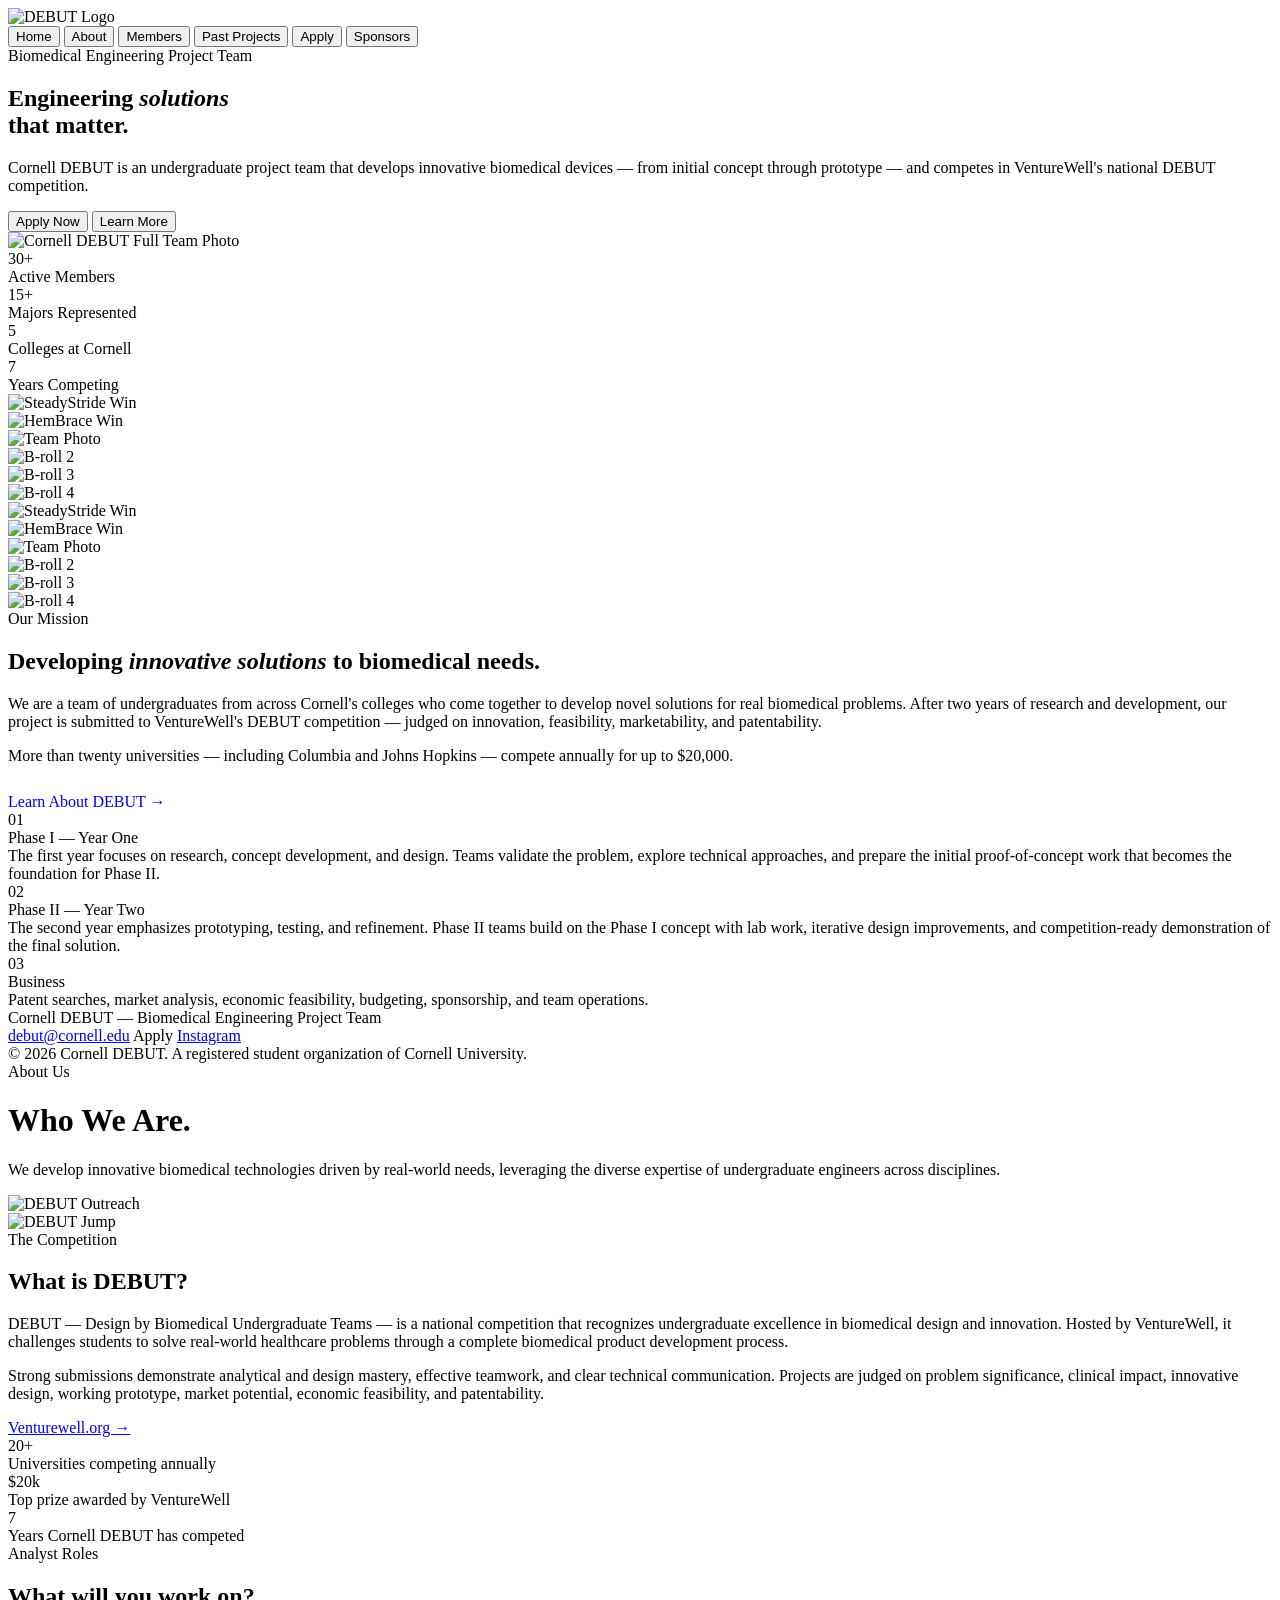
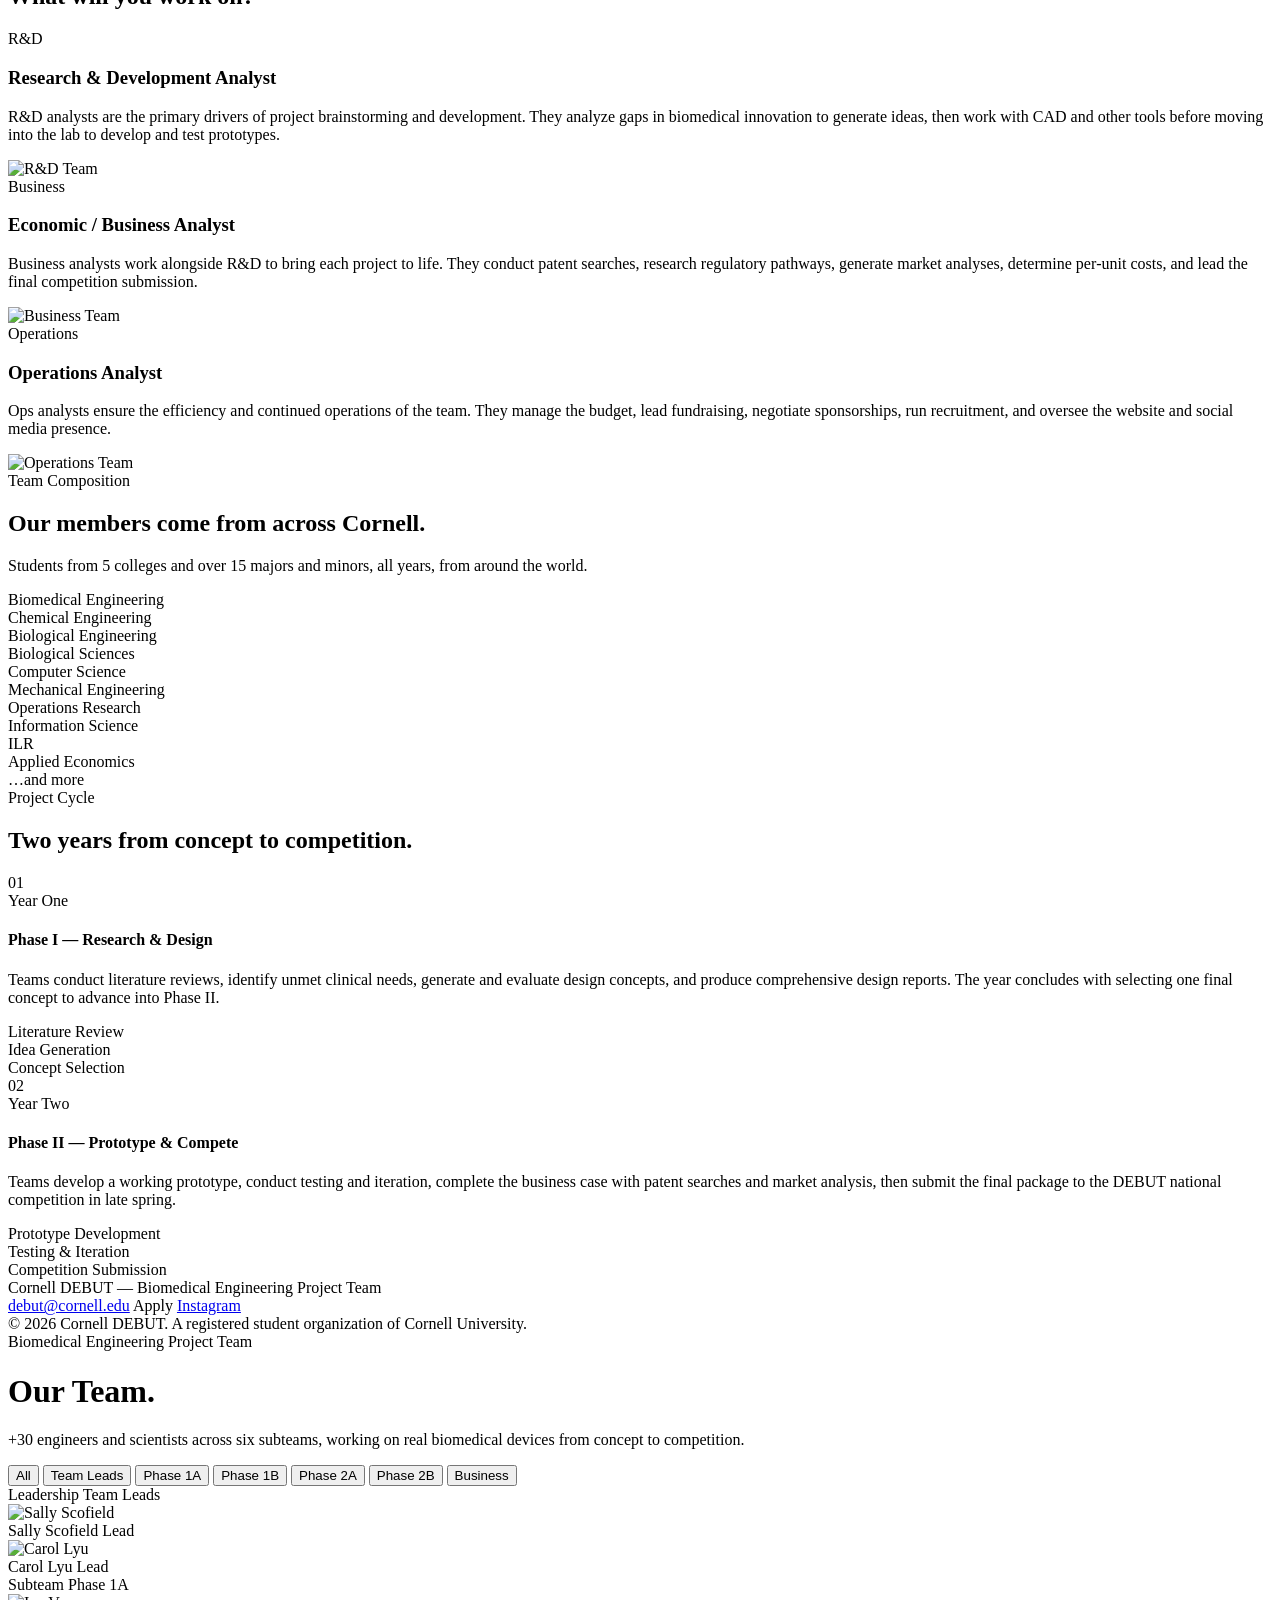
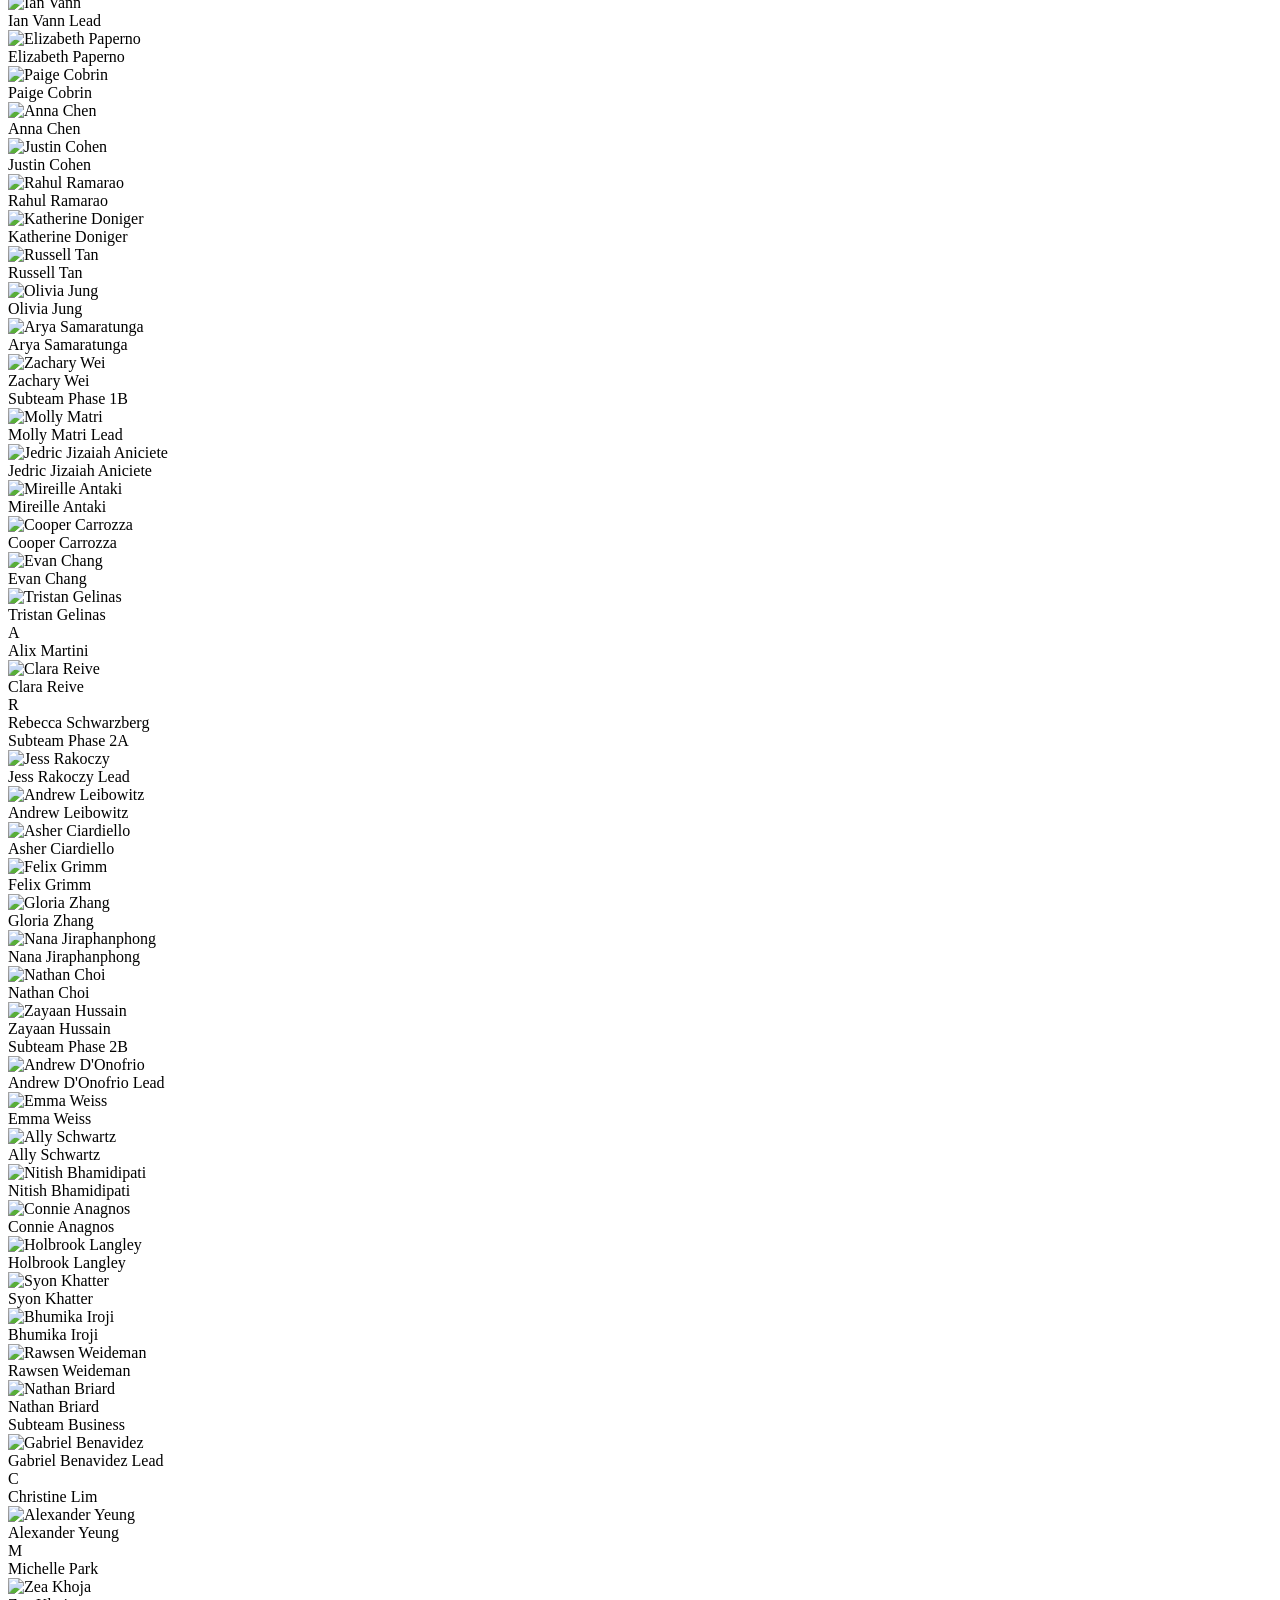
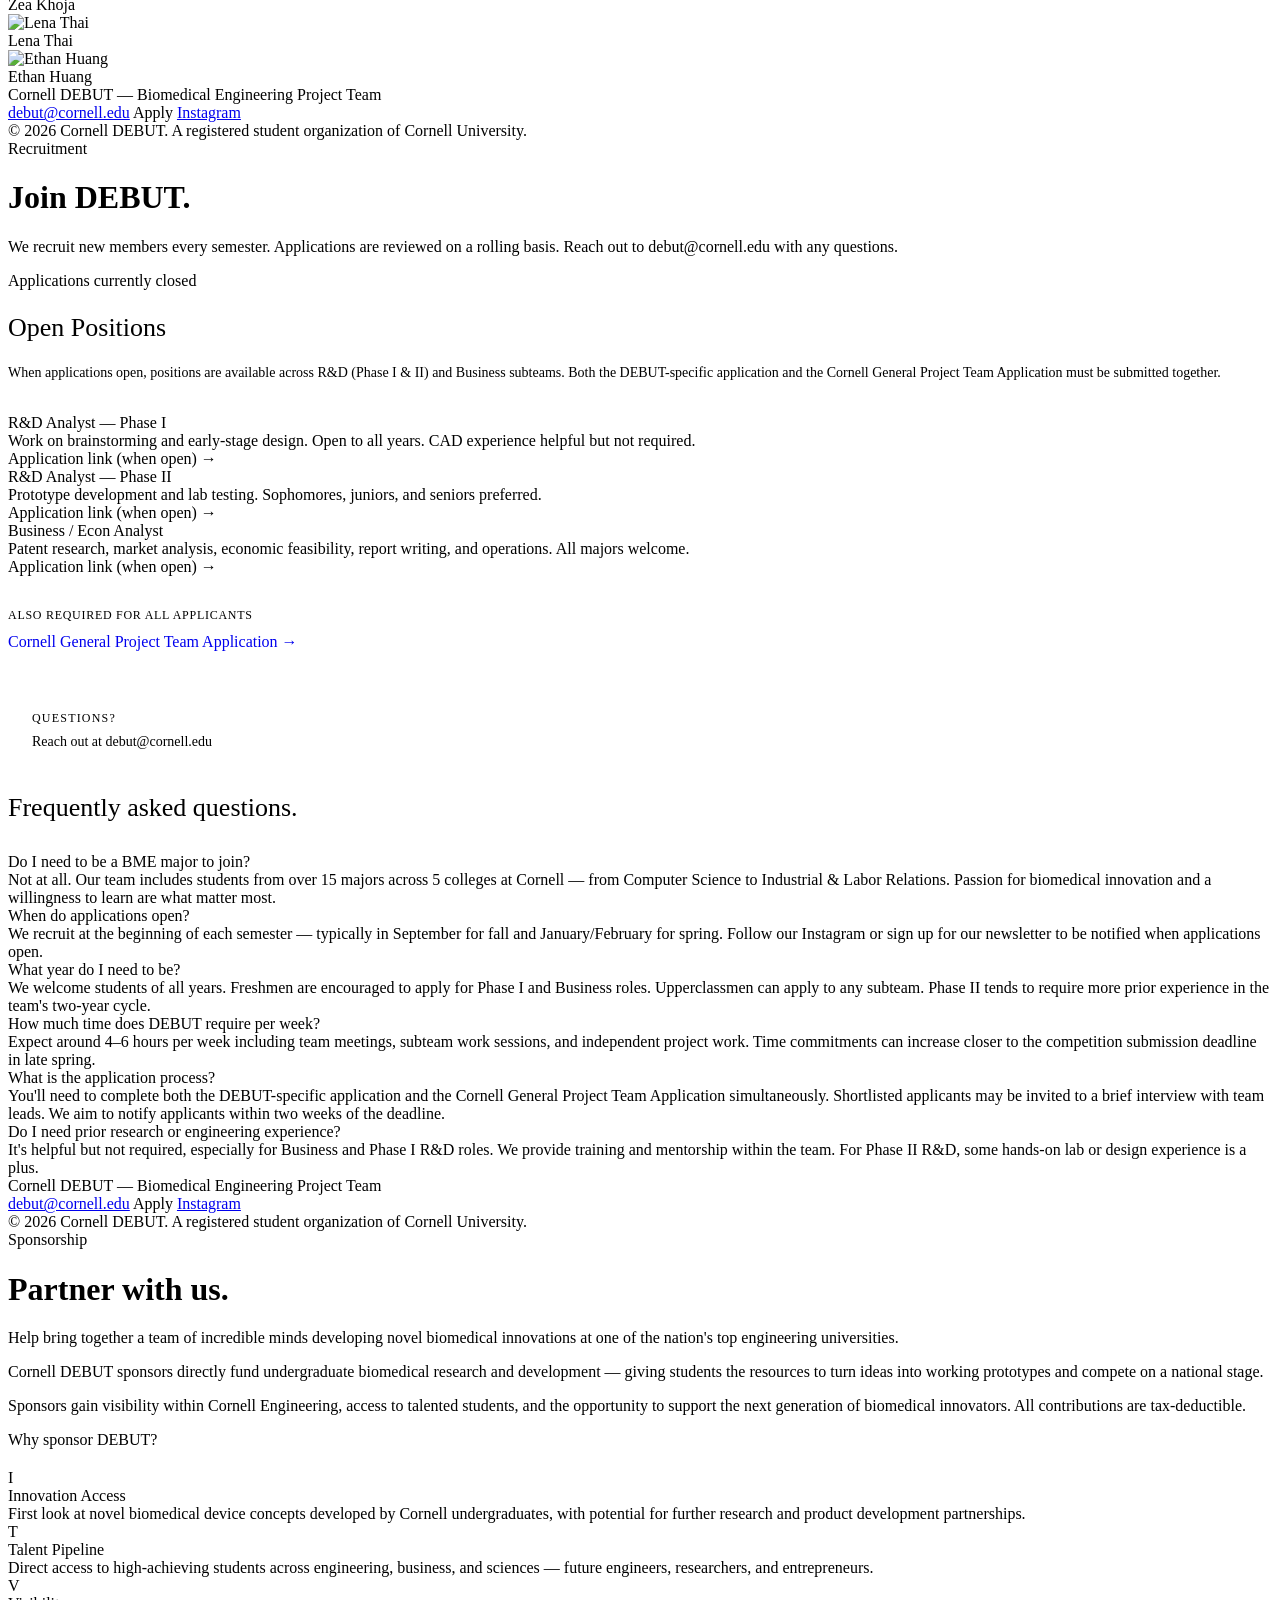
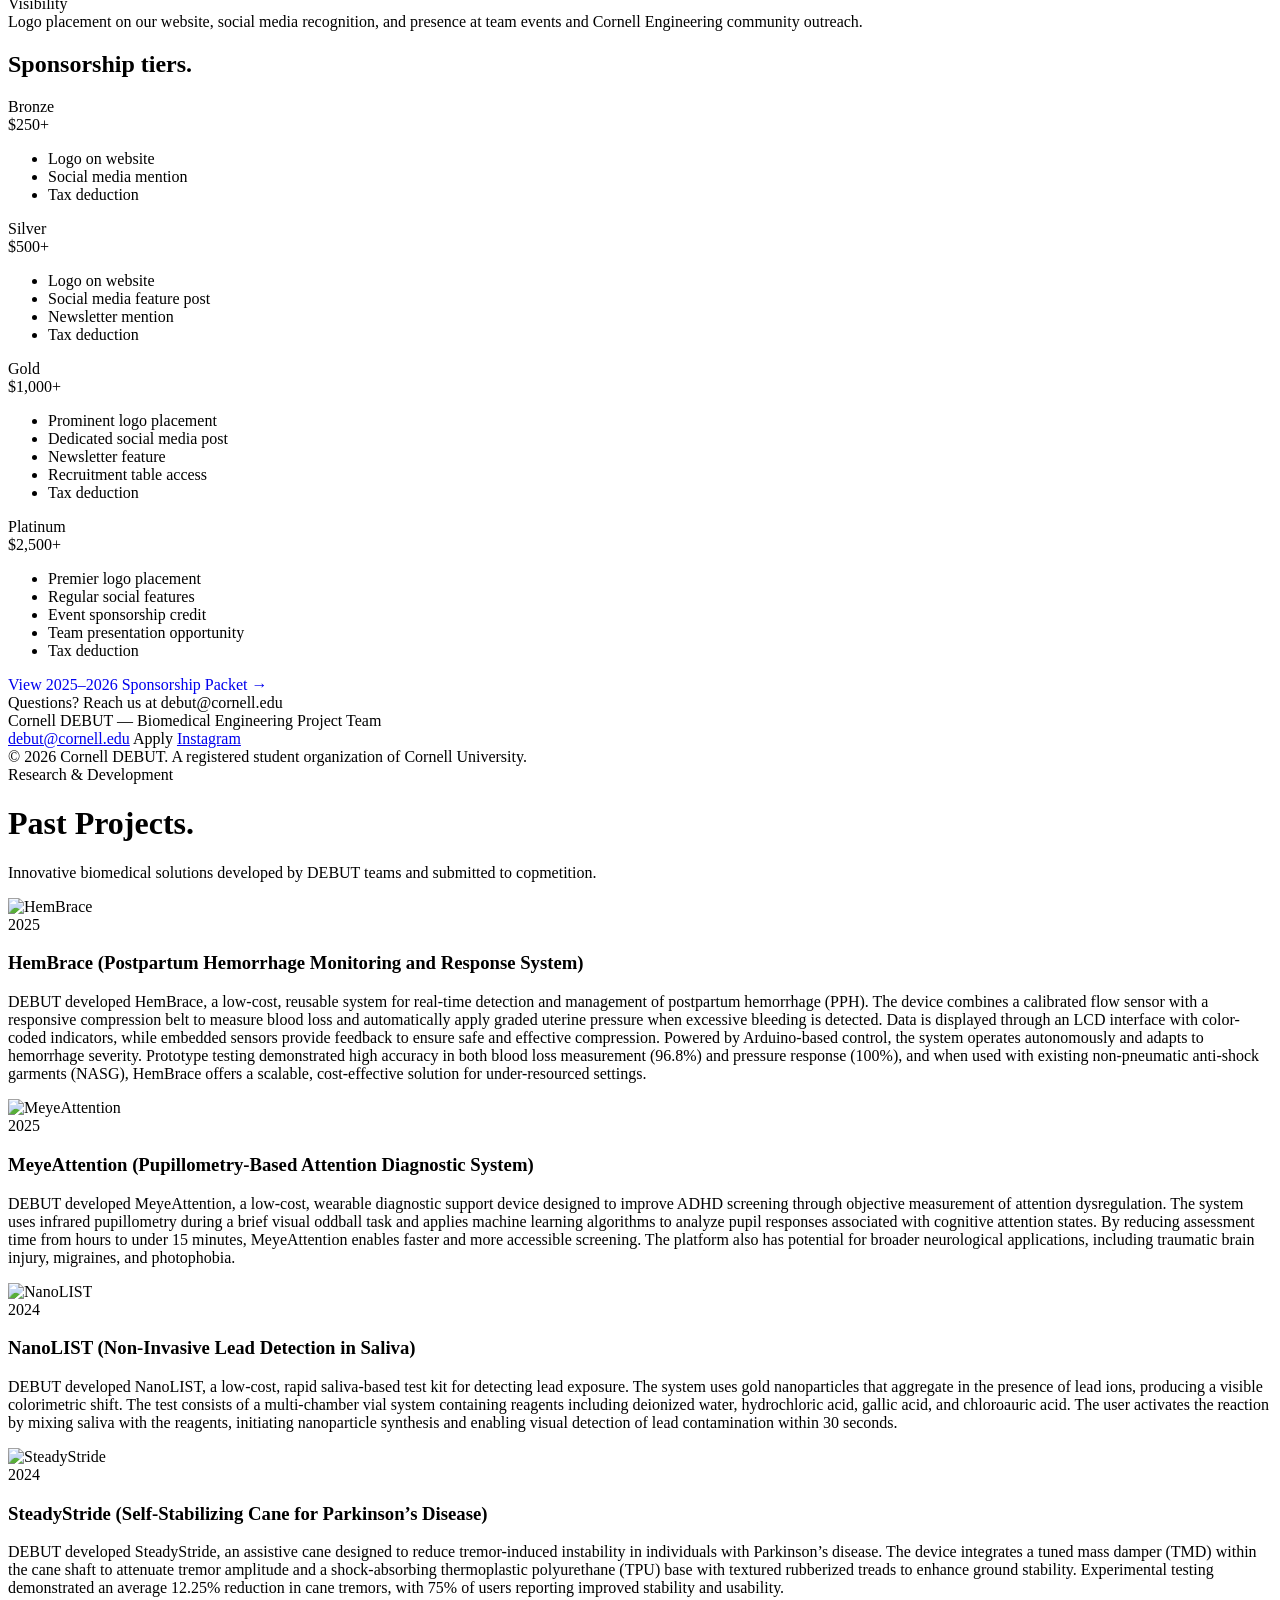
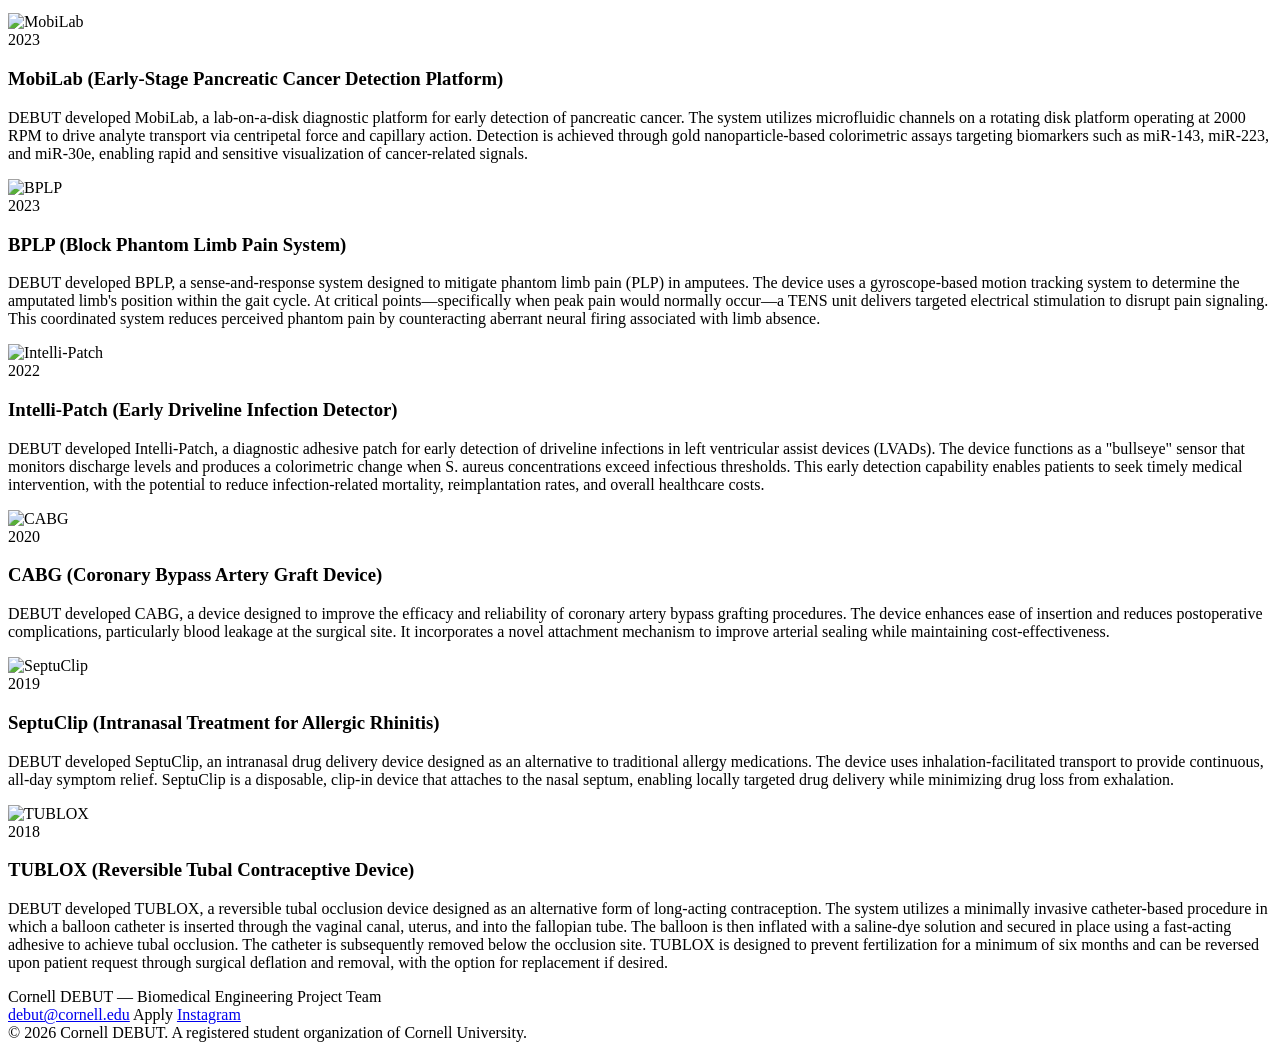
==== index.html @ 61cda1a1 "Update" ====
<!DOCTYPE html>
<html lang="en">
<head>
  <meta charset="UTF-8">
  <meta name="viewport" content="width=device-width, initial-scale=1.0">
  <title>Cornell DEBUT — Biomedical Engineering Project Team</title>

  <!-- Google Fonts -->
  <link rel="preconnect" href="https://fonts.googleapis.com">
  <link rel="preconnect" href="https://fonts.gstatic.com" crossorigin>
  <link href="https://fonts.googleapis.com/css2?family=EB+Garamond:ital,wght@0,400;0,500;1,400&family=DM+Sans:wght@300;400;500&display=swap" rel="stylesheet">

  <!-- Stylesheet -->
  <link rel="stylesheet" href="styles.css">
</head>
<body>

<!-- ══════════════════════════════════════════════════════════════════════
     NAVIGATION
     ══════════════════════════════════════════════════════════════════════ -->
<nav>
  <div class="nav-brand" onclick="showPage('home')">
    <img src="static/DEBUT_LOGOS/DEBUT_MAIN_LOGO.png" alt="DEBUT Logo" class="nav-logo">
  </div>
  <div class="nav-links">
    <button class="nav-link active" onclick="showPage('home')">Home</button>
    <button class="nav-link" onclick="showPage('about')">About</button>
    <button class="nav-link" onclick="showPage('members')">Members</button>
    <button class="nav-link" onclick="showPage('rnd-devices')">Past Projects</button>
    <button class="nav-link" onclick="showPage('apply')">Apply</button>
    <button class="nav-link" onclick="showPage('sponsors')">Sponsors</button>
  </div>
</nav>


<!-- ══════════════════════════════════════════════════════════════════════
     HOME PAGE
     ══════════════════════════════════════════════════════════════════════ -->
<div id="page-home" class="page active">

  <!-- Hero -->
  <section class="hero">
    <div class="hero-bg"></div>
    <div class="hero-grid"></div>
    <div class="hero-split">
      <div class="hero-content">
        <div class="hero-eyebrow">Biomedical Engineering Project Team</div>
        <h1 class="hero-title">Engineering <em>solutions</em><br>that matter.</h1>
        <p class="hero-desc">Cornell DEBUT is an undergraduate project team that develops innovative biomedical devices — from initial concept through prototype — and competes in VentureWell's national DEBUT competition.</p>
        <div class="hero-cta">
          <button class="btn-primary" onclick="showPage('apply')">Apply Now</button>
          <button class="btn-outline" onclick="showPage('about')">Learn More</button>
        </div>
      </div>
      <div class="hero-photo-panel">
        <img
          src="static/DEBUT_MAIN_PAGE/DEBUT_Full_Team_Photo.JPG"
          alt="Cornell DEBUT Full Team Photo"
          class="hero-team-photo"
        >
      </div>
    </div>
  </section>

  <!-- Stats Bar -->
  <div class="stats-bar">
    <div class="stat-item">
      <div class="stat-num">30+</div>
      <div class="stat-label">Active Members</div>
    </div>
    <div class="stat-item">
      <div class="stat-num">15+</div>
      <div class="stat-label">Majors Represented</div>
    </div>
    <div class="stat-item">
      <div class="stat-num">5</div>
      <div class="stat-label">Colleges at Cornell</div>
    </div>
    <div class="stat-item">
      <div class="stat-num">7</div>
      <div class="stat-label">Years Competing</div>
    </div>
  </div>

  <!-- Photo Carousel -->
  <div class="photo-carousel">
    <div class="carousel-container">
      <div class="carousel-track">
        <!-- Set 1 -->
        <div class="carousel-item"><img src="static/DEBUT_WINNER/Steady_Win.JPEG" alt="SteadyStride Win"></div>
        <div class="carousel-item"><img src="static/DEBUT_WINNER/HemBrace_Win.png" alt="HemBrace Win"></div>
        <div class="carousel-item"><img src="static/DEBUT_B_ROLL/B_Roll_1.JPG" alt="Team Photo"></div>
        <div class="carousel-item"><img src="static/DEBUT_B_ROLL/B_Roll_6.JPG" alt="B-roll 2"></div>
        <div class="carousel-item"><img src="static/DEBUT_B_ROLL/B_Roll_7.JPG" alt="B-roll 3"></div>
        <div class="carousel-item"><img src="static/DEBUT_B_ROLL/B_Roll_8.JPG" alt="B-roll 4"></div>
        <!-- Set 2 — duplicate for seamless loop -->
        <div class="carousel-item"><img src="static/DEBUT_WINNER/Steady_Win.JPEG" alt="SteadyStride Win"></div>
        <div class="carousel-item"><img src="static/DEBUT_WINNER/HemBrace_Win.png" alt="HemBrace Win"></div>
        <div class="carousel-item"><img src="static/DEBUT_B_ROLL/B_Roll_1.JPG" alt="Team Photo"></div>
        <div class="carousel-item"><img src="static/DEBUT_B_ROLL/B_Roll_6.JPG" alt="B-roll 2"></div>
        <div class="carousel-item"><img src="static/DEBUT_B_ROLL/B_Roll_7.JPG" alt="B-roll 3"></div>
        <div class="carousel-item"><img src="static/DEBUT_B_ROLL/B_Roll_8.JPG" alt="B-roll 4"></div>
      </div>
    </div>
  </div>

  <!-- Mission + Subteam Cards -->
  <section class="home-section">
    <div class="two-col">
      <div class="two-col-text">
        <div class="section-label">Our Mission</div>
        <h2 class="section-title">Developing <em>innovative solutions</em> to biomedical needs.</h2>
        <p class="section-body">We are a team of undergraduates from across Cornell's colleges who come together to develop novel solutions for real biomedical problems. After two years of research and development, our project is submitted to VentureWell's DEBUT competition — judged on innovation, feasibility, marketability, and patentability.</p>
        <p class="section-body" style="margin-top:14px;">More than twenty universities — including Columbia and Johns Hopkins — compete annually for up to $20,000.</p>
        <div style="margin-top:28px;">
          <a href="https://venturewell.org/debut/" target="_blank" class="btn-outline" style="text-decoration:none;display:inline-block;">Learn About DEBUT →</a>
        </div>
      </div>
      <div class="two-col-aside">
        <div class="subteam-cards" style="margin-top:0;">
          <div class="subteam-card">
            <div class="subteam-card-num">01</div>
            <div class="subteam-card-name">Phase I — Year One</div>
            <div class="subteam-card-desc">The first year focuses on research, concept development, and design. Teams validate the problem, explore technical approaches, and prepare the initial proof-of-concept work that becomes the foundation for Phase II.</div>
          </div>
          <div class="subteam-card">
            <div class="subteam-card-num">02</div>
            <div class="subteam-card-name">Phase II — Year Two</div>
            <div class="subteam-card-desc">The second year emphasizes prototyping, testing, and refinement. Phase II teams build on the Phase I concept with lab work, iterative design improvements, and competition-ready demonstration of the final solution.</div>
          </div>
          <div class="subteam-card">
            <div class="subteam-card-num">03</div>
            <div class="subteam-card-name">Business</div>
            <div class="subteam-card-desc">Patent searches, market analysis, economic feasibility, budgeting, sponsorship, and team operations.</div>
          </div>
        </div>
      </div>

      <!-- Floating photos -->
      <div class="floating-photo floating-photo-1" style="background-image: url('static/DEBUT_B_ROLL/B_Roll_1.JPG');"></div>
      <div class="floating-photo floating-photo-2" style="background-image: url('static/DEBUT_B_ROLL/B_Roll_4.JPG');"></div>
      <div class="floating-photo floating-photo-3" style="background-image: url('static/DEBUT_B_ROLL/B_Roll_3.JPG');"></div>
    </div>
  </section>

  <footer>
    <div class="footer-brand">Cornell DEBUT — Biomedical Engineering Project Team</div>
    <div class="footer-links">
      <a href="mailto:debut@cornell.edu" class="footer-link">debut@cornell.edu</a>
      <span class="footer-link" onclick="showPage('apply')">Apply</span>
      <a href="https://instagram.com/cornelldebut" target="_blank" class="footer-link">Instagram</a>
    </div>
    <div class="footer-copy">© 2026 Cornell DEBUT. A registered student organization of Cornell University.</div>
  </footer>

</div>

<!-- ══════════════════════════════════════════════════════════════════════
     ABOUT PAGE
     ══════════════════════════════════════════════════════════════════════ -->
<div id="page-about" class="page">

  <!-- ── HERO ─────────────────────────────────────────────────── -->
  <div class="about-hero">
    <div class="about-hero-inner">
      <div class="page-eyebrow">About Us</div>
      <h1 class="page-title">Who We Are.</h1>
      <p class="page-subtitle">
        We develop innovative biomedical technologies driven by real‑world needs, leveraging the diverse expertise of undergraduate engineers across disciplines.
      </p>
    </div>
  </div>

  <!-- ── PHOTO STRIP ───────────────────────────────────────────── -->
  <div class="about-photo-strip">
    <div class="about-strip-img about-strip-main">
      <img src="static/DEBUT_B_ROLL/B_Roll_2.JPG" alt="DEBUT Outreach">
    </div>
    <div class="about-strip-img">
      <img src="static/DEBUT_B_ROLL/Subteam_1.JPG" alt="DEBUT Jump">
    </div>
  </div>

  <!-- ── BODY ──────────────────────────────────────────────────── -->
  <div class="about-body">

    <!-- The Competition -->
    <div class="about-section">
      <div class="about-section-grid">
        <div class="about-section-text">
          <div class="section-label">The Competition</div>
          <h2 class="about-section-heading">What is DEBUT?</h2>
          <p class="about-p">
            DEBUT — Design by Biomedical Undergraduate Teams — is a national competition that recognizes undergraduate excellence in biomedical design and innovation. Hosted by VentureWell, it challenges students to solve real-world healthcare problems through a complete biomedical product development process.
          </p>
          <p class="about-p">
            Strong submissions demonstrate analytical and design mastery, effective teamwork, and clear technical communication. Projects are judged on problem significance, clinical impact, innovative design, working prototype, market potential, economic feasibility, and patentability.
          </p>
          <a href="https://venturewell.org/debut/" target="_blank" class="about-link">Venturewell.org →</a>
        </div>

        <div class="about-section-aside">
          <div class="about-stat-card">
            <div class="about-stat-num">20+</div>
            <div class="about-stat-label">Universities competing annually</div>
          </div>
          <div class="about-stat-card">
            <div class="about-stat-num">$20k</div>
            <div class="about-stat-label">Top prize awarded by VentureWell</div>
          </div>
          <div class="about-stat-card">
            <div class="about-stat-num">7</div>
            <div class="about-stat-label">Years Cornell DEBUT has competed</div>
          </div>
        </div>
      </div>
    </div>

    <!-- Analyst Roles -->
    <div class="about-section about-section--bordered">
      <div class="section-label">Analyst Roles</div>
      <h2 class="about-section-heading">What will you work on?</h2>

      <div class="role-cards">

        <!-- R&D -->
        <div class="role-card">
          <div class="role-card-label">R&D</div>
          <div class="role-card-content">
            <h3>Research & Development Analyst</h3>
            <p>R&D analysts are the primary drivers of project brainstorming and development. They analyze gaps in biomedical innovation to generate ideas, then work with CAD and other tools before moving into the lab to develop and test prototypes.</p>
          </div>
          <div class="role-photo-box">
            <img src="static/DEBUT_B_ROLL/R&D_Analyst.JPEG" alt="R&D Team">
          </div>
        </div>

        <!-- Business -->
        <div class="role-card">
          <div class="role-card-label">Business</div>
          <div class="role-card-content">
            <h3>Economic / Business Analyst</h3>
            <p>Business analysts work alongside R&D to bring each project to life. They conduct patent searches, research regulatory pathways, generate market analyses, determine per‑unit costs, and lead the final competition submission.</p>
          </div>
          <div class="role-photo-box">
            <img src="static/DEBUT_B_ROLL/Econ_Analyst.JPG" alt="Business Team">
          </div>
        </div>

        <!-- Operations -->
        <div class="role-card">
          <div class="role-card-label">Operations</div>
          <div class="role-card-content">
            <h3>Operations Analyst</h3>
            <p>Ops analysts ensure the efficiency and continued operations of the team. They manage the budget, lead fundraising, negotiate sponsorships, run recruitment, and oversee the website and social media presence.</p>
          </div>
          <div class="role-photo-box">
            <img src="static/DEBUT_B_ROLL/Subteam_2.JPG" alt="Operations Team">
          </div>
        </div>

      </div>
    </div>

    <!-- Team Composition -->
    <div class="about-section about-section--bordered">
      <div class="about-composition-grid">
        <div>
          <div class="section-label">Team Composition</div>
          <h2 class="about-section-heading">Our members come from across Cornell.</h2>
          <p class="about-p about-p--lead">
            Students from 5 colleges and over 15 majors and minors, all years, from around the world.
          </p>
        </div>

        <div class="composition-tags">
          <div class="composition-tag">Biomedical Engineering</div>
          <div class="composition-tag">Chemical Engineering</div>
          <div class="composition-tag">Biological Engineering</div>
          <div class="composition-tag">Biological Sciences</div>
          <div class="composition-tag">Computer Science</div>
          <div class="composition-tag">Mechanical Engineering</div>
          <div class="composition-tag">Operations Research</div>
          <div class="composition-tag">Information Science</div>
          <div class="composition-tag">ILR</div>
          <div class="composition-tag">Applied Economics</div>
          <div class="composition-tag">…and more</div>
        </div>
      </div>
    </div>

    <!-- Project Cycle Timeline -->
    <div class="about-section about-section--bordered">
      <div class="section-label">Project Cycle</div>
      <h2 class="about-section-heading">Two years from concept to competition.</h2>

      <div class="timeline">

        <div class="timeline-row">
          <div class="timeline-year">
            <div class="timeline-marker">01</div>
            <span>Year One</span>
          </div>
          <div class="timeline-content">
            <h4>Phase I — Research &amp; Design</h4>
            <p>
              Teams conduct literature reviews, identify unmet clinical needs, generate and evaluate design concepts, and produce comprehensive design reports. The year concludes with selecting one final concept to advance into Phase II.
            </p>
            <div class="phase-steps">
              <div class="phase-step"><span>Literature Review</span></div>
              <div class="phase-step"><span>Idea Generation</span></div>
              <div class="phase-step"><span>Concept Selection</span></div>
            </div>
          </div>
        </div>

        <div class="timeline-row">
          <div class="timeline-year">
            <div class="timeline-marker">02</div>
            <span>Year Two</span>
          </div>
          <div class="timeline-content">
            <h4>Phase II — Prototype &amp; Compete</h4>
            <p>
              Teams develop a working prototype, conduct testing and iteration, complete the business case with patent searches and market analysis, then submit the final package to the DEBUT national competition in late spring.
            </p>
            <div class="phase-steps">
              <div class="phase-step"><span>Prototype Development</span></div>
              <div class="phase-step"><span>Testing &amp; Iteration</span></div>
              <div class="phase-step"><span>Competition Submission</span></div>
            </div>
          </div>
        </div>

      </div>
    </div>

  </div>

  <!-- FOOTER -->
  <footer>
    <div class="footer-brand">Cornell DEBUT — Biomedical Engineering Project Team</div>
    <div class="footer-links">
      <a href="mailto:debut@cornell.edu" class="footer-link">debut@cornell.edu</a>
      <span class="footer-link" onclick="showPage('apply')">Apply</span>
      <a href="https://instagram.com/cornelldebut" target="_blank" class="footer-link">Instagram</a>
    </div>
    <div class="footer-copy">© 2026 Cornell DEBUT. A registered student organization of Cornell University.</div>
  </footer>

</div>


<!-- ══════════════════════════════════════════════════════════════════════
     MEMBERS PAGE
     To update members: edit the .subteam-section blocks below.
     Each member needs a .member-card with:
       - <img src="static/DEBUT_HEADSHOTS/FILENAME.jpg">
       - <div class="member-name">First Last</div>
     Subteam leads get a <span class="member-lead-tag">Lead</span> after their name.
     ══════════════════════════════════════════════════════════════════════ -->
<div id="page-members" class="page">
  <div class="members-hero">
    <div class="page-eyebrow">Biomedical Engineering Project Team</div>
    <h1 class="page-title">Our Team.</h1>
    <p class="page-subtitle">+30 engineers and scientists across six subteams, working on real biomedical devices from concept to competition.</p>
  </div>

  <!-- Subteam filter buttons — data-team must match the data-team on each .subteam-section -->
  <div class="filter-row">
    <button class="filter-btn active" onclick="filterTeam('all', this)">All</button>
    <button class="filter-btn" onclick="filterTeam('leads', this)">Team Leads</button>
    <button class="filter-btn" onclick="filterTeam('1a', this)">Phase 1A</button>
    <button class="filter-btn" onclick="filterTeam('1b', this)">Phase 1B</button>
    <button class="filter-btn" onclick="filterTeam('2a', this)">Phase 2A</button>
    <button class="filter-btn" onclick="filterTeam('2b', this)">Phase 2B</button>
    <button class="filter-btn" onclick="filterTeam('business', this)">Business</button>
  </div>

  <!-- ─────────────────────────────────────────────
     TEAM ROSTER (DATA + RENDER SCRIPT)
───────────────────────────────────────────── -->

<div id="team-container"></div>

<script>
const teams = [
  {
    id: "leads",
    label: "Leadership",
    title: "Team Leads",
    members: [
      { name: "Sally Scofield", img: "static/DEBUT_HEADSHOTS/Sally_Scofield.JPG", lead: true },
      { name: "Carol Lyu", img: "static/DEBUT_HEADSHOTS/Carol_Lyu.JPG", lead: true }
    ]
  },
  {
    id: "1a",
    label: "Subteam",
    title: "Phase 1A",
    members: [
      { name: "Ian Vann", img: "static/DEBUT_HEADSHOTS/Ian_Vann.JPG", lead: true },
      { name: "Elizabeth Paperno", img: "static/DEBUT_HEADSHOTS/Elizabeth_Paperno.JPG" },
      { name: "Paige Cobrin", img: "static/DEBUT_HEADSHOTS/Paige_Cobrin.JPG" },
      { name: "Anna Chen", img: "static/DEBUT_HEADSHOTS/ANNA_CHEN.JPG" },
      { name: "Justin Cohen", img: "static/DEBUT_HEADSHOTS/JUSTIN_COHEN.JPG" },
      { name: "Rahul Ramarao", img: "static/DEBUT_HEADSHOTS/Rahul_Ramarao.JPG" },
      { name: "Katherine Doniger", img: "static/DEBUT_HEADSHOTS/KATHERINE_DONIGER.JPG" },
      { name: "Russell Tan", img: "static/DEBUT_HEADSHOTS/Russell_Tan.JPG" },
      { name: "Olivia Jung", img: "static/DEBUT_HEADSHOTS/Olivia_Jung.JPG" },
      { name: "Arya Samaratunga", img: "static/DEBUT_HEADSHOTS/Arya_Samaratunga.JPG" },
      { name: "Zachary Wei", img: "static/DEBUT_HEADSHOTS/Zachary_Wei.JPG" }
    ]
  },
  {
    id: "1b",
    label: "Subteam",
    title: "Phase 1B",
    members: [
      { name: "Molly Matri", img: "static/DEBUT_HEADSHOTS/Molly_Matri.JPG", lead: true },
      { name: "Jedric Jizaiah Aniciete", img: "static/DEBUT_HEADSHOTS/Jedric_Jizaiah_Aniciete.JPG" },
      { name: "Mireille Antaki", img: "static/DEBUT_HEADSHOTS/MireilleAntaki.JPG" },
      { name: "Cooper Carrozza", img: "static/DEBUT_HEADSHOTS/Cooper_Carrozza.JPG" },
      { name: "Evan Chang", img: "static/DEBUT_HEADSHOTS/EVAN_CHANG.JPG" },
      { name: "Tristan Gelinas", img: "static/DEBUT_HEADSHOTS/Tristan_bfsd.JPG" },
      { name: "Alix Martini" },
      { name: "Clara Reive", img: "static/DEBUT_HEADSHOTS/Clara.Reive.JPG" },
      { name: "Rebecca Schwarzberg" }
    ]
  },
  {
    id: "2a",
    label: "Subteam",
    title: "Phase 2A",
    members: [
      { name: "Jess Rakoczy", img: "static/DEBUT_HEADSHOTS/Jess_Rakoczy.JPG", lead: true },
      { name: "Andrew Leibowitz", img: "static/DEBUT_HEADSHOTS/Andrew_Liebowitz.JPG" },
      { name: "Asher Ciardiello", img: "static/DEBUT_HEADSHOTS/Asher_Ciardiello.JPG" },
      { name: "Felix Grimm", img: "static/DEBUT_HEADSHOTS/Felix_Grimm.JPG" },
      { name: "Gloria Zhang", img: "static/DEBUT_HEADSHOTS/Gloria_Zhang.JPG" },
      { name: "Nana Jiraphanphong", img: "static/DEBUT_HEADSHOTS/Nana_Jiraphanphong .JPG" },
      { name: "Nathan Choi", img: "static/DEBUT_HEADSHOTS/NATHAN_CHOI.PNG" },
      { name: "Zayaan Hussain", img: "static/DEBUT_HEADSHOTS/Zayaan_Hussain.JPG" }
    ]
  },
  {
    id: "2b",
    label: "Subteam",
    title: "Phase 2B",
    members: [
      { name: "Andrew D'Onofrio", img: "static/DEBUT_HEADSHOTS/Andrew_DOnofrio.jpg", lead: true },
      { name: "Emma Weiss", img: "static/DEBUT_HEADSHOTS/Emma_Weiss.png" },
      { name: "Ally Schwartz", img: "static/DEBUT_HEADSHOTS/AllySchwartz.JPG" },
      { name: "Nitish Bhamidipati", img: "static/DEBUT_HEADSHOTS/Nitish_Bhamidipati.JPG" },
      { name: "Connie Anagnos", img: "static/DEBUT_HEADSHOTS/Connie_Anagnos.JPG" },
      { name: "Holbrook Langley", img: "static/DEBUT_HEADSHOTS/Holbrook_Langley.JPG" },
      { name: "Syon Khatter", img: "static/DEBUT_HEADSHOTS/Syon_Khatter.JPG" },
      { name: "Bhumika Iroji", img: "static/DEBUT_HEADSHOTS/Bhumika_Iroji.JPG" },
      { name: "Rawsen Weideman", img: "static/DEBUT_HEADSHOTS/Rawsen_Weideman.JPG" },
      { name: "Nathan Briard", img: "static/DEBUT_HEADSHOTS/Nathan_Briard.JPG" }
    ]
  },
  {
    id: "business",
    label: "Subteam",
    title: "Business",
    members: [
      { name: "Gabriel Benavidez", img: "static/DEBUT_HEADSHOTS/Gabriel_Benavidez.JPG", lead: true },
      { name: "Christine Lim" },
      { name: "Alexander Yeung", img: "static/DEBUT_HEADSHOTS/Alexander_Yeung.JPG" },
      { name: "Michelle Park" },
      { name: "Zea Khoja", img: "static/DEBUT_HEADSHOTS/ZEA_KHOJA.JPG" },
      { name: "Lena Thai", img: "static/DEBUT_HEADSHOTS/Lena_Thai.JPG" },
      { name: "Ethan Huang", img: "static/DEBUT_HEADSHOTS/Ethan_Huang.JPG" }
    ]
  }
];

// ─────────────────────────────
// RENDER FUNCTION
// ─────────────────────────────
const container = document.getElementById("team-container");

teams.forEach(team => {
  const section = document.createElement("div");
  section.className = "subteam-section";
  section.dataset.team = team.id;

  section.innerHTML = `
    <div class="subteam-header">
      <span class="subteam-section-label">${team.label}</span>
      <span class="subteam-section-title">${team.title}</span>
    </div>
    <div class="members-grid">
      ${team.members.map(m => `
        <div class="member-card">
          ${m.img 
            ? `<img src="${m.img}" alt="${m.name}">` 
            : `<div class="member-no-photo">${m.name.charAt(0)}</div>`}
          <div class="member-name">
            ${m.name}${m.lead ? ` <span class="member-lead-tag">Lead</span>` : ""}
          </div>
        </div>
      `).join("")}
    </div>
  `;

  container.appendChild(section);
});
</script>

  <footer>
    <div class="footer-brand">Cornell DEBUT — Biomedical Engineering Project Team</div>
    <div class="footer-links">
      <a href="mailto:debut@cornell.edu" class="footer-link">debut@cornell.edu</a>
      <span class="footer-link" onclick="showPage('apply')">Apply</span>
      <a href="https://instagram.com/cornelldebut" target="_blank" class="footer-link">Instagram</a>
    </div>
    <div class="footer-copy">© 2026 Cornell DEBUT. A registered student organization of Cornell University.</div>
  </footer>
</div>


<!-- ══════════════════════════════════════════════════════════════════════
     APPLY PAGE
     To toggle application status: swap .apply-closed-badge ↔ .apply-open-badge
     To add an application link: replace the <span class="apply-pos-link"> with an <a> tag
     ══════════════════════════════════════════════════════════════════════ -->
<div id="page-apply" class="page">
  <div class="apply-hero">
    <div class="page-eyebrow">Recruitment</div>
    <h1 class="page-title">Join DEBUT.</h1>
    <p class="page-subtitle">We recruit new members every semester. Applications are reviewed on a rolling basis. Reach out to debut@cornell.edu with any questions.</p>
  </div>

  <div class="apply-body">

    <!-- Left column: positions & links -->
    <div>
      <!-- Change class to apply-open-badge when applications are open -->
      <div class="apply-closed-badge">Applications currently closed</div>

      <h2 style="font-family:var(--serif);font-size:26px;font-weight:400;margin-bottom:16px;line-height:1.3;">Open Positions</h2>
      <p style="font-size:14px;color:var(--text-dim);margin-bottom:28px;line-height:1.75;">When applications open, positions are available across R&amp;D (Phase I &amp; II) and Business subteams. Both the DEBUT-specific application and the Cornell General Project Team Application must be submitted together.</p>

      <div class="apply-positions">
        <div class="apply-position">
          <div class="apply-pos-title">R&amp;D Analyst — Phase I</div>
          <div class="apply-pos-desc">Work on brainstorming and early-stage design. Open to all years. CAD experience helpful but not required.</div>
          <!-- Replace span with <a href="YOUR_LINK"> when open -->
          <span class="apply-pos-link">Application link (when open) →</span>
        </div>
        <div class="apply-position">
          <div class="apply-pos-title">R&amp;D Analyst — Phase II</div>
          <div class="apply-pos-desc">Prototype development and lab testing. Sophomores, juniors, and seniors preferred.</div>
          <!-- Replace span with <a href="YOUR_LINK"> when open -->
          <span class="apply-pos-link">Application link (when open) →</span>
        </div>
        <div class="apply-position">
          <div class="apply-pos-title">Business / Econ Analyst</div>
          <div class="apply-pos-desc">Patent research, market analysis, economic feasibility, report writing, and operations. All majors welcome.</div>
          <span class="apply-pos-link">Application link (when open) →</span>
        </div>
      </div>

      <div style="margin-top:32px;">
        <div style="font-size:12px;color:var(--text-dim);margin-bottom:10px;letter-spacing:0.06em;text-transform:uppercase;">Also required for all applicants</div>
        <a href="https://cornell.ca1.qualtrics.com/jfe/form/SV_bp7LpXCVGOYVSoC" target="_blank" class="btn-outline" style="text-decoration:none;display:inline-block;">Cornell General Project Team Application →</a>
      </div>

      <div style="margin-top:40px;padding:20px 24px;border:0.5px solid var(--border);background:var(--bg2);">
        <div style="font-size:12px;letter-spacing:0.1em;text-transform:uppercase;color:var(--text-dim);margin-bottom:8px;">Questions?</div>
        <div style="font-size:14px;color:var(--text-mid);">Reach out at <a href="mailto:debut@cornell.edu" style="color:var(--red);text-decoration:none;">debut@cornell.edu</a></div>
      </div>
    </div>

    <!-- Right column: FAQ -->
    <div>
      <h2 style="font-family:var(--serif);font-size:26px;font-weight:400;margin-bottom:28px;line-height:1.3;">Frequently asked questions.</h2>
      <div class="faq">
        <div class="faq-item">
          <div class="faq-q" onclick="toggleFaq(this)">Do I need to be a BME major to join?</div>
          <div class="faq-a">Not at all. Our team includes students from over 15 majors across 5 colleges at Cornell — from Computer Science to Industrial &amp; Labor Relations. Passion for biomedical innovation and a willingness to learn are what matter most.</div>
        </div>
        <div class="faq-item">
          <div class="faq-q" onclick="toggleFaq(this)">When do applications open?</div>
          <div class="faq-a">We recruit at the beginning of each semester — typically in September for fall and January/February for spring. Follow our Instagram or sign up for our newsletter to be notified when applications open.</div>
        </div>
        <div class="faq-item">
          <div class="faq-q" onclick="toggleFaq(this)">What year do I need to be?</div>
          <div class="faq-a">We welcome students of all years. Freshmen are encouraged to apply for Phase I and Business roles. Upperclassmen can apply to any subteam. Phase II tends to require more prior experience in the team's two-year cycle.</div>
        </div>
        <div class="faq-item">
          <div class="faq-q" onclick="toggleFaq(this)">How much time does DEBUT require per week?</div>
          <div class="faq-a">Expect around 4–6 hours per week including team meetings, subteam work sessions, and independent project work. Time commitments can increase closer to the competition submission deadline in late spring.</div>
        </div>
        <div class="faq-item">
          <div class="faq-q" onclick="toggleFaq(this)">What is the application process?</div>
          <div class="faq-a">You'll need to complete both the DEBUT-specific application and the Cornell General Project Team Application simultaneously. Shortlisted applicants may be invited to a brief interview with team leads. We aim to notify applicants within two weeks of the deadline.</div>
        </div>
        <div class="faq-item">
          <div class="faq-q" onclick="toggleFaq(this)">Do I need prior research or engineering experience?</div>
          <div class="faq-a">It's helpful but not required, especially for Business and Phase I R&amp;D roles. We provide training and mentorship within the team. For Phase II R&amp;D, some hands-on lab or design experience is a plus.</div>
        </div>
      </div>
    </div>

  </div>

  <footer>
    <div class="footer-brand">Cornell DEBUT — Biomedical Engineering Project Team</div>
    <div class="footer-links">
      <a href="mailto:debut@cornell.edu" class="footer-link">debut@cornell.edu</a>
      <span class="footer-link" onclick="showPage('apply')">Apply</span>
      <a href="https://instagram.com/cornelldebut" target="_blank" class="footer-link">Instagram</a>
    </div>
    <div class="footer-copy">© 2026 Cornell DEBUT. A registered student organization of Cornell University.</div>
  </footer>
</div>


<!-- ══════════════════════════════════════════════════════════════════════
     SPONSORS PAGE
     To add a sponsor logo: place the image in images/sponsors/ and add
     an <img> tag in the relevant tier section.
     ══════════════════════════════════════════════════════════════════════ -->
<div id="page-sponsors" class="page">
  <div class="sponsors-hero">
    <div class="page-eyebrow">Sponsorship</div>
    <h1 class="page-title">Partner with us.</h1>
    <p class="page-subtitle">Help bring together a team of incredible minds developing novel biomedical innovations at one of the nation's top engineering universities.</p>
  </div>

  <div class="sponsors-body">
    <div class="sponsors-intro">
      <p>Cornell DEBUT sponsors directly fund undergraduate biomedical research and development — giving students the resources to turn ideas into working prototypes and compete on a national stage.</p>
      <p>Sponsors gain visibility within Cornell Engineering, access to talented students, and the opportunity to support the next generation of biomedical innovators. All contributions are tax-deductible.</p>
    </div>

    <!-- Benefits -->
    <div class="section-label" style="margin-bottom:20px;">Why sponsor DEBUT?</div>
    <div class="sponsor-benefits">
      <div class="benefit-card">
        <div class="benefit-icon">I</div>
        <div class="benefit-title">Innovation Access</div>
        <div class="benefit-desc">First look at novel biomedical device concepts developed by Cornell undergraduates, with potential for further research and product development partnerships.</div>
      </div>
      <div class="benefit-card">
        <div class="benefit-icon">T</div>
        <div class="benefit-title">Talent Pipeline</div>
        <div class="benefit-desc">Direct access to high-achieving students across engineering, business, and sciences — future engineers, researchers, and entrepreneurs.</div>
      </div>
      <div class="benefit-card">
        <div class="benefit-icon">V</div>
        <div class="benefit-title">Visibility</div>
        <div class="benefit-desc">Logo placement on our website, social media recognition, and presence at team events and Cornell Engineering community outreach.</div>
      </div>
    </div>

    <!-- Tiers -->
    <div class="tiers-section">
      <h2>Sponsorship tiers.</h2>
      <div class="tiers-grid">
        <div class="tier-card">
          <div class="tier-name">Bronze</div>
          <div class="tier-amount">$250+</div>
          <ul class="tier-perks">
            <li>Logo on website</li>
            <li>Social media mention</li>
            <li>Tax deduction</li>
          </ul>
        </div>
        <div class="tier-card">
          <div class="tier-name">Silver</div>
          <div class="tier-amount">$500+</div>
          <ul class="tier-perks">
            <li>Logo on website</li>
            <li>Social media feature post</li>
            <li>Newsletter mention</li>
            <li>Tax deduction</li>
          </ul>
        </div>
        <div class="tier-card featured">
          <div class="tier-name">Gold</div>
          <div class="tier-amount">$1,000+</div>
          <ul class="tier-perks">
            <li>Prominent logo placement</li>
            <li>Dedicated social media post</li>
            <li>Newsletter feature</li>
            <li>Recruitment table access</li>
            <li>Tax deduction</li>
          </ul>
        </div>
        <div class="tier-card">
          <div class="tier-name">Platinum</div>
          <div class="tier-amount">$2,500+</div>
          <ul class="tier-perks">
            <li>Premier logo placement</li>
            <li>Regular social features</li>
            <li>Event sponsorship credit</li>
            <li>Team presentation opportunity</li>
            <li>Tax deduction</li>
          </ul>
        </div>
      </div>

      <div class="sponsor-cta">
        <a href="https://raw.githubusercontent.com/ajd323/DEBUT-Website-In-Progress/main/static/Sponsor_Packet_26.pdf" 
        target="_blank" 
        class="btn-outline" 
        style="text-decoration:none;">
        View 2025–2026 Sponsorship Packet →
        </a>
        <div class="sponsor-cta-text">Questions? Reach us at <a href="mailto:debut@cornell.edu" style="color:var(--red);text-decoration:none;">debut@cornell.edu</a></div>
      </div>
    </div>
  </div>

  <footer>
    <div class="footer-brand">Cornell DEBUT — Biomedical Engineering Project Team</div>
    <div class="footer-links">
      <a href="mailto:debut@cornell.edu" class="footer-link">debut@cornell.edu</a>
      <span class="footer-link" onclick="showPage('apply')">Apply</span>
      <a href="https://instagram.com/cornelldebut" target="_blank" class="footer-link">Instagram</a>
    </div>
    <div class="footer-copy">© 2026 Cornell DEBUT. A registered student organization of Cornell University.</div>
  </footer>
</div>


<!-- ══════════════════════════════════════════════════════════════════════
     Past rojects PAGE
     ══════════════════════════════════════════════════════════════════════ -->
<div id="page-rnd-devices" class="page">
  <div class="rnd-hero">
    <div class="page-eyebrow">Research & Development</div>
    <h1 class="page-title">Past Projects.</h1>
    <p class="page-subtitle">Innovative biomedical solutions developed by DEBUT teams and submitted to copmetition.</p>
  </div>

  <div class="rnd-content">
      <div class="device-block">
      <img class="device-photo" src="static/DEBUT_DEVICES/Hembrace_Device.png" alt="HemBrace">
      <div class="device-year">2025</div>
      <h3 class="device-name">HemBrace (Postpartum Hemorrhage Monitoring and Response System)</h3>
      <p class="device-desc">DEBUT developed HemBrace, a low-cost, reusable system for real-time detection and management of postpartum hemorrhage (PPH). The device combines a calibrated flow sensor with a responsive compression belt to measure blood loss and automatically apply graded uterine pressure when excessive bleeding is detected. Data is displayed through an LCD interface with color-coded indicators, while embedded sensors provide feedback to ensure safe and effective compression. Powered by Arduino-based control, the system operates autonomously and adapts to hemorrhage severity. Prototype testing demonstrated high accuracy in both blood loss measurement (96.8%) and pressure response (100%), and when used with existing non-pneumatic anti-shock garments (NASG), HemBrace offers a scalable, cost-effective solution for under-resourced settings.</p>
    </div>

    <div class="device-block">
      <img class="device-photo" src="static/DEBUT_DEVICES/MeyeAttention_Device.png" alt="MeyeAttention">
      <div class="device-year">2025</div>
      <h3 class="device-name">MeyeAttention (Pupillometry-Based Attention Diagnostic System)</h3>
      <p class="device-desc">DEBUT developed MeyeAttention, a low-cost, wearable diagnostic support device designed to improve ADHD screening through objective measurement of attention dysregulation. The system uses infrared pupillometry during a brief visual oddball task and applies machine learning algorithms to analyze pupil responses associated with cognitive attention states. By reducing assessment time from hours to under 15 minutes, MeyeAttention enables faster and more accessible screening. The platform also has potential for broader neurological applications, including traumatic brain injury, migraines, and photophobia.</p>
    </div>

    <div class="device-block">
      <img class="device-photo" src="static/DEBUT_DEVICES/Nanolist_Device.png" alt="NanoLIST">
      <div class="device-year">2024</div>
      <h3 class="device-name">NanoLIST (Non-Invasive Lead Detection in Saliva)</h3>
      <p class="device-desc">DEBUT developed NanoLIST, a low-cost, rapid saliva-based test kit for detecting lead exposure. The system uses gold nanoparticles that aggregate in the presence of lead ions, producing a visible colorimetric shift. The test consists of a multi-chamber vial system containing reagents including deionized water, hydrochloric acid, gallic acid, and chloroauric acid. The user activates the reaction by mixing saliva with the reagents, initiating nanoparticle synthesis and enabling visual detection of lead contamination within 30 seconds.</p>
    </div>

    <div class="device-block">
      <img class="device-photo" src="static/DEBUT_DEVICES/SteadyStride_Device.png" alt="SteadyStride">
      <div class="device-year">2024</div>
      <h3 class="device-name">SteadyStride (Self-Stabilizing Cane for Parkinson’s Disease)</h3>
      <p class="device-desc">DEBUT developed SteadyStride, an assistive cane designed to reduce tremor-induced instability in individuals with Parkinson’s disease. The device integrates a tuned mass damper (TMD) within the cane shaft to attenuate tremor amplitude and a shock-absorbing thermoplastic polyurethane (TPU) base with textured rubberized treads to enhance ground stability. Experimental testing demonstrated an average 12.25% reduction in cane tremors, with 75% of users reporting improved stability and usability.</p>
    </div>

    <div class="device-block">
      <img class="device-photo" src="static/DEBUT_DEVICES/MobiLab_Device.png" alt="MobiLab">
      <div class="device-year">2023</div>
      <h3 class="device-name">MobiLab (Early-Stage Pancreatic Cancer Detection Platform)</h3>
      <p class="device-desc">DEBUT developed MobiLab, a lab-on-a-disk diagnostic platform for early detection of pancreatic cancer. The system utilizes microfluidic channels on a rotating disk platform operating at 2000 RPM to drive analyte transport via centripetal force and capillary action. Detection is achieved through gold nanoparticle-based colorimetric assays targeting biomarkers such as miR-143, miR-223, and miR-30e, enabling rapid and sensitive visualization of cancer-related signals.</p>
    </div>

    <div class="device-block">
      <img class="device-photo" src="static/DEBUT_DEVICES/BPLP_Device.png" alt="BPLP">
      <div class="device-year">2023</div>
      <h3 class="device-name">BPLP (Block Phantom Limb Pain System)</h3>
      <p class="device-desc">DEBUT developed BPLP, a sense-and-response system designed to mitigate phantom limb pain (PLP) in amputees. The device uses a gyroscope-based motion tracking system to determine the amputated limb's position within the gait cycle. At critical points—specifically when peak pain would normally occur—a TENS unit delivers targeted electrical stimulation to disrupt pain signaling. This coordinated system reduces perceived phantom pain by counteracting aberrant neural firing associated with limb absence.</p>
    </div>

    <div class="device-block">
      <img class="device-photo" src="static/DEBUT_DEVICES/Intelli_Patch_Device.png" alt="Intelli-Patch">
      <div class="device-year">2022</div>
      <h3 class="device-name">Intelli-Patch (Early Driveline Infection Detector)</h3>
      <p class="device-desc">DEBUT developed Intelli-Patch, a diagnostic adhesive patch for early detection of driveline infections in left ventricular assist devices (LVADs). The device functions as a "bullseye" sensor that monitors discharge levels and produces a colorimetric change when S. aureus concentrations exceed infectious thresholds. This early detection capability enables patients to seek timely medical intervention, with the potential to reduce infection-related mortality, reimplantation rates, and overall healthcare costs.</p>
    </div>

    <div class="device-block">
      <img class="device-photo" src="static/DEBUT_DEVICES/CABG_Device.png" alt="CABG">
      <div class="device-year">2020</div>
      <h3 class="device-name">CABG (Coronary Bypass Artery Graft Device)</h3>
      <p class="device-desc">DEBUT developed CABG, a device designed to improve the efficacy and reliability of coronary artery bypass grafting procedures. The device enhances ease of insertion and reduces postoperative complications, particularly blood leakage at the surgical site. It incorporates a novel attachment mechanism to improve arterial sealing while maintaining cost-effectiveness.</p>
    </div>

    <div class="device-block">
      <img class="device-photo" src="static/DEBUT_DEVICES/Septuclip_Device.png" alt="SeptuClip">
      <div class="device-year">2019</div>
      <h3 class="device-name">SeptuClip (Intranasal Treatment for Allergic Rhinitis)</h3>
      <p class="device-desc">DEBUT developed SeptuClip, an intranasal drug delivery device designed as an alternative to traditional allergy medications. The device uses inhalation-facilitated transport to provide continuous, all-day symptom relief. SeptuClip is a disposable, clip-in device that attaches to the nasal septum, enabling locally targeted drug delivery while minimizing drug loss from exhalation.</p>
    </div>

    <div class="device-block">
      <img class="device-photo" src="static/DEBUT_DEVICES/Tublox_Device.png" alt="TUBLOX">
      <div class="device-year">2018</div>
      <h3 class="device-name">TUBLOX (Reversible Tubal Contraceptive Device)</h3>
      <p class="device-desc">DEBUT developed TUBLOX, a reversible tubal occlusion device designed as an alternative form of long-acting contraception. The system utilizes a minimally invasive catheter-based procedure in which a balloon catheter is inserted through the vaginal canal, uterus, and into the fallopian tube. The balloon is then inflated with a saline-dye solution and secured in place using a fast-acting adhesive to achieve tubal occlusion. The catheter is subsequently removed below the occlusion site. TUBLOX is designed to prevent fertilization for a minimum of six months and can be reversed upon patient request through surgical deflation and removal, with the option for replacement if desired.</p>
    </div>
  </div>

 <footer>
    <div class="footer-brand">Cornell DEBUT — Biomedical Engineering Project Team</div>
    <div class="footer-links">
      <a href="mailto:debut@cornell.edu" class="footer-link">debut@cornell.edu</a>
      <span class="footer-link" onclick="showPage('apply')">Apply</span>
      <a href="https://instagram.com/cornelldebut" target="_blank" class="footer-link">Instagram</a>
    </div>
    <div class="footer-copy">© 2026 Cornell DEBUT. A registered student organization of Cornell University.</div>
  </footer>
</div>


<!-- JavaScript -->
<script src="main.js"></script>

</body>
</html>
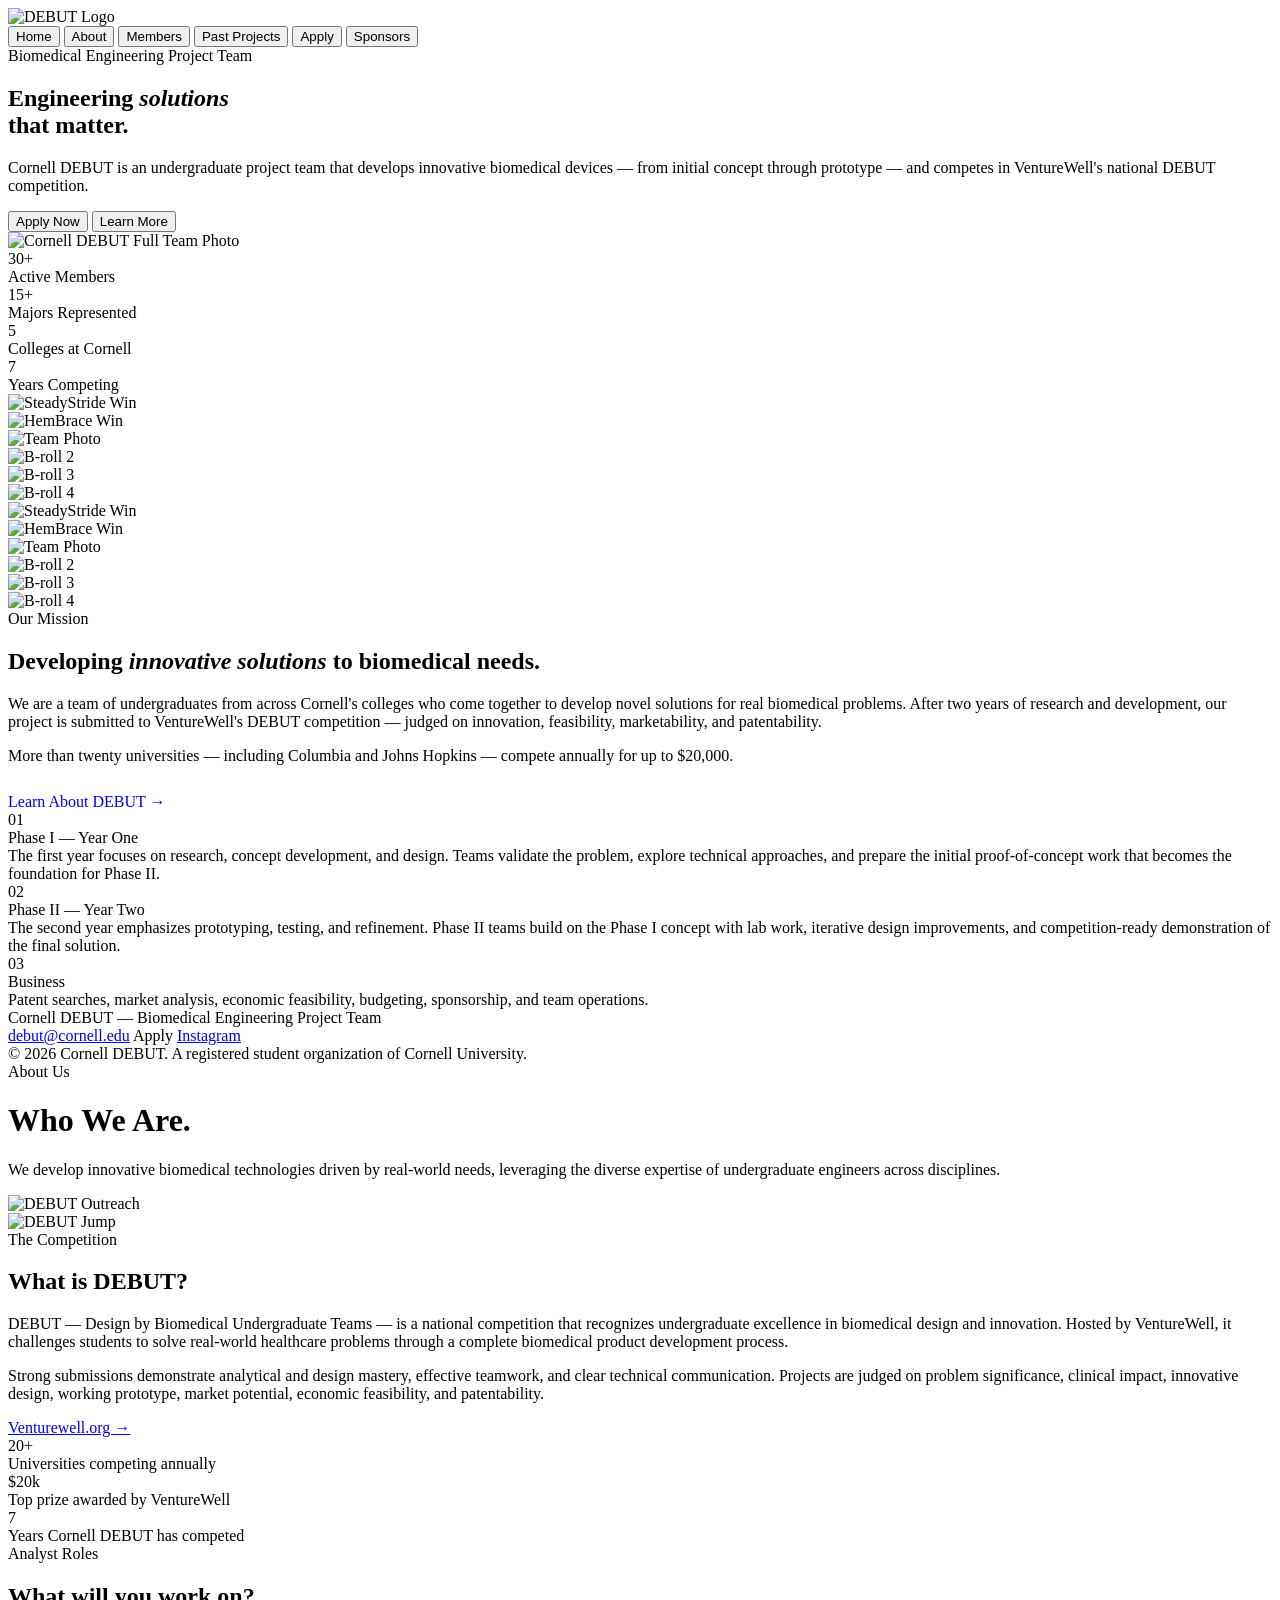
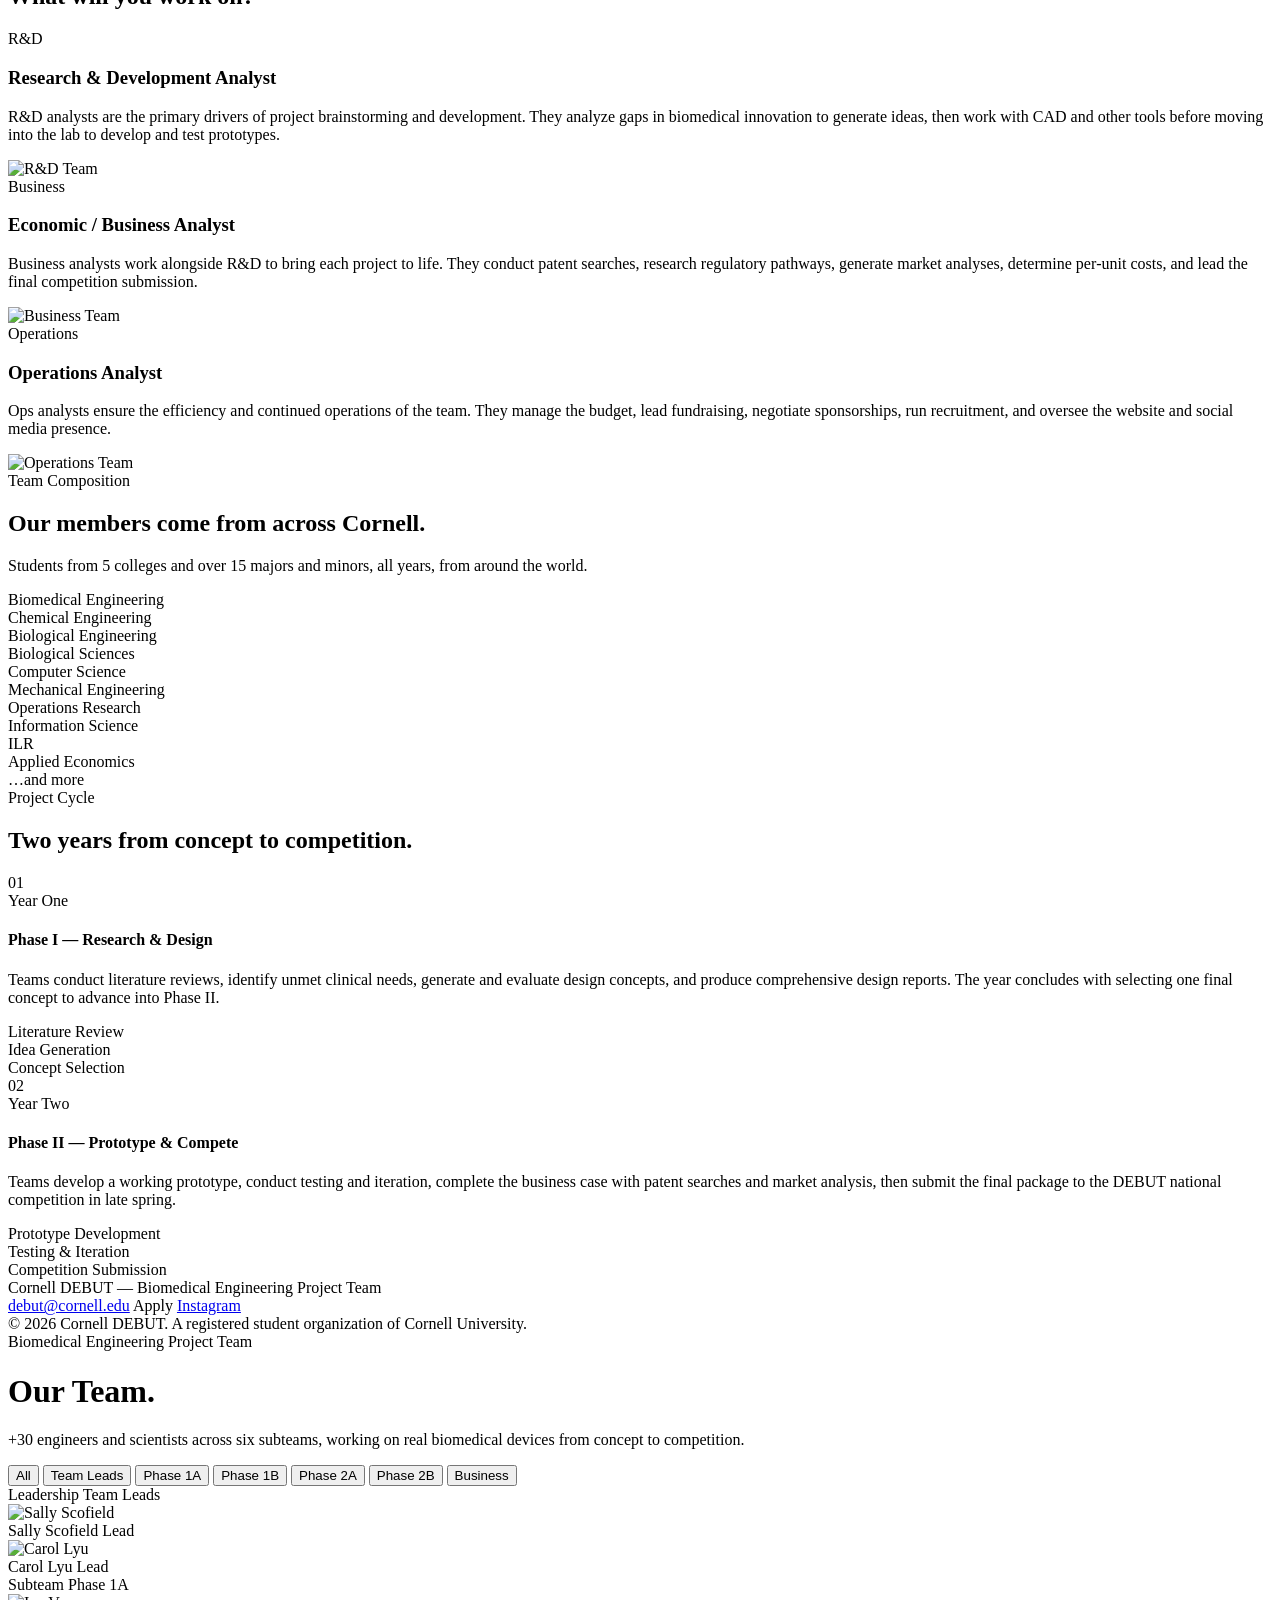
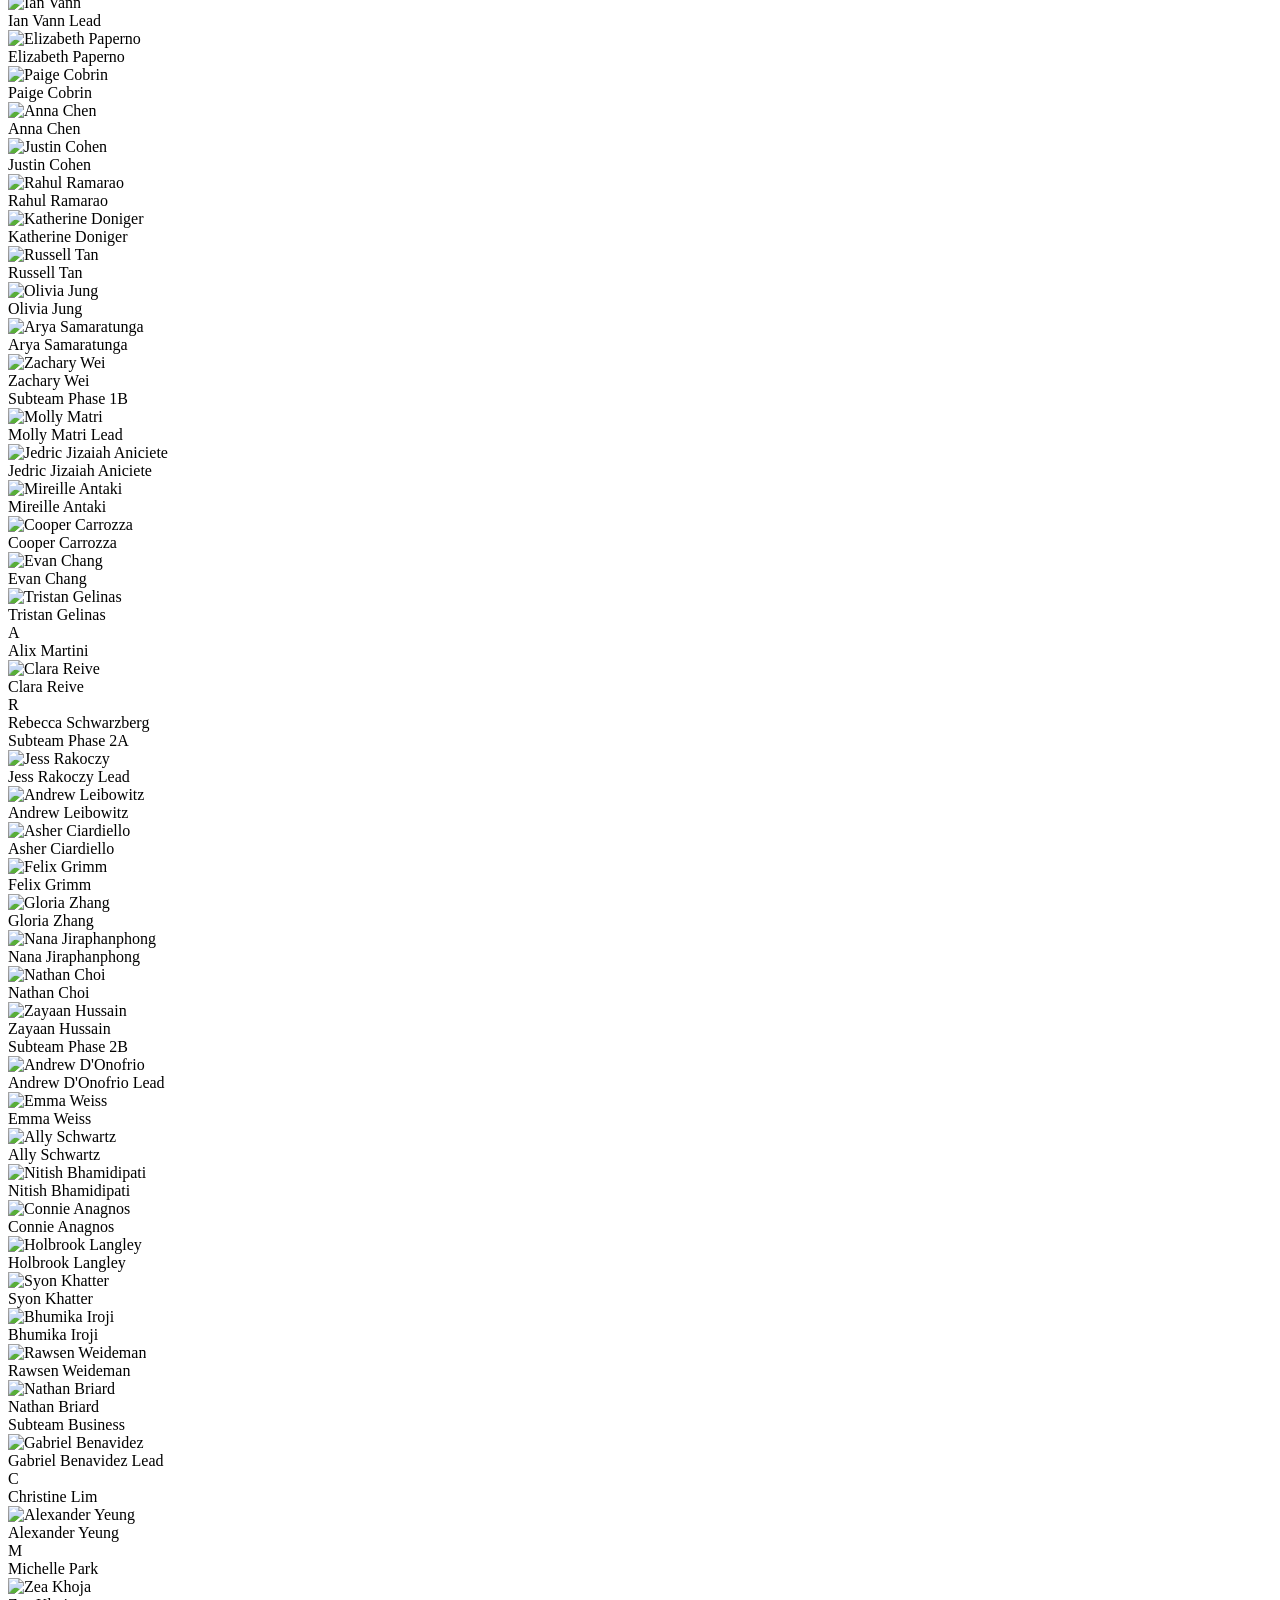
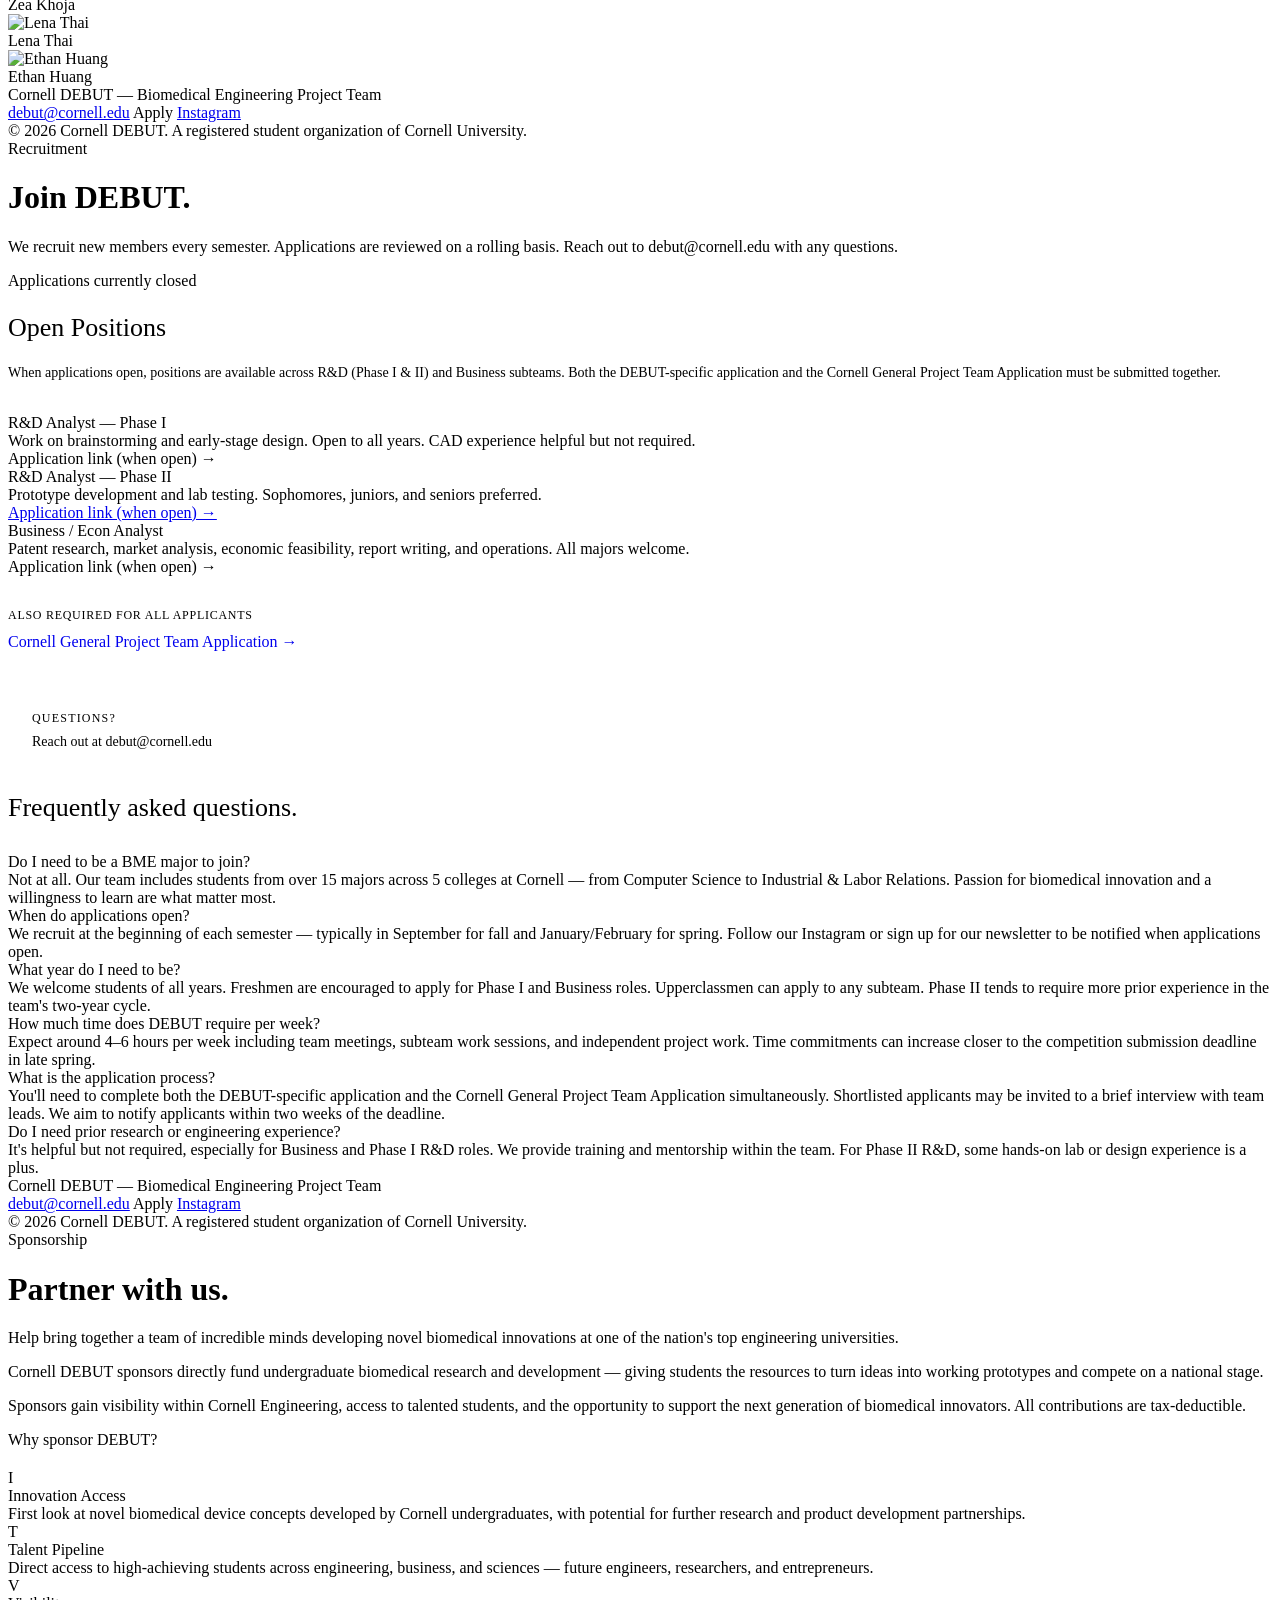
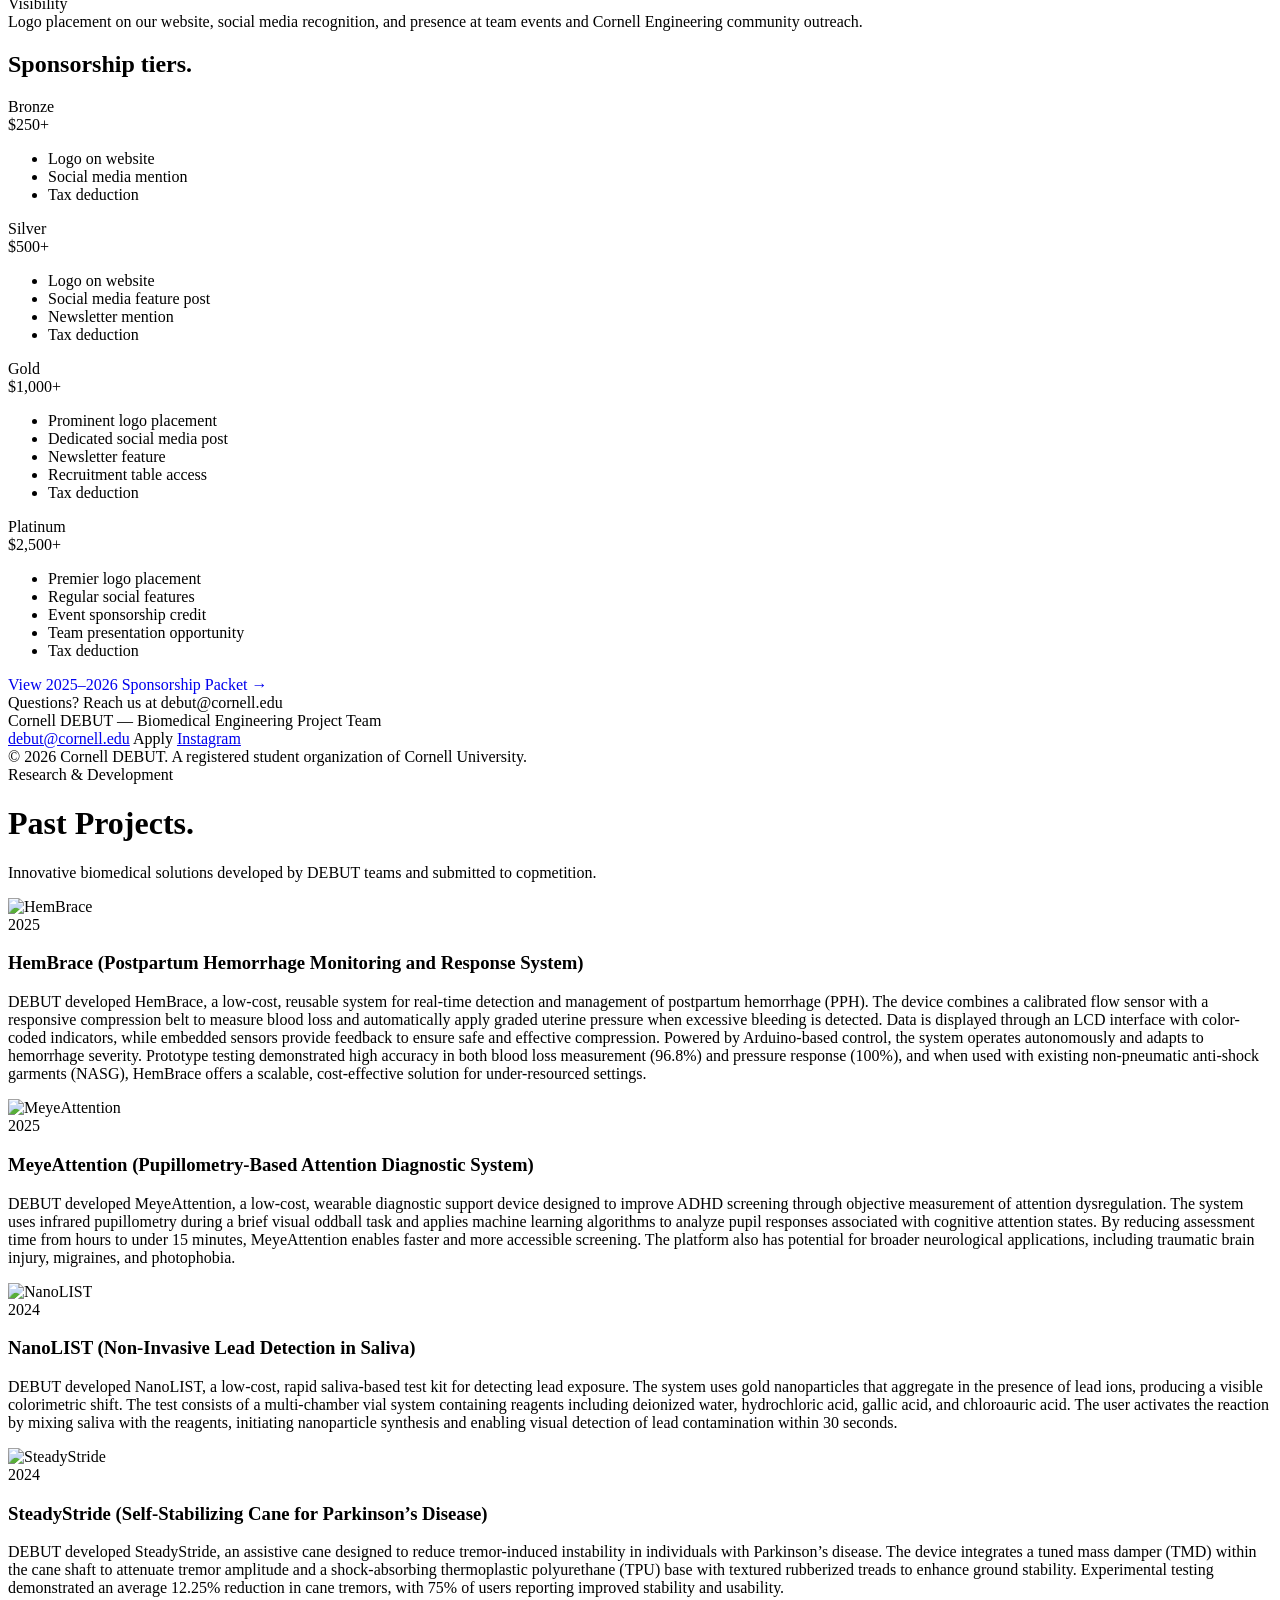
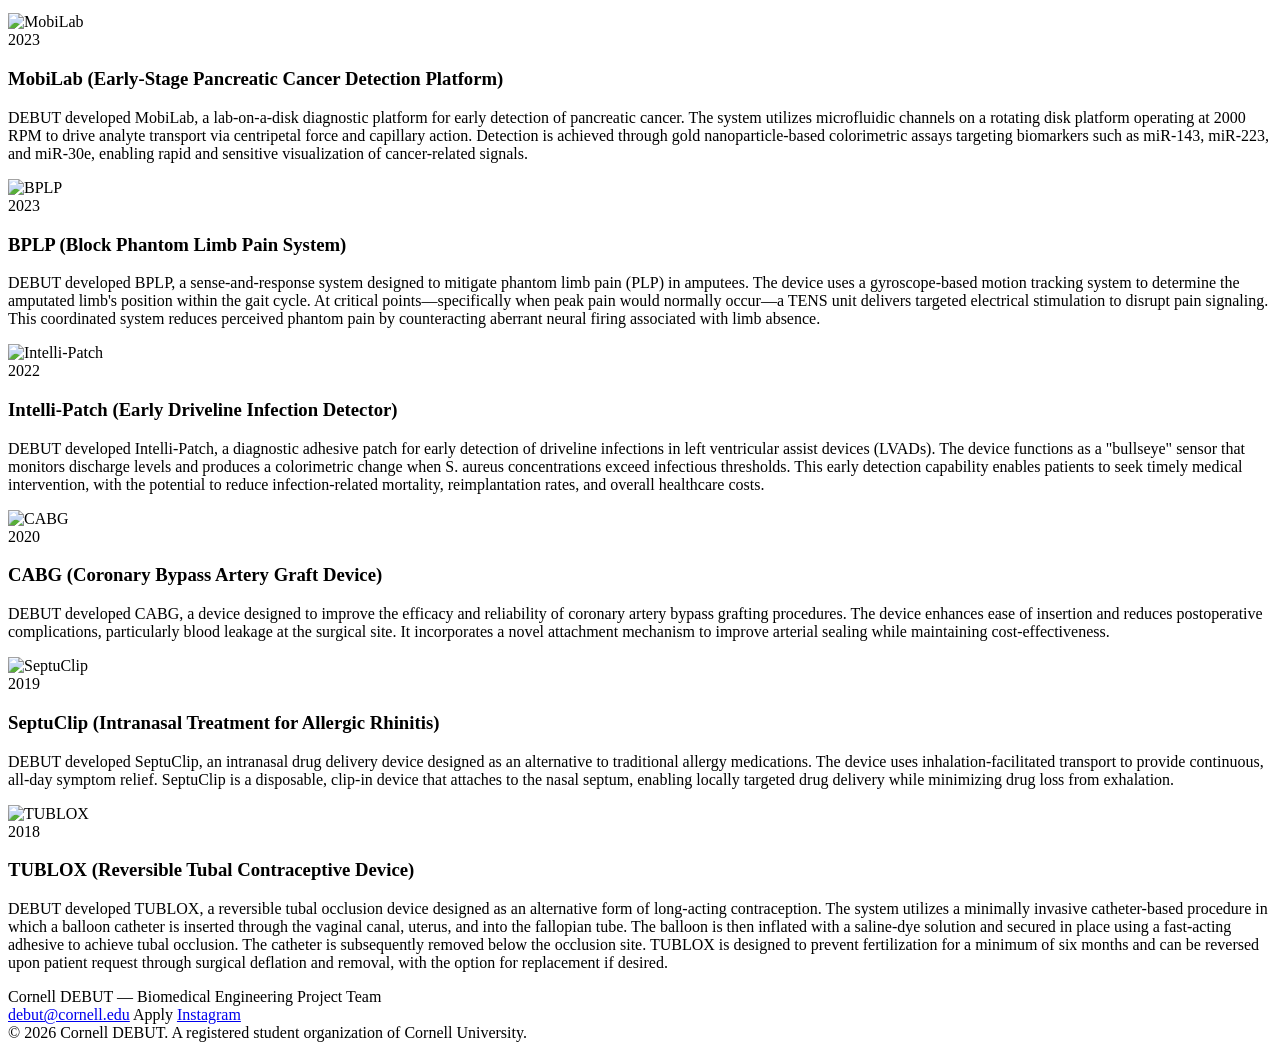
==== commit 4322758c: "Change application link from span to anchor tag" ====
--- a/index.html
+++ b/index.html
@@ -554,7 +554,7 @@
           <div class="apply-pos-title">R&amp;D Analyst — Phase II</div>
           <div class="apply-pos-desc">Prototype development and lab testing. Sophomores, juniors, and seniors preferred.</div>
           <!-- Replace span with <a href="YOUR_LINK"> when open -->
-          <span class="apply-pos-link">Application link (when open) →</span>
+          <a href="https://docs.google.com/forms/d/e/1FAIpQLSft5M9toXigruZcVuzu20_sgfrWnx6oaUaUWI62BbECGli-6w/viewform?usp=header" class="apply-pos-link"> Application link (when open) → </a>
         </div>
         <div class="apply-position">
           <div class="apply-pos-title">Business / Econ Analyst</div>
@@ -826,4 +826,4 @@
 <script src="main.js"></script>
 
 </body>
-</html>+</html>
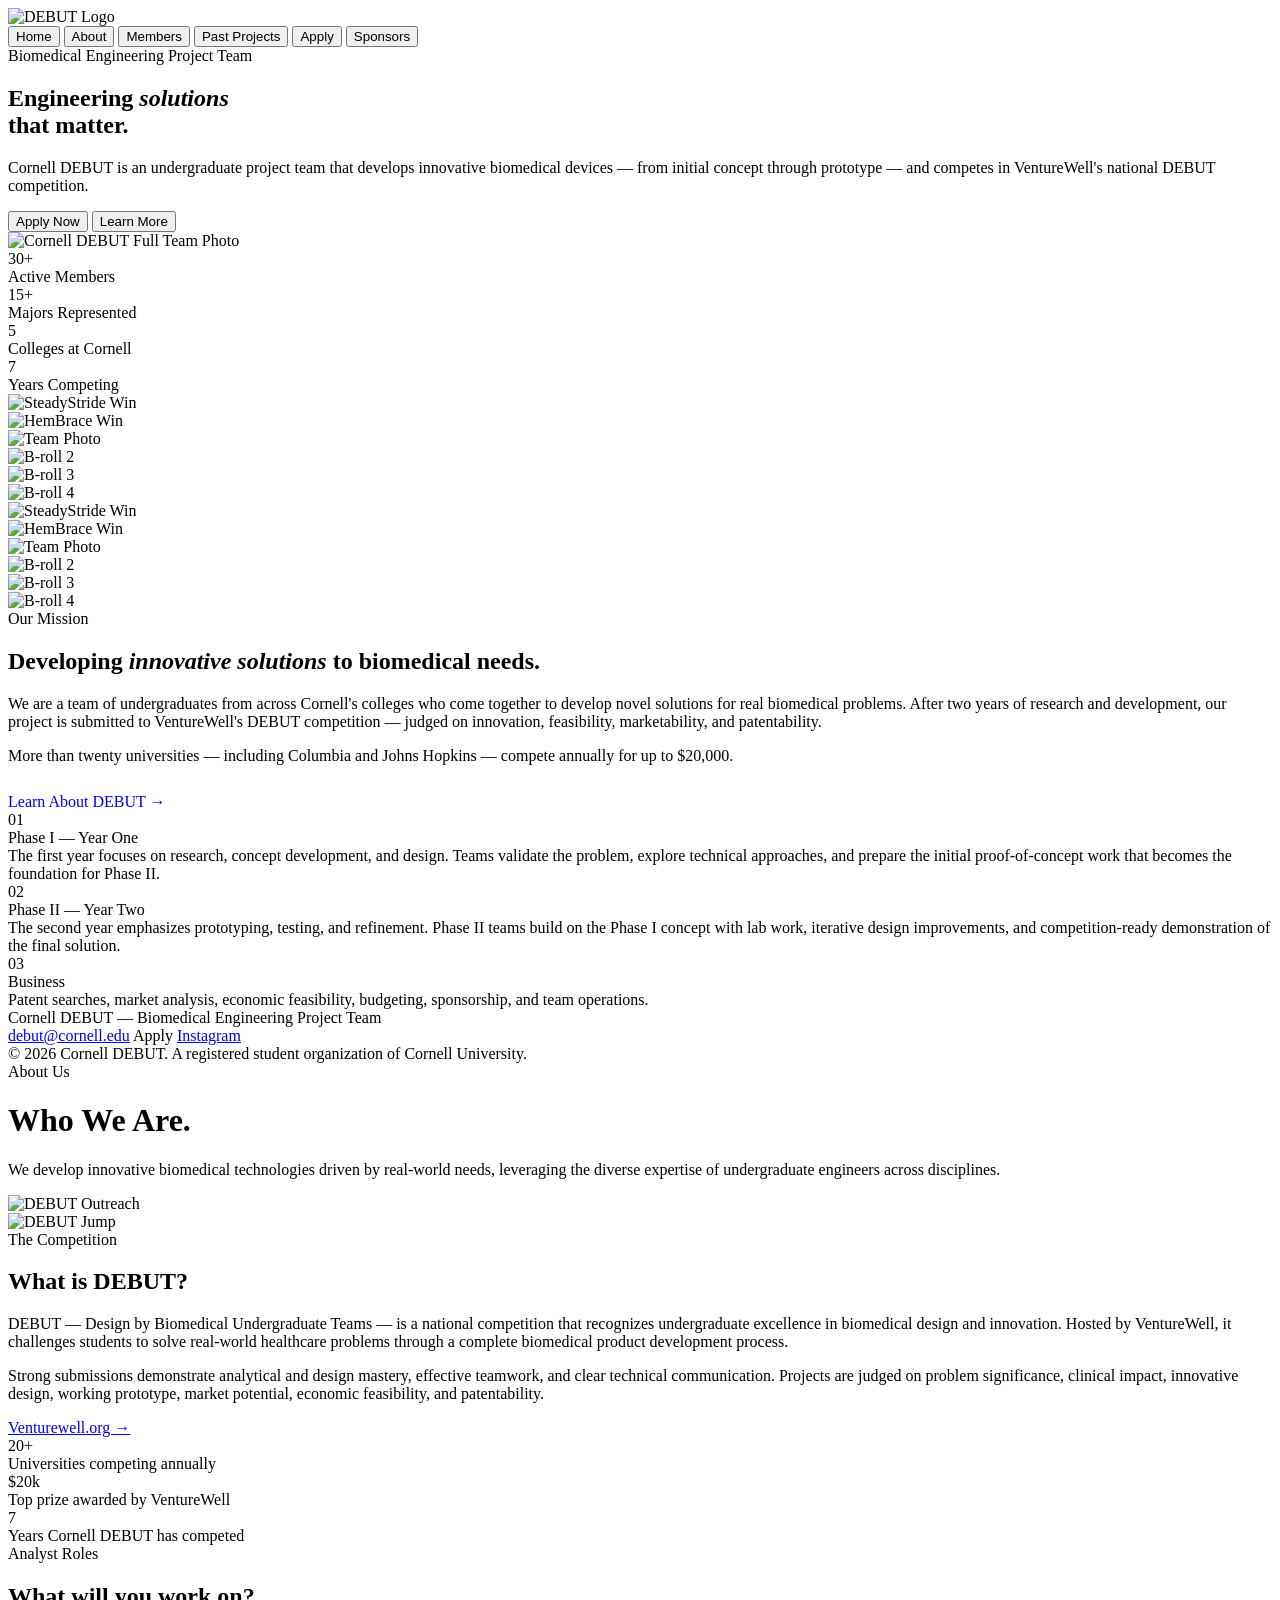
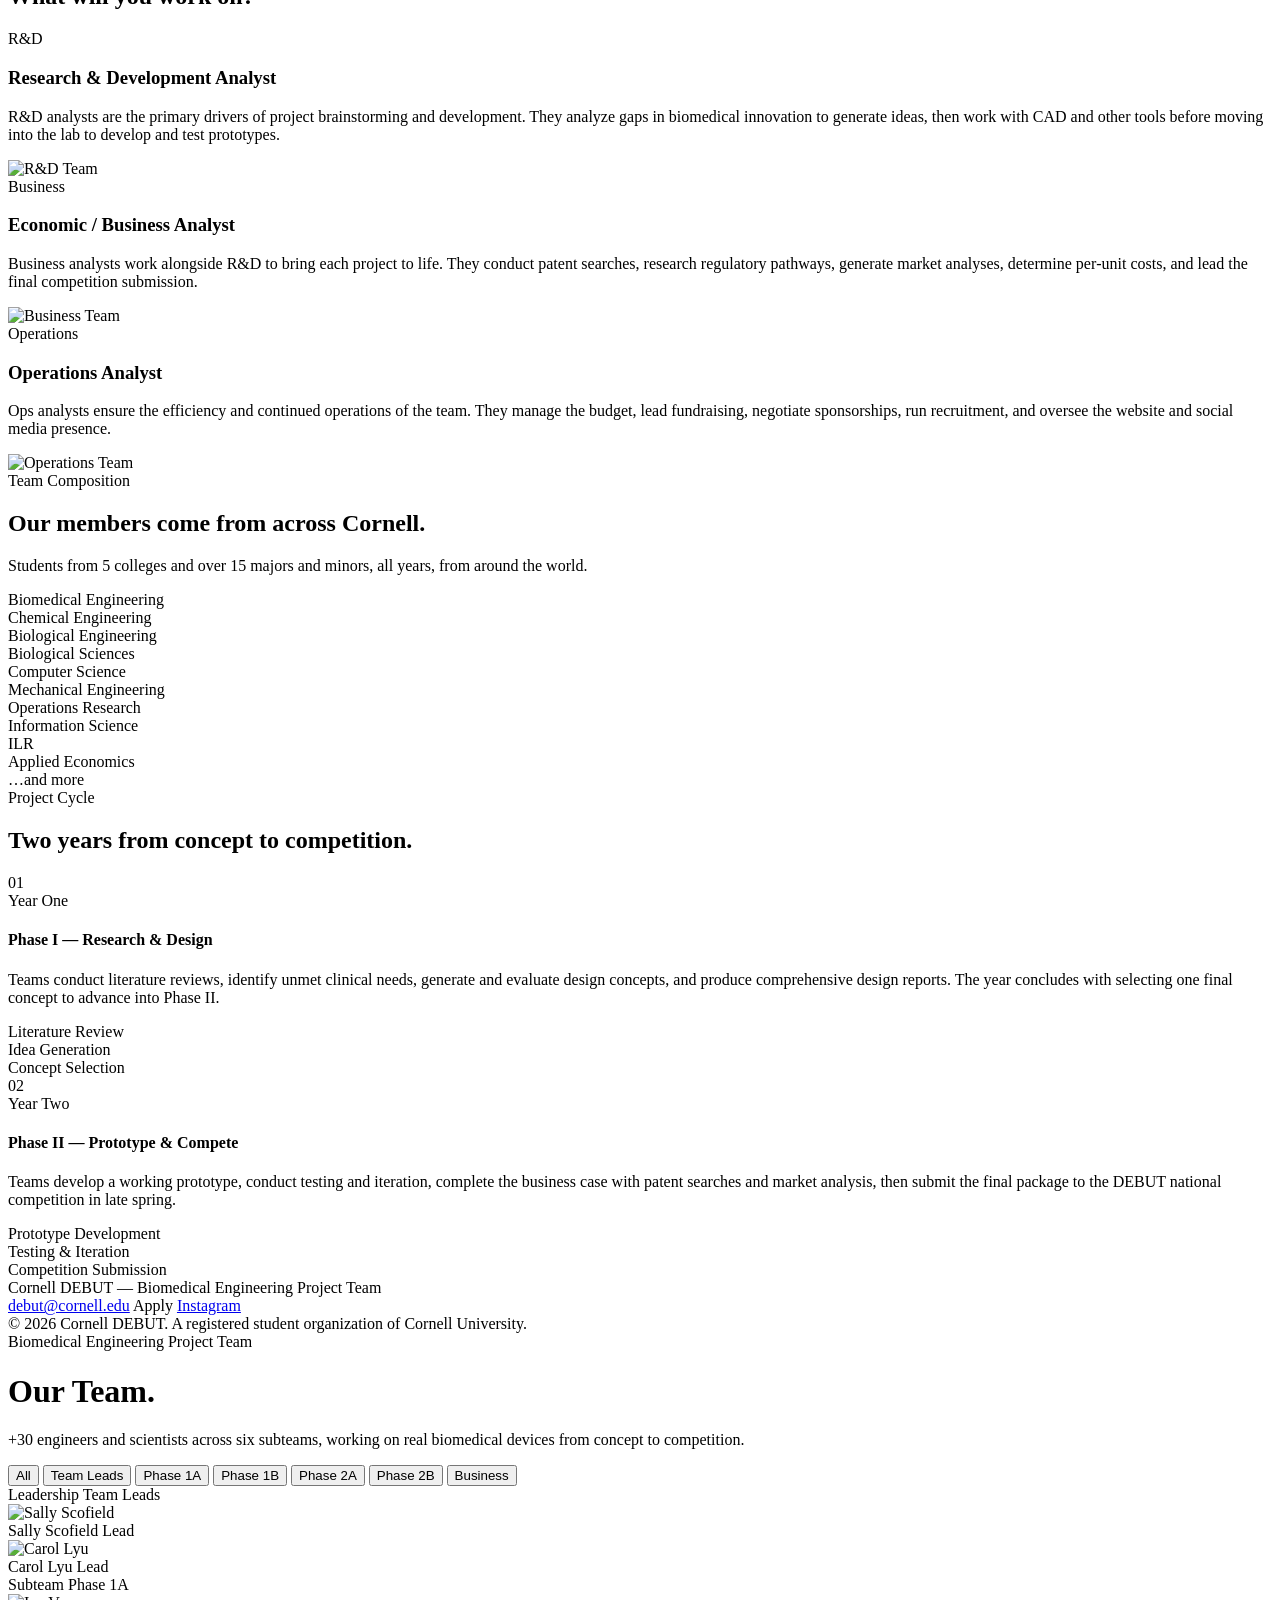
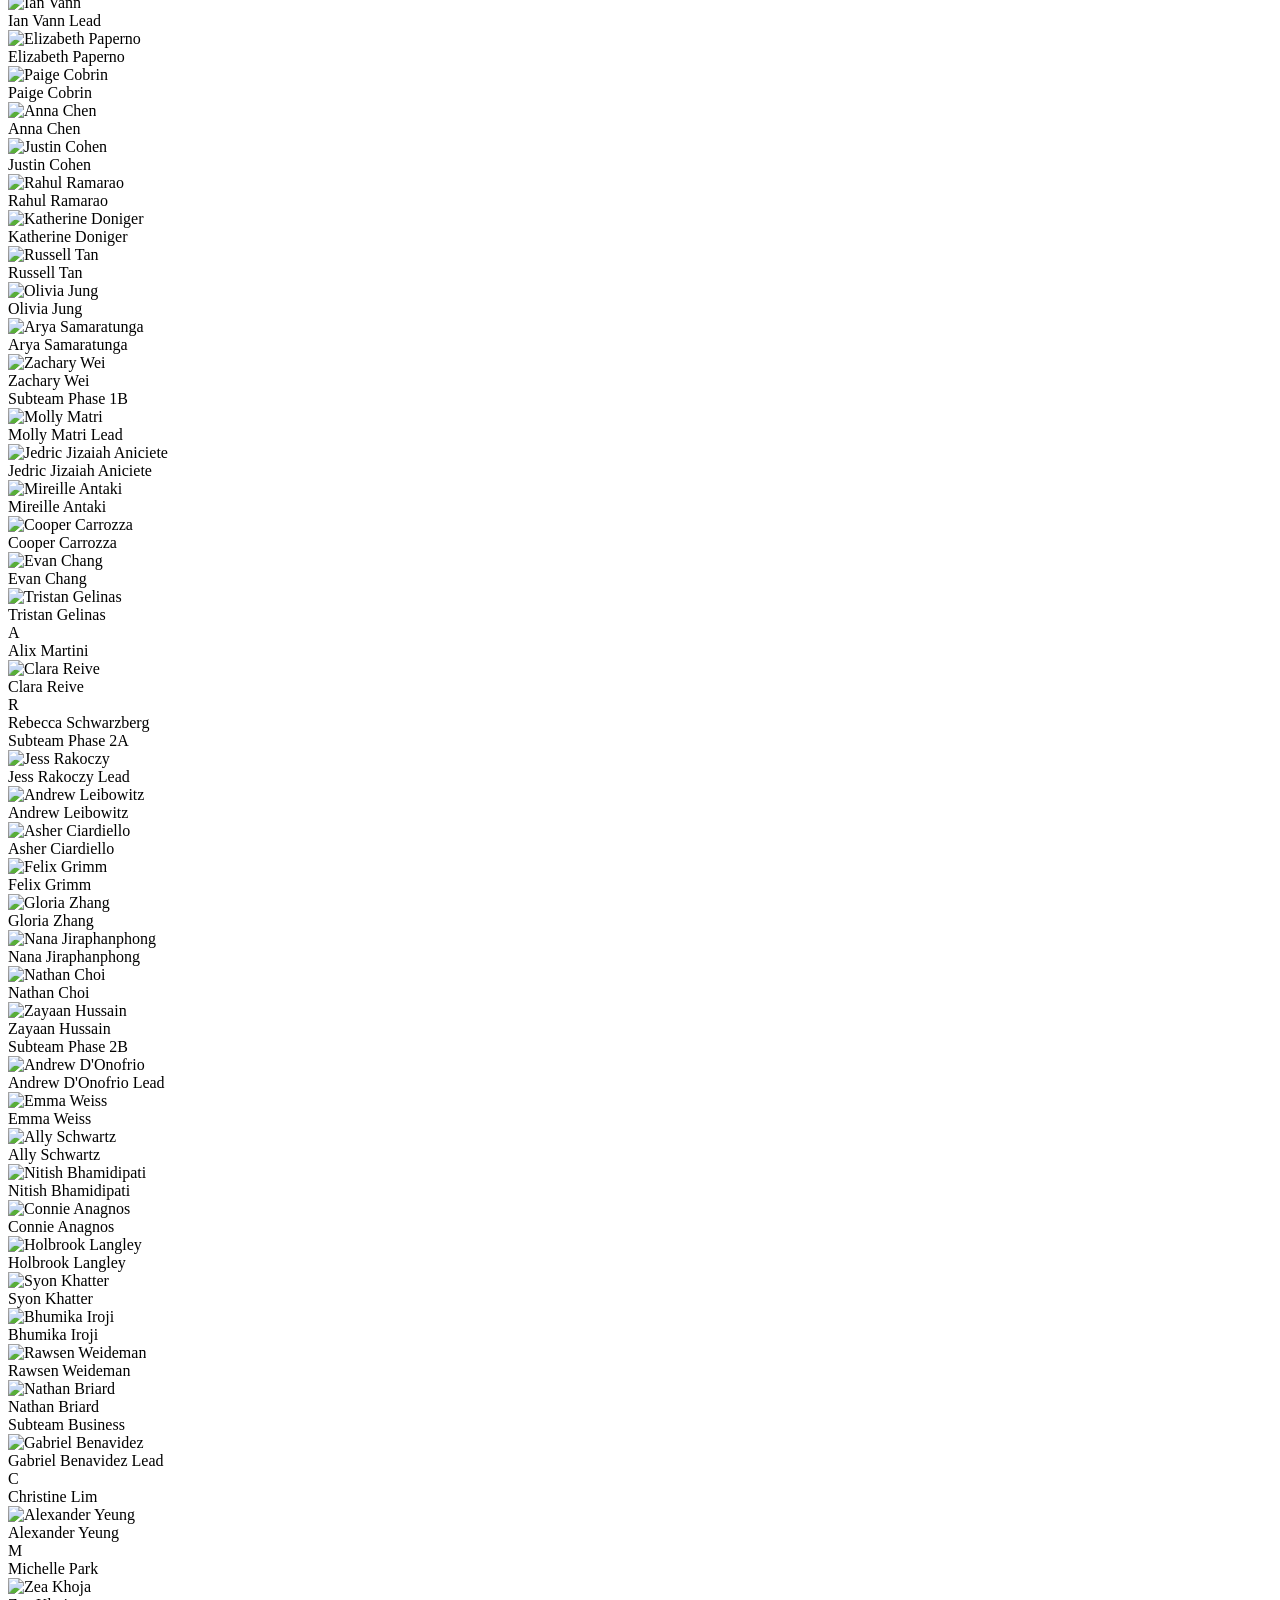
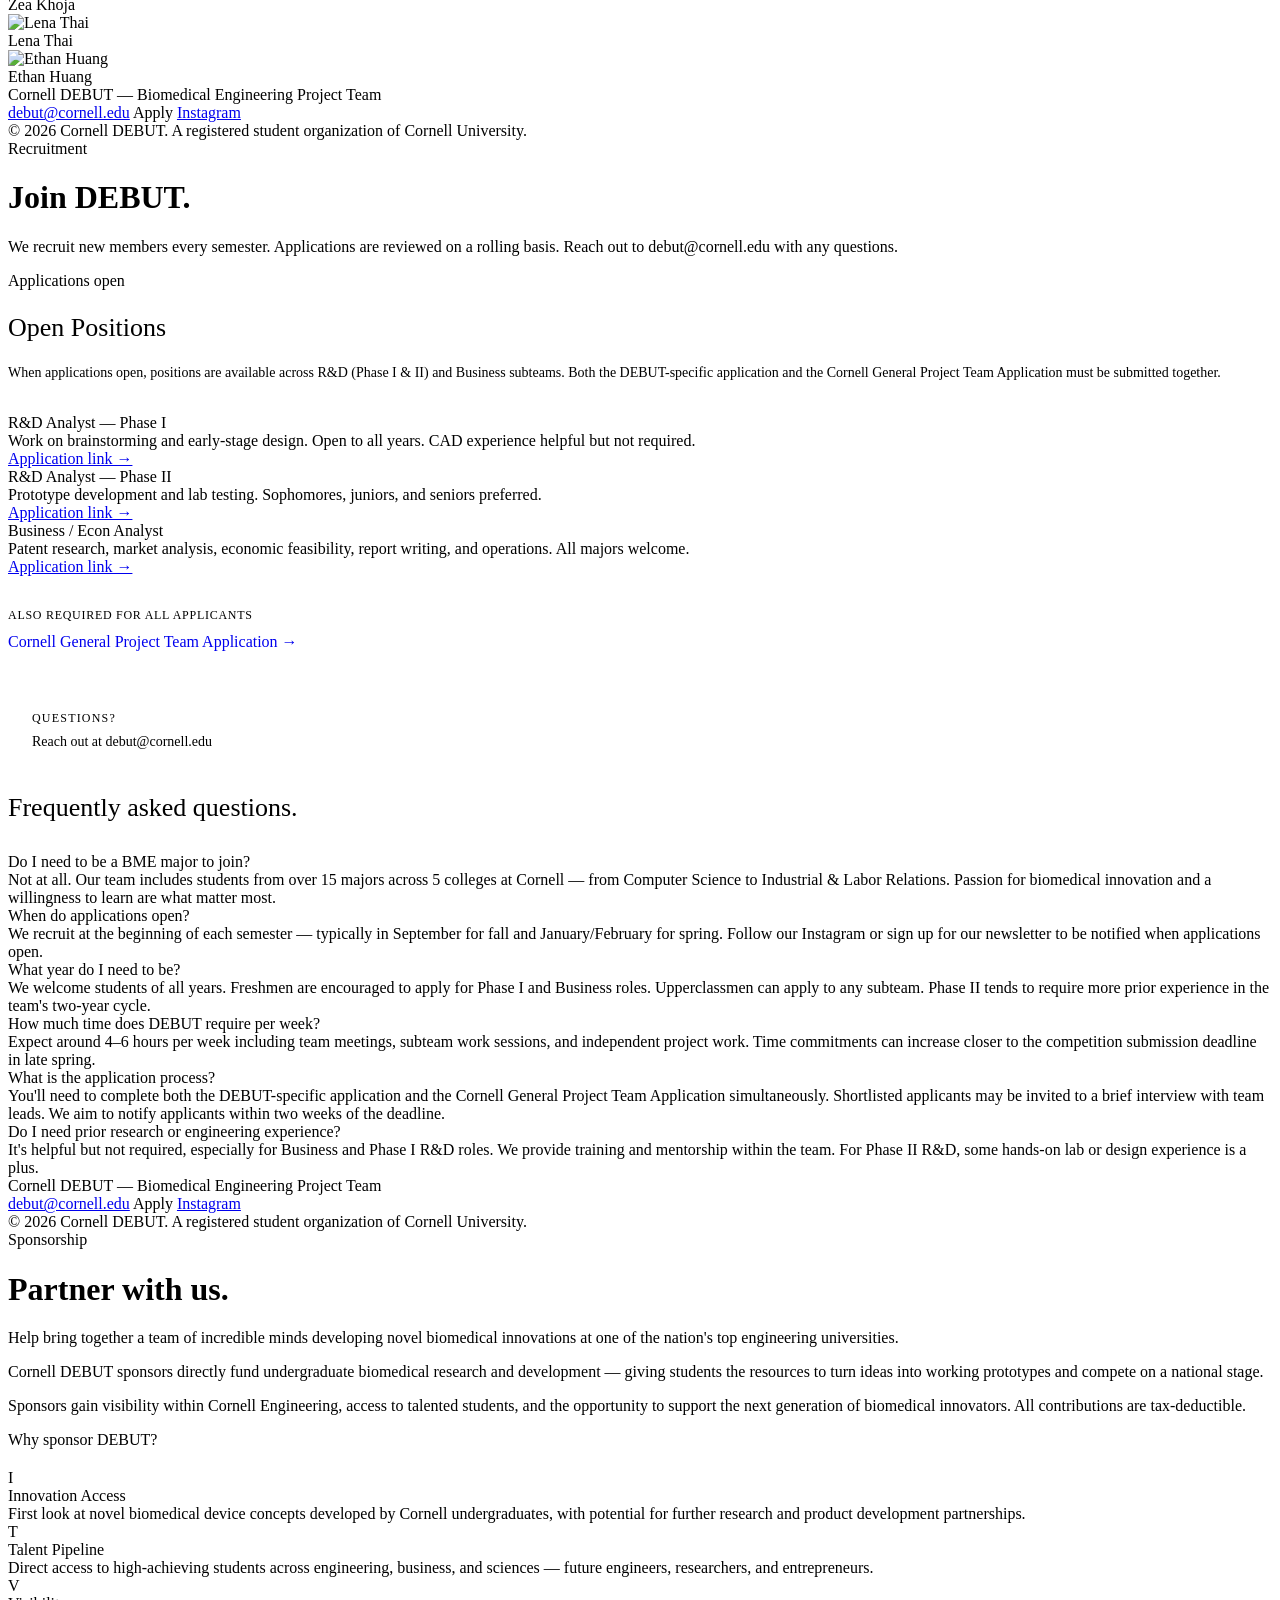
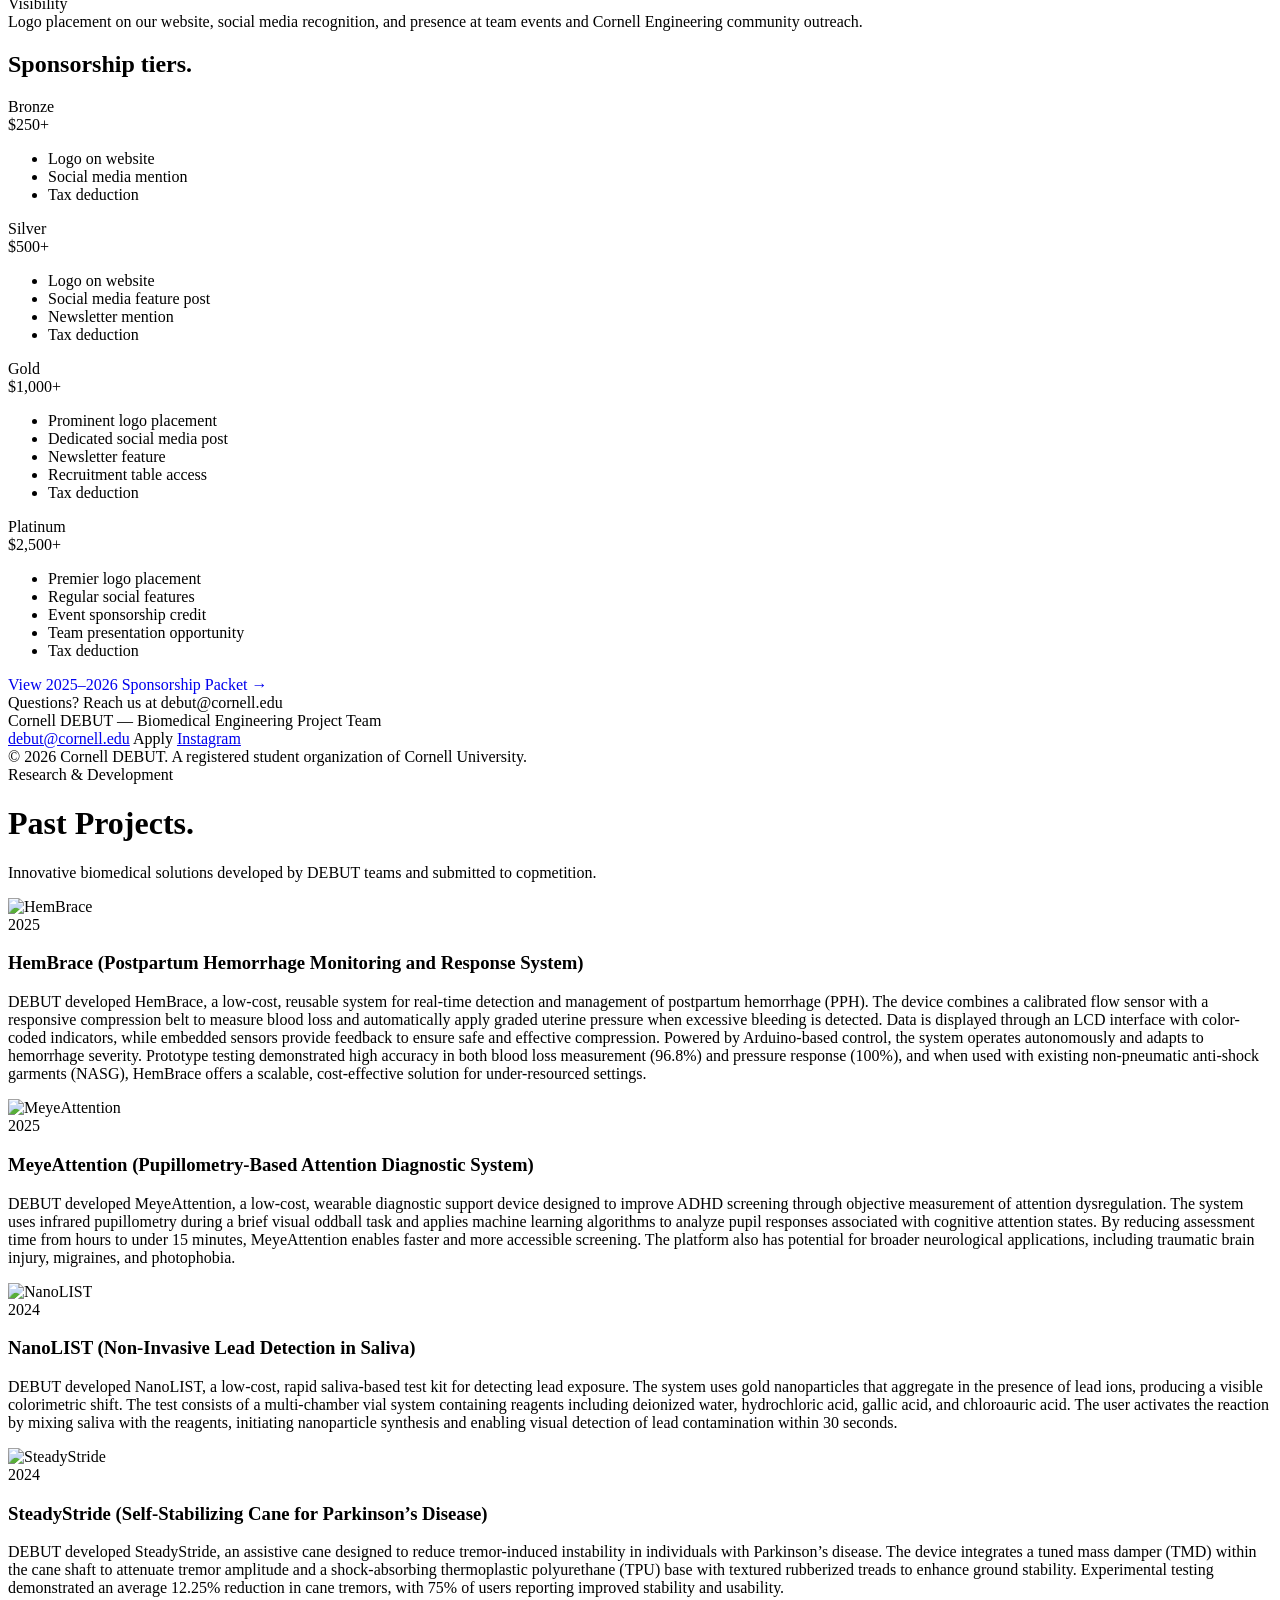
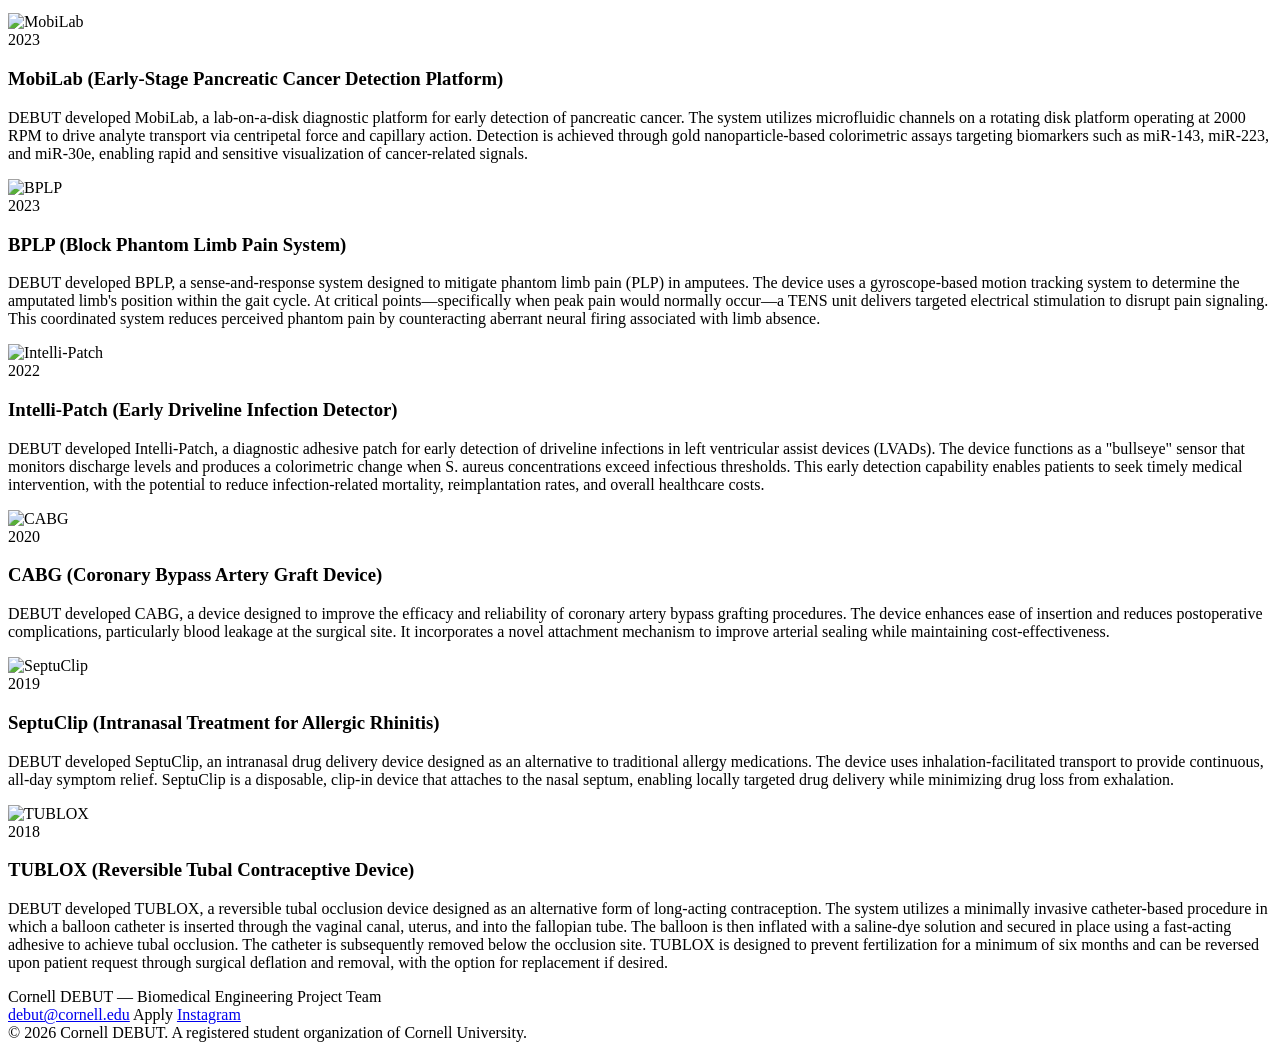
==== commit de20bb55: "Update application status and links in index.html opened applications by adding links to google form" ====
--- a/index.html
+++ b/index.html
@@ -538,7 +538,7 @@
     <!-- Left column: positions & links -->
     <div>
       <!-- Change class to apply-open-badge when applications are open -->
-      <div class="apply-closed-badge">Applications currently closed</div>
+      <div class="apply-open-badge">Applications open</div>
 
       <h2 style="font-family:var(--serif);font-size:26px;font-weight:400;margin-bottom:16px;line-height:1.3;">Open Positions</h2>
       <p style="font-size:14px;color:var(--text-dim);margin-bottom:28px;line-height:1.75;">When applications open, positions are available across R&amp;D (Phase I &amp; II) and Business subteams. Both the DEBUT-specific application and the Cornell General Project Team Application must be submitted together.</p>
@@ -548,18 +548,18 @@
           <div class="apply-pos-title">R&amp;D Analyst — Phase I</div>
           <div class="apply-pos-desc">Work on brainstorming and early-stage design. Open to all years. CAD experience helpful but not required.</div>
           <!-- Replace span with <a href="YOUR_LINK"> when open -->
-          <span class="apply-pos-link">Application link (when open) →</span>
+          <a href="https://docs.google.com/forms/d/e/1FAIpQLSft5M9toXigruZcVuzu20_sgfrWnx6oaUaUWI62BbECGli-6w/viewform?usp=header" class="apply-pos-link"> Application link →</a>
         </div>
         <div class="apply-position">
           <div class="apply-pos-title">R&amp;D Analyst — Phase II</div>
           <div class="apply-pos-desc">Prototype development and lab testing. Sophomores, juniors, and seniors preferred.</div>
           <!-- Replace span with <a href="YOUR_LINK"> when open -->
-          <a href="https://docs.google.com/forms/d/e/1FAIpQLSft5M9toXigruZcVuzu20_sgfrWnx6oaUaUWI62BbECGli-6w/viewform?usp=header" class="apply-pos-link"> Application link (when open) → </a>
+          <a href="https://docs.google.com/forms/d/e/1FAIpQLSft5M9toXigruZcVuzu20_sgfrWnx6oaUaUWI62BbECGli-6w/viewform?usp=header" class="apply-pos-link"> Application link →</a>
         </div>
         <div class="apply-position">
           <div class="apply-pos-title">Business / Econ Analyst</div>
           <div class="apply-pos-desc">Patent research, market analysis, economic feasibility, report writing, and operations. All majors welcome.</div>
-          <span class="apply-pos-link">Application link (when open) →</span>
+          <a href="https://docs.google.com/forms/d/e/1FAIpQLSft5M9toXigruZcVuzu20_sgfrWnx6oaUaUWI62BbECGli-6w/viewform?usp=header" class="apply-pos-link"> Application link →</a>
         </div>
       </div>
 
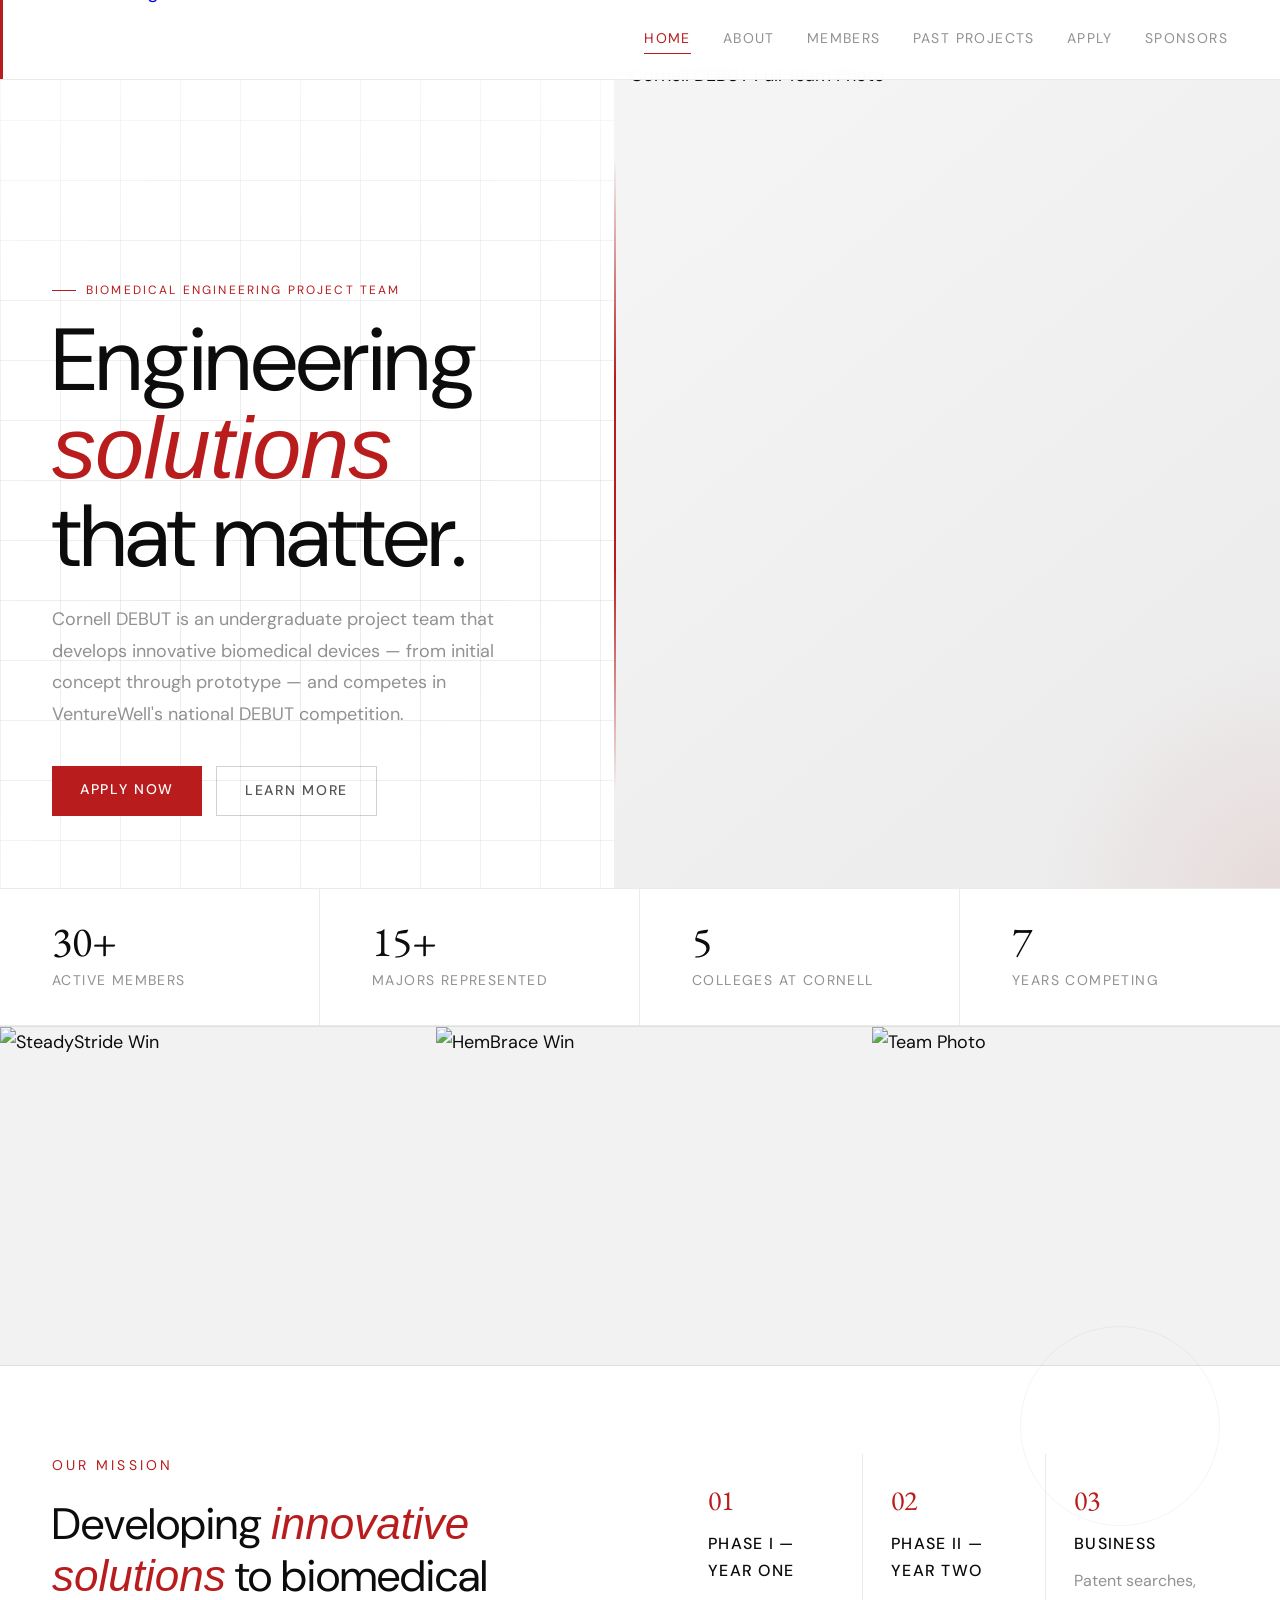
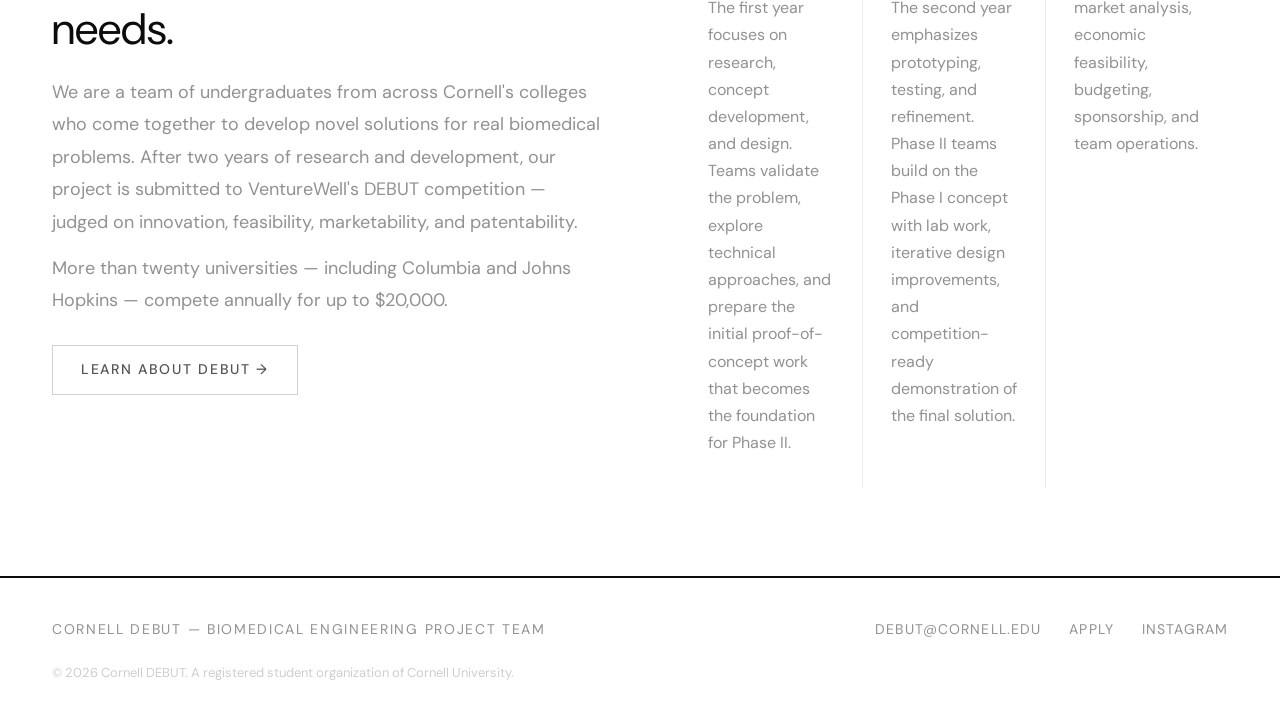
==== commit a7586063: "Page splitting split website pages to different html files" ====
--- a/index.html
+++ b/index.html
@@ -4,6 +4,8 @@
   <meta charset="UTF-8">
   <meta name="viewport" content="width=device-width, initial-scale=1.0">
   <title>Cornell DEBUT — Biomedical Engineering Project Team</title>
+  <meta name="description" content="Cornell DEBUT is an undergraduate biomedical engineering project team that develops innovative medical devices from concept to prototype and competes in VentureWell's national DEBUT competition.">
+  <link rel="canonical" href="https://cornelldebut.org/">
 
   <!-- Google Fonts -->
   <link rel="preconnect" href="https://fonts.googleapis.com">
@@ -11,33 +13,30 @@
   <link href="https://fonts.googleapis.com/css2?family=EB+Garamond:ital,wght@0,400;0,500;1,400&family=DM+Sans:wght@300;400;500&display=swap" rel="stylesheet">
 
   <!-- Stylesheet -->
-  <link rel="stylesheet" href="styles.css">
+  <link rel="stylesheet" href="/styles.css">
 </head>
-<body>
+<body data-page="home">
 
 <!-- ══════════════════════════════════════════════════════════════════════
-     NAVIGATION
+     NAVIGATION — identical on all 6 pages.
+     If you change it, copy this whole block into every page file.
+     The current tab highlights itself from <body data-page="..."> — no JS.
      ══════════════════════════════════════════════════════════════════════ -->
 <nav>
-  <div class="nav-brand" onclick="showPage('home')">
-    <img src="static/DEBUT_LOGOS/DEBUT_MAIN_LOGO.png" alt="DEBUT Logo" class="nav-logo">
-  </div>
+  <a href="/" class="nav-brand">
+    <img src="/static/DEBUT_LOGOS/DEBUT_MAIN_LOGO.png" alt="DEBUT Logo" class="nav-logo">
+  </a>
   <div class="nav-links">
-    <button class="nav-link active" onclick="showPage('home')">Home</button>
-    <button class="nav-link" onclick="showPage('about')">About</button>
-    <button class="nav-link" onclick="showPage('members')">Members</button>
-    <button class="nav-link" onclick="showPage('rnd-devices')">Past Projects</button>
-    <button class="nav-link" onclick="showPage('apply')">Apply</button>
-    <button class="nav-link" onclick="showPage('sponsors')">Sponsors</button>
+    <a class="nav-link" data-nav="home"          href="/">Home</a>
+    <a class="nav-link" data-nav="about"         href="/about/">About</a>
+    <a class="nav-link" data-nav="members"       href="/members/">Members</a>
+    <a class="nav-link" data-nav="past-projects" href="/past-projects/">Past Projects</a>
+    <a class="nav-link" data-nav="apply"         href="/apply/">Apply</a>
+    <a class="nav-link" data-nav="sponsors"      href="/sponsors/">Sponsors</a>
   </div>
 </nav>
 
-
-<!-- ══════════════════════════════════════════════════════════════════════
-     HOME PAGE
-     ══════════════════════════════════════════════════════════════════════ -->
-<div id="page-home" class="page active">
-
+<div class="page">
   <!-- Hero -->
   <section class="hero">
     <div class="hero-bg"></div>
@@ -48,13 +47,13 @@
         <h1 class="hero-title">Engineering <em>solutions</em><br>that matter.</h1>
         <p class="hero-desc">Cornell DEBUT is an undergraduate project team that develops innovative biomedical devices — from initial concept through prototype — and competes in VentureWell's national DEBUT competition.</p>
         <div class="hero-cta">
-          <button class="btn-primary" onclick="showPage('apply')">Apply Now</button>
-          <button class="btn-outline" onclick="showPage('about')">Learn More</button>
+          <a href="/apply/" class="btn-primary">Apply Now</a>
+          <a href="/about/" class="btn-outline">Learn More</a>
         </div>
       </div>
       <div class="hero-photo-panel">
-        <img
-          src="static/DEBUT_MAIN_PAGE/DEBUT_Full_Team_Photo.JPG"
+        <img fetchpriority="high" decoding="async"
+          src="/static/DEBUT_MAIN_PAGE/DEBUT_Full_Team_Photo.JPG"
           alt="Cornell DEBUT Full Team Photo"
           class="hero-team-photo"
         >
@@ -87,19 +86,19 @@
     <div class="carousel-container">
       <div class="carousel-track">
         <!-- Set 1 -->
-        <div class="carousel-item"><img src="static/DEBUT_WINNER/Steady_Win.JPEG" alt="SteadyStride Win"></div>
-        <div class="carousel-item"><img src="static/DEBUT_WINNER/HemBrace_Win.png" alt="HemBrace Win"></div>
-        <div class="carousel-item"><img src="static/DEBUT_B_ROLL/B_Roll_1.JPG" alt="Team Photo"></div>
-        <div class="carousel-item"><img src="static/DEBUT_B_ROLL/B_Roll_6.JPG" alt="B-roll 2"></div>
-        <div class="carousel-item"><img src="static/DEBUT_B_ROLL/B_Roll_7.JPG" alt="B-roll 3"></div>
-        <div class="carousel-item"><img src="static/DEBUT_B_ROLL/B_Roll_8.JPG" alt="B-roll 4"></div>
+        <div class="carousel-item"><img loading="lazy" decoding="async" src="/static/DEBUT_WINNER/Steady_Win.JPEG" alt="SteadyStride Win"></div>
+        <div class="carousel-item"><img loading="lazy" decoding="async" src="/static/DEBUT_WINNER/HemBrace_Win.png" alt="HemBrace Win"></div>
+        <div class="carousel-item"><img loading="lazy" decoding="async" src="/static/DEBUT_B_ROLL/B_Roll_1.JPG" alt="Team Photo"></div>
+        <div class="carousel-item"><img loading="lazy" decoding="async" src="/static/DEBUT_B_ROLL/B_Roll_6.JPG" alt="B-roll 2"></div>
+        <div class="carousel-item"><img loading="lazy" decoding="async" src="/static/DEBUT_B_ROLL/B_Roll_7.JPG" alt="B-roll 3"></div>
+        <div class="carousel-item"><img loading="lazy" decoding="async" src="/static/DEBUT_B_ROLL/B_Roll_8.JPG" alt="B-roll 4"></div>
         <!-- Set 2 — duplicate for seamless loop -->
-        <div class="carousel-item"><img src="static/DEBUT_WINNER/Steady_Win.JPEG" alt="SteadyStride Win"></div>
-        <div class="carousel-item"><img src="static/DEBUT_WINNER/HemBrace_Win.png" alt="HemBrace Win"></div>
-        <div class="carousel-item"><img src="static/DEBUT_B_ROLL/B_Roll_1.JPG" alt="Team Photo"></div>
-        <div class="carousel-item"><img src="static/DEBUT_B_ROLL/B_Roll_6.JPG" alt="B-roll 2"></div>
-        <div class="carousel-item"><img src="static/DEBUT_B_ROLL/B_Roll_7.JPG" alt="B-roll 3"></div>
-        <div class="carousel-item"><img src="static/DEBUT_B_ROLL/B_Roll_8.JPG" alt="B-roll 4"></div>
+        <div class="carousel-item"><img loading="lazy" decoding="async" src="/static/DEBUT_WINNER/Steady_Win.JPEG" alt="SteadyStride Win"></div>
+        <div class="carousel-item"><img loading="lazy" decoding="async" src="/static/DEBUT_WINNER/HemBrace_Win.png" alt="HemBrace Win"></div>
+        <div class="carousel-item"><img loading="lazy" decoding="async" src="/static/DEBUT_B_ROLL/B_Roll_1.JPG" alt="Team Photo"></div>
+        <div class="carousel-item"><img loading="lazy" decoding="async" src="/static/DEBUT_B_ROLL/B_Roll_6.JPG" alt="B-roll 2"></div>
+        <div class="carousel-item"><img loading="lazy" decoding="async" src="/static/DEBUT_B_ROLL/B_Roll_7.JPG" alt="B-roll 3"></div>
+        <div class="carousel-item"><img loading="lazy" decoding="async" src="/static/DEBUT_B_ROLL/B_Roll_8.JPG" alt="B-roll 4"></div>
       </div>
     </div>
   </div>
@@ -137,693 +136,27 @@
       </div>
 
       <!-- Floating photos -->
-      <div class="floating-photo floating-photo-1" style="background-image: url('static/DEBUT_B_ROLL/B_Roll_1.JPG');"></div>
-      <div class="floating-photo floating-photo-2" style="background-image: url('static/DEBUT_B_ROLL/B_Roll_4.JPG');"></div>
-      <div class="floating-photo floating-photo-3" style="background-image: url('static/DEBUT_B_ROLL/B_Roll_3.JPG');"></div>
+      <div class="floating-photo floating-photo-1" style="background-image: url('/static/DEBUT_B_ROLL/B_Roll_1.JPG');"></div>
+      <div class="floating-photo floating-photo-2" style="background-image: url('/static/DEBUT_B_ROLL/B_Roll_4.JPG');"></div>
+      <div class="floating-photo floating-photo-3" style="background-image: url('/static/DEBUT_B_ROLL/B_Roll_3.JPG');"></div>
     </div>
   </section>
-
-  <footer>
-    <div class="footer-brand">Cornell DEBUT — Biomedical Engineering Project Team</div>
-    <div class="footer-links">
-      <a href="mailto:debut@cornell.edu" class="footer-link">debut@cornell.edu</a>
-      <span class="footer-link" onclick="showPage('apply')">Apply</span>
-      <a href="https://instagram.com/cornelldebut" target="_blank" class="footer-link">Instagram</a>
-    </div>
-    <div class="footer-copy">© 2026 Cornell DEBUT. A registered student organization of Cornell University.</div>
-  </footer>
-
 </div>
 
 <!-- ══════════════════════════════════════════════════════════════════════
-     ABOUT PAGE
+     FOOTER — identical on all 6 pages. Copy to every file if changed.
      ══════════════════════════════════════════════════════════════════════ -->
-<div id="page-about" class="page">
+<footer>
+  <div class="footer-brand">Cornell DEBUT — Biomedical Engineering Project Team</div>
+  <div class="footer-links">
+    <a href="mailto:debut@cornell.edu" class="footer-link">debut@cornell.edu</a>
+    <a href="/apply/" class="footer-link">Apply</a>
+    <a href="https://instagram.com/cornelldebut" target="_blank" rel="noopener" class="footer-link">Instagram</a>
+  </div>
+  <div class="footer-copy">© 2026 Cornell DEBUT. A registered student organization of Cornell University.</div>
+</footer>
 
-  <!-- ── HERO ─────────────────────────────────────────────────── -->
-  <div class="about-hero">
-    <div class="about-hero-inner">
-      <div class="page-eyebrow">About Us</div>
-      <h1 class="page-title">Who We Are.</h1>
-      <p class="page-subtitle">
-        We develop innovative biomedical technologies driven by real‑world needs, leveraging the diverse expertise of undergraduate engineers across disciplines.
-      </p>
-    </div>
-  </div>
-
-  <!-- ── PHOTO STRIP ───────────────────────────────────────────── -->
-  <div class="about-photo-strip">
-    <div class="about-strip-img about-strip-main">
-      <img src="static/DEBUT_B_ROLL/B_Roll_2.JPG" alt="DEBUT Outreach">
-    </div>
-    <div class="about-strip-img">
-      <img src="static/DEBUT_B_ROLL/Subteam_1.JPG" alt="DEBUT Jump">
-    </div>
-  </div>
-
-  <!-- ── BODY ──────────────────────────────────────────────────── -->
-  <div class="about-body">
-
-    <!-- The Competition -->
-    <div class="about-section">
-      <div class="about-section-grid">
-        <div class="about-section-text">
-          <div class="section-label">The Competition</div>
-          <h2 class="about-section-heading">What is DEBUT?</h2>
-          <p class="about-p">
-            DEBUT — Design by Biomedical Undergraduate Teams — is a national competition that recognizes undergraduate excellence in biomedical design and innovation. Hosted by VentureWell, it challenges students to solve real-world healthcare problems through a complete biomedical product development process.
-          </p>
-          <p class="about-p">
-            Strong submissions demonstrate analytical and design mastery, effective teamwork, and clear technical communication. Projects are judged on problem significance, clinical impact, innovative design, working prototype, market potential, economic feasibility, and patentability.
-          </p>
-          <a href="https://venturewell.org/debut/" target="_blank" class="about-link">Venturewell.org →</a>
-        </div>
-
-        <div class="about-section-aside">
-          <div class="about-stat-card">
-            <div class="about-stat-num">20+</div>
-            <div class="about-stat-label">Universities competing annually</div>
-          </div>
-          <div class="about-stat-card">
-            <div class="about-stat-num">$20k</div>
-            <div class="about-stat-label">Top prize awarded by VentureWell</div>
-          </div>
-          <div class="about-stat-card">
-            <div class="about-stat-num">7</div>
-            <div class="about-stat-label">Years Cornell DEBUT has competed</div>
-          </div>
-        </div>
-      </div>
-    </div>
-
-    <!-- Analyst Roles -->
-    <div class="about-section about-section--bordered">
-      <div class="section-label">Analyst Roles</div>
-      <h2 class="about-section-heading">What will you work on?</h2>
-
-      <div class="role-cards">
-
-        <!-- R&D -->
-        <div class="role-card">
-          <div class="role-card-label">R&D</div>
-          <div class="role-card-content">
-            <h3>Research & Development Analyst</h3>
-            <p>R&D analysts are the primary drivers of project brainstorming and development. They analyze gaps in biomedical innovation to generate ideas, then work with CAD and other tools before moving into the lab to develop and test prototypes.</p>
-          </div>
-          <div class="role-photo-box">
-            <img src="static/DEBUT_B_ROLL/R&D_Analyst.JPEG" alt="R&D Team">
-          </div>
-        </div>
-
-        <!-- Business -->
-        <div class="role-card">
-          <div class="role-card-label">Business</div>
-          <div class="role-card-content">
-            <h3>Economic / Business Analyst</h3>
-            <p>Business analysts work alongside R&D to bring each project to life. They conduct patent searches, research regulatory pathways, generate market analyses, determine per‑unit costs, and lead the final competition submission.</p>
-          </div>
-          <div class="role-photo-box">
-            <img src="static/DEBUT_B_ROLL/Econ_Analyst.JPG" alt="Business Team">
-          </div>
-        </div>
-
-        <!-- Operations -->
-        <div class="role-card">
-          <div class="role-card-label">Operations</div>
-          <div class="role-card-content">
-            <h3>Operations Analyst</h3>
-            <p>Ops analysts ensure the efficiency and continued operations of the team. They manage the budget, lead fundraising, negotiate sponsorships, run recruitment, and oversee the website and social media presence.</p>
-          </div>
-          <div class="role-photo-box">
-            <img src="static/DEBUT_B_ROLL/Subteam_2.JPG" alt="Operations Team">
-          </div>
-        </div>
-
-      </div>
-    </div>
-
-    <!-- Team Composition -->
-    <div class="about-section about-section--bordered">
-      <div class="about-composition-grid">
-        <div>
-          <div class="section-label">Team Composition</div>
-          <h2 class="about-section-heading">Our members come from across Cornell.</h2>
-          <p class="about-p about-p--lead">
-            Students from 5 colleges and over 15 majors and minors, all years, from around the world.
-          </p>
-        </div>
-
-        <div class="composition-tags">
-          <div class="composition-tag">Biomedical Engineering</div>
-          <div class="composition-tag">Chemical Engineering</div>
-          <div class="composition-tag">Biological Engineering</div>
-          <div class="composition-tag">Biological Sciences</div>
-          <div class="composition-tag">Computer Science</div>
-          <div class="composition-tag">Mechanical Engineering</div>
-          <div class="composition-tag">Operations Research</div>
-          <div class="composition-tag">Information Science</div>
-          <div class="composition-tag">ILR</div>
-          <div class="composition-tag">Applied Economics</div>
-          <div class="composition-tag">…and more</div>
-        </div>
-      </div>
-    </div>
-
-    <!-- Project Cycle Timeline -->
-    <div class="about-section about-section--bordered">
-      <div class="section-label">Project Cycle</div>
-      <h2 class="about-section-heading">Two years from concept to competition.</h2>
-
-      <div class="timeline">
-
-        <div class="timeline-row">
-          <div class="timeline-year">
-            <div class="timeline-marker">01</div>
-            <span>Year One</span>
-          </div>
-          <div class="timeline-content">
-            <h4>Phase I — Research &amp; Design</h4>
-            <p>
-              Teams conduct literature reviews, identify unmet clinical needs, generate and evaluate design concepts, and produce comprehensive design reports. The year concludes with selecting one final concept to advance into Phase II.
-            </p>
-            <div class="phase-steps">
-              <div class="phase-step"><span>Literature Review</span></div>
-              <div class="phase-step"><span>Idea Generation</span></div>
-              <div class="phase-step"><span>Concept Selection</span></div>
-            </div>
-          </div>
-        </div>
-
-        <div class="timeline-row">
-          <div class="timeline-year">
-            <div class="timeline-marker">02</div>
-            <span>Year Two</span>
-          </div>
-          <div class="timeline-content">
-            <h4>Phase II — Prototype &amp; Compete</h4>
-            <p>
-              Teams develop a working prototype, conduct testing and iteration, complete the business case with patent searches and market analysis, then submit the final package to the DEBUT national competition in late spring.
-            </p>
-            <div class="phase-steps">
-              <div class="phase-step"><span>Prototype Development</span></div>
-              <div class="phase-step"><span>Testing &amp; Iteration</span></div>
-              <div class="phase-step"><span>Competition Submission</span></div>
-            </div>
-          </div>
-        </div>
-
-      </div>
-    </div>
-
-  </div>
-
-  <!-- FOOTER -->
-  <footer>
-    <div class="footer-brand">Cornell DEBUT — Biomedical Engineering Project Team</div>
-    <div class="footer-links">
-      <a href="mailto:debut@cornell.edu" class="footer-link">debut@cornell.edu</a>
-      <span class="footer-link" onclick="showPage('apply')">Apply</span>
-      <a href="https://instagram.com/cornelldebut" target="_blank" class="footer-link">Instagram</a>
-    </div>
-    <div class="footer-copy">© 2026 Cornell DEBUT. A registered student organization of Cornell University.</div>
-  </footer>
-
-</div>
-
-
-<!-- ══════════════════════════════════════════════════════════════════════
-     MEMBERS PAGE
-     To update members: edit the .subteam-section blocks below.
-     Each member needs a .member-card with:
-       - <img src="static/DEBUT_HEADSHOTS/FILENAME.jpg">
-       - <div class="member-name">First Last</div>
-     Subteam leads get a <span class="member-lead-tag">Lead</span> after their name.
-     ══════════════════════════════════════════════════════════════════════ -->
-<div id="page-members" class="page">
-  <div class="members-hero">
-    <div class="page-eyebrow">Biomedical Engineering Project Team</div>
-    <h1 class="page-title">Our Team.</h1>
-    <p class="page-subtitle">+30 engineers and scientists across six subteams, working on real biomedical devices from concept to competition.</p>
-  </div>
-
-  <!-- Subteam filter buttons — data-team must match the data-team on each .subteam-section -->
-  <div class="filter-row">
-    <button class="filter-btn active" onclick="filterTeam('all', this)">All</button>
-    <button class="filter-btn" onclick="filterTeam('leads', this)">Team Leads</button>
-    <button class="filter-btn" onclick="filterTeam('1a', this)">Phase 1A</button>
-    <button class="filter-btn" onclick="filterTeam('1b', this)">Phase 1B</button>
-    <button class="filter-btn" onclick="filterTeam('2a', this)">Phase 2A</button>
-    <button class="filter-btn" onclick="filterTeam('2b', this)">Phase 2B</button>
-    <button class="filter-btn" onclick="filterTeam('business', this)">Business</button>
-  </div>
-
-  <!-- ─────────────────────────────────────────────
-     TEAM ROSTER (DATA + RENDER SCRIPT)
-───────────────────────────────────────────── -->
-
-<div id="team-container"></div>
-
-<script>
-const teams = [
-  {
-    id: "leads",
-    label: "Leadership",
-    title: "Team Leads",
-    members: [
-      { name: "Sally Scofield", img: "static/DEBUT_HEADSHOTS/Sally_Scofield.JPG", lead: true },
-      { name: "Carol Lyu", img: "static/DEBUT_HEADSHOTS/Carol_Lyu.JPG", lead: true }
-    ]
-  },
-  {
-    id: "1a",
-    label: "Subteam",
-    title: "Phase 1A",
-    members: [
-      { name: "Ian Vann", img: "static/DEBUT_HEADSHOTS/Ian_Vann.JPG", lead: true },
-      { name: "Elizabeth Paperno", img: "static/DEBUT_HEADSHOTS/Elizabeth_Paperno.JPG" },
-      { name: "Paige Cobrin", img: "static/DEBUT_HEADSHOTS/Paige_Cobrin.JPG" },
-      { name: "Anna Chen", img: "static/DEBUT_HEADSHOTS/ANNA_CHEN.JPG" },
-      { name: "Justin Cohen", img: "static/DEBUT_HEADSHOTS/JUSTIN_COHEN.JPG" },
-      { name: "Rahul Ramarao", img: "static/DEBUT_HEADSHOTS/Rahul_Ramarao.JPG" },
-      { name: "Katherine Doniger", img: "static/DEBUT_HEADSHOTS/KATHERINE_DONIGER.JPG" },
-      { name: "Russell Tan", img: "static/DEBUT_HEADSHOTS/Russell_Tan.JPG" },
-      { name: "Olivia Jung", img: "static/DEBUT_HEADSHOTS/Olivia_Jung.JPG" },
-      { name: "Arya Samaratunga", img: "static/DEBUT_HEADSHOTS/Arya_Samaratunga.JPG" },
-      { name: "Zachary Wei", img: "static/DEBUT_HEADSHOTS/Zachary_Wei.JPG" }
-    ]
-  },
-  {
-    id: "1b",
-    label: "Subteam",
-    title: "Phase 1B",
-    members: [
-      { name: "Molly Matri", img: "static/DEBUT_HEADSHOTS/Molly_Matri.JPG", lead: true },
-      { name: "Jedric Jizaiah Aniciete", img: "static/DEBUT_HEADSHOTS/Jedric_Jizaiah_Aniciete.JPG" },
-      { name: "Mireille Antaki", img: "static/DEBUT_HEADSHOTS/MireilleAntaki.JPG" },
-      { name: "Cooper Carrozza", img: "static/DEBUT_HEADSHOTS/Cooper_Carrozza.JPG" },
-      { name: "Evan Chang", img: "static/DEBUT_HEADSHOTS/EVAN_CHANG.JPG" },
-      { name: "Tristan Gelinas", img: "static/DEBUT_HEADSHOTS/Tristan_bfsd.JPG" },
-      { name: "Alix Martini" },
-      { name: "Clara Reive", img: "static/DEBUT_HEADSHOTS/Clara.Reive.JPG" },
-      { name: "Rebecca Schwarzberg" }
-    ]
-  },
-  {
-    id: "2a",
-    label: "Subteam",
-    title: "Phase 2A",
-    members: [
-      { name: "Jess Rakoczy", img: "static/DEBUT_HEADSHOTS/Jess_Rakoczy.JPG", lead: true },
-      { name: "Andrew Leibowitz", img: "static/DEBUT_HEADSHOTS/Andrew_Liebowitz.JPG" },
-      { name: "Asher Ciardiello", img: "static/DEBUT_HEADSHOTS/Asher_Ciardiello.JPG" },
-      { name: "Felix Grimm", img: "static/DEBUT_HEADSHOTS/Felix_Grimm.JPG" },
-      { name: "Gloria Zhang", img: "static/DEBUT_HEADSHOTS/Gloria_Zhang.JPG" },
-      { name: "Nana Jiraphanphong", img: "static/DEBUT_HEADSHOTS/Nana_Jiraphanphong .JPG" },
-      { name: "Nathan Choi", img: "static/DEBUT_HEADSHOTS/NATHAN_CHOI.PNG" },
-      { name: "Zayaan Hussain", img: "static/DEBUT_HEADSHOTS/Zayaan_Hussain.JPG" }
-    ]
-  },
-  {
-    id: "2b",
-    label: "Subteam",
-    title: "Phase 2B",
-    members: [
-      { name: "Andrew D'Onofrio", img: "static/DEBUT_HEADSHOTS/Andrew_DOnofrio.jpg", lead: true },
-      { name: "Emma Weiss", img: "static/DEBUT_HEADSHOTS/Emma_Weiss.png" },
-      { name: "Ally Schwartz", img: "static/DEBUT_HEADSHOTS/AllySchwartz.JPG" },
-      { name: "Nitish Bhamidipati", img: "static/DEBUT_HEADSHOTS/Nitish_Bhamidipati.JPG" },
-      { name: "Connie Anagnos", img: "static/DEBUT_HEADSHOTS/Connie_Anagnos.JPG" },
-      { name: "Holbrook Langley", img: "static/DEBUT_HEADSHOTS/Holbrook_Langley.JPG" },
-      { name: "Syon Khatter", img: "static/DEBUT_HEADSHOTS/Syon_Khatter.JPG" },
-      { name: "Bhumika Iroji", img: "static/DEBUT_HEADSHOTS/Bhumika_Iroji.JPG" },
-      { name: "Rawsen Weideman", img: "static/DEBUT_HEADSHOTS/Rawsen_Weideman.JPG" },
-      { name: "Nathan Briard", img: "static/DEBUT_HEADSHOTS/Nathan_Briard.JPG" }
-    ]
-  },
-  {
-    id: "business",
-    label: "Subteam",
-    title: "Business",
-    members: [
-      { name: "Gabriel Benavidez", img: "static/DEBUT_HEADSHOTS/Gabriel_Benavidez.JPG", lead: true },
-      { name: "Christine Lim" },
-      { name: "Alexander Yeung", img: "static/DEBUT_HEADSHOTS/Alexander_Yeung.JPG" },
-      { name: "Michelle Park" },
-      { name: "Zea Khoja", img: "static/DEBUT_HEADSHOTS/ZEA_KHOJA.JPG" },
-      { name: "Lena Thai", img: "static/DEBUT_HEADSHOTS/Lena_Thai.JPG" },
-      { name: "Ethan Huang", img: "static/DEBUT_HEADSHOTS/Ethan_Huang.JPG" }
-    ]
-  }
-];
-
-// ─────────────────────────────
-// RENDER FUNCTION
-// ─────────────────────────────
-const container = document.getElementById("team-container");
-
-teams.forEach(team => {
-  const section = document.createElement("div");
-  section.className = "subteam-section";
-  section.dataset.team = team.id;
-
-  section.innerHTML = `
-    <div class="subteam-header">
-      <span class="subteam-section-label">${team.label}</span>
-      <span class="subteam-section-title">${team.title}</span>
-    </div>
-    <div class="members-grid">
-      ${team.members.map(m => `
-        <div class="member-card">
-          ${m.img 
-            ? `<img src="${m.img}" alt="${m.name}">` 
-            : `<div class="member-no-photo">${m.name.charAt(0)}</div>`}
-          <div class="member-name">
-            ${m.name}${m.lead ? ` <span class="member-lead-tag">Lead</span>` : ""}
-          </div>
-        </div>
-      `).join("")}
-    </div>
-  `;
-
-  container.appendChild(section);
-});
-</script>
-
-  <footer>
-    <div class="footer-brand">Cornell DEBUT — Biomedical Engineering Project Team</div>
-    <div class="footer-links">
-      <a href="mailto:debut@cornell.edu" class="footer-link">debut@cornell.edu</a>
-      <span class="footer-link" onclick="showPage('apply')">Apply</span>
-      <a href="https://instagram.com/cornelldebut" target="_blank" class="footer-link">Instagram</a>
-    </div>
-    <div class="footer-copy">© 2026 Cornell DEBUT. A registered student organization of Cornell University.</div>
-  </footer>
-</div>
-
-
-<!-- ══════════════════════════════════════════════════════════════════════
-     APPLY PAGE
-     To toggle application status: swap .apply-closed-badge ↔ .apply-open-badge
-     To add an application link: replace the <span class="apply-pos-link"> with an <a> tag
-     ══════════════════════════════════════════════════════════════════════ -->
-<div id="page-apply" class="page">
-  <div class="apply-hero">
-    <div class="page-eyebrow">Recruitment</div>
-    <h1 class="page-title">Join DEBUT.</h1>
-    <p class="page-subtitle">We recruit new members every semester. Applications are reviewed on a rolling basis. Reach out to debut@cornell.edu with any questions.</p>
-  </div>
-
-  <div class="apply-body">
-
-    <!-- Left column: positions & links -->
-    <div>
-      <!-- Change class to apply-open-badge when applications are open -->
-      <div class="apply-open-badge">Applications open</div>
-
-      <h2 style="font-family:var(--serif);font-size:26px;font-weight:400;margin-bottom:16px;line-height:1.3;">Open Positions</h2>
-      <p style="font-size:14px;color:var(--text-dim);margin-bottom:28px;line-height:1.75;">When applications open, positions are available across R&amp;D (Phase I &amp; II) and Business subteams. Both the DEBUT-specific application and the Cornell General Project Team Application must be submitted together.</p>
-
-      <div class="apply-positions">
-        <div class="apply-position">
-          <div class="apply-pos-title">R&amp;D Analyst — Phase I</div>
-          <div class="apply-pos-desc">Work on brainstorming and early-stage design. Open to all years. CAD experience helpful but not required.</div>
-          <!-- Replace span with <a href="YOUR_LINK"> when open -->
-          <a href="https://docs.google.com/forms/d/e/1FAIpQLSft5M9toXigruZcVuzu20_sgfrWnx6oaUaUWI62BbECGli-6w/viewform?usp=header" class="apply-pos-link"> Application link →</a>
-        </div>
-        <div class="apply-position">
-          <div class="apply-pos-title">R&amp;D Analyst — Phase II</div>
-          <div class="apply-pos-desc">Prototype development and lab testing. Sophomores, juniors, and seniors preferred.</div>
-          <!-- Replace span with <a href="YOUR_LINK"> when open -->
-          <a href="https://docs.google.com/forms/d/e/1FAIpQLSft5M9toXigruZcVuzu20_sgfrWnx6oaUaUWI62BbECGli-6w/viewform?usp=header" class="apply-pos-link"> Application link →</a>
-        </div>
-        <div class="apply-position">
-          <div class="apply-pos-title">Business / Econ Analyst</div>
-          <div class="apply-pos-desc">Patent research, market analysis, economic feasibility, report writing, and operations. All majors welcome.</div>
-          <a href="https://docs.google.com/forms/d/e/1FAIpQLSft5M9toXigruZcVuzu20_sgfrWnx6oaUaUWI62BbECGli-6w/viewform?usp=header" class="apply-pos-link"> Application link →</a>
-        </div>
-      </div>
-
-      <div style="margin-top:32px;">
-        <div style="font-size:12px;color:var(--text-dim);margin-bottom:10px;letter-spacing:0.06em;text-transform:uppercase;">Also required for all applicants</div>
-        <a href="https://cornell.ca1.qualtrics.com/jfe/form/SV_bp7LpXCVGOYVSoC" target="_blank" class="btn-outline" style="text-decoration:none;display:inline-block;">Cornell General Project Team Application →</a>
-      </div>
-
-      <div style="margin-top:40px;padding:20px 24px;border:0.5px solid var(--border);background:var(--bg2);">
-        <div style="font-size:12px;letter-spacing:0.1em;text-transform:uppercase;color:var(--text-dim);margin-bottom:8px;">Questions?</div>
-        <div style="font-size:14px;color:var(--text-mid);">Reach out at <a href="mailto:debut@cornell.edu" style="color:var(--red);text-decoration:none;">debut@cornell.edu</a></div>
-      </div>
-    </div>
-
-    <!-- Right column: FAQ -->
-    <div>
-      <h2 style="font-family:var(--serif);font-size:26px;font-weight:400;margin-bottom:28px;line-height:1.3;">Frequently asked questions.</h2>
-      <div class="faq">
-        <div class="faq-item">
-          <div class="faq-q" onclick="toggleFaq(this)">Do I need to be a BME major to join?</div>
-          <div class="faq-a">Not at all. Our team includes students from over 15 majors across 5 colleges at Cornell — from Computer Science to Industrial &amp; Labor Relations. Passion for biomedical innovation and a willingness to learn are what matter most.</div>
-        </div>
-        <div class="faq-item">
-          <div class="faq-q" onclick="toggleFaq(this)">When do applications open?</div>
-          <div class="faq-a">We recruit at the beginning of each semester — typically in September for fall and January/February for spring. Follow our Instagram or sign up for our newsletter to be notified when applications open.</div>
-        </div>
-        <div class="faq-item">
-          <div class="faq-q" onclick="toggleFaq(this)">What year do I need to be?</div>
-          <div class="faq-a">We welcome students of all years. Freshmen are encouraged to apply for Phase I and Business roles. Upperclassmen can apply to any subteam. Phase II tends to require more prior experience in the team's two-year cycle.</div>
-        </div>
-        <div class="faq-item">
-          <div class="faq-q" onclick="toggleFaq(this)">How much time does DEBUT require per week?</div>
-          <div class="faq-a">Expect around 4–6 hours per week including team meetings, subteam work sessions, and independent project work. Time commitments can increase closer to the competition submission deadline in late spring.</div>
-        </div>
-        <div class="faq-item">
-          <div class="faq-q" onclick="toggleFaq(this)">What is the application process?</div>
-          <div class="faq-a">You'll need to complete both the DEBUT-specific application and the Cornell General Project Team Application simultaneously. Shortlisted applicants may be invited to a brief interview with team leads. We aim to notify applicants within two weeks of the deadline.</div>
-        </div>
-        <div class="faq-item">
-          <div class="faq-q" onclick="toggleFaq(this)">Do I need prior research or engineering experience?</div>
-          <div class="faq-a">It's helpful but not required, especially for Business and Phase I R&amp;D roles. We provide training and mentorship within the team. For Phase II R&amp;D, some hands-on lab or design experience is a plus.</div>
-        </div>
-      </div>
-    </div>
-
-  </div>
-
-  <footer>
-    <div class="footer-brand">Cornell DEBUT — Biomedical Engineering Project Team</div>
-    <div class="footer-links">
-      <a href="mailto:debut@cornell.edu" class="footer-link">debut@cornell.edu</a>
-      <span class="footer-link" onclick="showPage('apply')">Apply</span>
-      <a href="https://instagram.com/cornelldebut" target="_blank" class="footer-link">Instagram</a>
-    </div>
-    <div class="footer-copy">© 2026 Cornell DEBUT. A registered student organization of Cornell University.</div>
-  </footer>
-</div>
-
-
-<!-- ══════════════════════════════════════════════════════════════════════
-     SPONSORS PAGE
-     To add a sponsor logo: place the image in images/sponsors/ and add
-     an <img> tag in the relevant tier section.
-     ══════════════════════════════════════════════════════════════════════ -->
-<div id="page-sponsors" class="page">
-  <div class="sponsors-hero">
-    <div class="page-eyebrow">Sponsorship</div>
-    <h1 class="page-title">Partner with us.</h1>
-    <p class="page-subtitle">Help bring together a team of incredible minds developing novel biomedical innovations at one of the nation's top engineering universities.</p>
-  </div>
-
-  <div class="sponsors-body">
-    <div class="sponsors-intro">
-      <p>Cornell DEBUT sponsors directly fund undergraduate biomedical research and development — giving students the resources to turn ideas into working prototypes and compete on a national stage.</p>
-      <p>Sponsors gain visibility within Cornell Engineering, access to talented students, and the opportunity to support the next generation of biomedical innovators. All contributions are tax-deductible.</p>
-    </div>
-
-    <!-- Benefits -->
-    <div class="section-label" style="margin-bottom:20px;">Why sponsor DEBUT?</div>
-    <div class="sponsor-benefits">
-      <div class="benefit-card">
-        <div class="benefit-icon">I</div>
-        <div class="benefit-title">Innovation Access</div>
-        <div class="benefit-desc">First look at novel biomedical device concepts developed by Cornell undergraduates, with potential for further research and product development partnerships.</div>
-      </div>
-      <div class="benefit-card">
-        <div class="benefit-icon">T</div>
-        <div class="benefit-title">Talent Pipeline</div>
-        <div class="benefit-desc">Direct access to high-achieving students across engineering, business, and sciences — future engineers, researchers, and entrepreneurs.</div>
-      </div>
-      <div class="benefit-card">
-        <div class="benefit-icon">V</div>
-        <div class="benefit-title">Visibility</div>
-        <div class="benefit-desc">Logo placement on our website, social media recognition, and presence at team events and Cornell Engineering community outreach.</div>
-      </div>
-    </div>
-
-    <!-- Tiers -->
-    <div class="tiers-section">
-      <h2>Sponsorship tiers.</h2>
-      <div class="tiers-grid">
-        <div class="tier-card">
-          <div class="tier-name">Bronze</div>
-          <div class="tier-amount">$250+</div>
-          <ul class="tier-perks">
-            <li>Logo on website</li>
-            <li>Social media mention</li>
-            <li>Tax deduction</li>
-          </ul>
-        </div>
-        <div class="tier-card">
-          <div class="tier-name">Silver</div>
-          <div class="tier-amount">$500+</div>
-          <ul class="tier-perks">
-            <li>Logo on website</li>
-            <li>Social media feature post</li>
-            <li>Newsletter mention</li>
-            <li>Tax deduction</li>
-          </ul>
-        </div>
-        <div class="tier-card featured">
-          <div class="tier-name">Gold</div>
-          <div class="tier-amount">$1,000+</div>
-          <ul class="tier-perks">
-            <li>Prominent logo placement</li>
-            <li>Dedicated social media post</li>
-            <li>Newsletter feature</li>
-            <li>Recruitment table access</li>
-            <li>Tax deduction</li>
-          </ul>
-        </div>
-        <div class="tier-card">
-          <div class="tier-name">Platinum</div>
-          <div class="tier-amount">$2,500+</div>
-          <ul class="tier-perks">
-            <li>Premier logo placement</li>
-            <li>Regular social features</li>
-            <li>Event sponsorship credit</li>
-            <li>Team presentation opportunity</li>
-            <li>Tax deduction</li>
-          </ul>
-        </div>
-      </div>
-
-      <div class="sponsor-cta">
-        <a href="https://raw.githubusercontent.com/ajd323/DEBUT-Website-In-Progress/main/static/Sponsor_Packet_26.pdf" 
-        target="_blank" 
-        class="btn-outline" 
-        style="text-decoration:none;">
-        View 2025–2026 Sponsorship Packet →
-        </a>
-        <div class="sponsor-cta-text">Questions? Reach us at <a href="mailto:debut@cornell.edu" style="color:var(--red);text-decoration:none;">debut@cornell.edu</a></div>
-      </div>
-    </div>
-  </div>
-
-  <footer>
-    <div class="footer-brand">Cornell DEBUT — Biomedical Engineering Project Team</div>
-    <div class="footer-links">
-      <a href="mailto:debut@cornell.edu" class="footer-link">debut@cornell.edu</a>
-      <span class="footer-link" onclick="showPage('apply')">Apply</span>
-      <a href="https://instagram.com/cornelldebut" target="_blank" class="footer-link">Instagram</a>
-    </div>
-    <div class="footer-copy">© 2026 Cornell DEBUT. A registered student organization of Cornell University.</div>
-  </footer>
-</div>
-
-
-<!-- ══════════════════════════════════════════════════════════════════════
-     Past rojects PAGE
-     ══════════════════════════════════════════════════════════════════════ -->
-<div id="page-rnd-devices" class="page">
-  <div class="rnd-hero">
-    <div class="page-eyebrow">Research & Development</div>
-    <h1 class="page-title">Past Projects.</h1>
-    <p class="page-subtitle">Innovative biomedical solutions developed by DEBUT teams and submitted to copmetition.</p>
-  </div>
-
-  <div class="rnd-content">
-      <div class="device-block">
-      <img class="device-photo" src="static/DEBUT_DEVICES/Hembrace_Device.png" alt="HemBrace">
-      <div class="device-year">2025</div>
-      <h3 class="device-name">HemBrace (Postpartum Hemorrhage Monitoring and Response System)</h3>
-      <p class="device-desc">DEBUT developed HemBrace, a low-cost, reusable system for real-time detection and management of postpartum hemorrhage (PPH). The device combines a calibrated flow sensor with a responsive compression belt to measure blood loss and automatically apply graded uterine pressure when excessive bleeding is detected. Data is displayed through an LCD interface with color-coded indicators, while embedded sensors provide feedback to ensure safe and effective compression. Powered by Arduino-based control, the system operates autonomously and adapts to hemorrhage severity. Prototype testing demonstrated high accuracy in both blood loss measurement (96.8%) and pressure response (100%), and when used with existing non-pneumatic anti-shock garments (NASG), HemBrace offers a scalable, cost-effective solution for under-resourced settings.</p>
-    </div>
-
-    <div class="device-block">
-      <img class="device-photo" src="static/DEBUT_DEVICES/MeyeAttention_Device.png" alt="MeyeAttention">
-      <div class="device-year">2025</div>
-      <h3 class="device-name">MeyeAttention (Pupillometry-Based Attention Diagnostic System)</h3>
-      <p class="device-desc">DEBUT developed MeyeAttention, a low-cost, wearable diagnostic support device designed to improve ADHD screening through objective measurement of attention dysregulation. The system uses infrared pupillometry during a brief visual oddball task and applies machine learning algorithms to analyze pupil responses associated with cognitive attention states. By reducing assessment time from hours to under 15 minutes, MeyeAttention enables faster and more accessible screening. The platform also has potential for broader neurological applications, including traumatic brain injury, migraines, and photophobia.</p>
-    </div>
-
-    <div class="device-block">
-      <img class="device-photo" src="static/DEBUT_DEVICES/Nanolist_Device.png" alt="NanoLIST">
-      <div class="device-year">2024</div>
-      <h3 class="device-name">NanoLIST (Non-Invasive Lead Detection in Saliva)</h3>
-      <p class="device-desc">DEBUT developed NanoLIST, a low-cost, rapid saliva-based test kit for detecting lead exposure. The system uses gold nanoparticles that aggregate in the presence of lead ions, producing a visible colorimetric shift. The test consists of a multi-chamber vial system containing reagents including deionized water, hydrochloric acid, gallic acid, and chloroauric acid. The user activates the reaction by mixing saliva with the reagents, initiating nanoparticle synthesis and enabling visual detection of lead contamination within 30 seconds.</p>
-    </div>
-
-    <div class="device-block">
-      <img class="device-photo" src="static/DEBUT_DEVICES/SteadyStride_Device.png" alt="SteadyStride">
-      <div class="device-year">2024</div>
-      <h3 class="device-name">SteadyStride (Self-Stabilizing Cane for Parkinson’s Disease)</h3>
-      <p class="device-desc">DEBUT developed SteadyStride, an assistive cane designed to reduce tremor-induced instability in individuals with Parkinson’s disease. The device integrates a tuned mass damper (TMD) within the cane shaft to attenuate tremor amplitude and a shock-absorbing thermoplastic polyurethane (TPU) base with textured rubberized treads to enhance ground stability. Experimental testing demonstrated an average 12.25% reduction in cane tremors, with 75% of users reporting improved stability and usability.</p>
-    </div>
-
-    <div class="device-block">
-      <img class="device-photo" src="static/DEBUT_DEVICES/MobiLab_Device.png" alt="MobiLab">
-      <div class="device-year">2023</div>
-      <h3 class="device-name">MobiLab (Early-Stage Pancreatic Cancer Detection Platform)</h3>
-      <p class="device-desc">DEBUT developed MobiLab, a lab-on-a-disk diagnostic platform for early detection of pancreatic cancer. The system utilizes microfluidic channels on a rotating disk platform operating at 2000 RPM to drive analyte transport via centripetal force and capillary action. Detection is achieved through gold nanoparticle-based colorimetric assays targeting biomarkers such as miR-143, miR-223, and miR-30e, enabling rapid and sensitive visualization of cancer-related signals.</p>
-    </div>
-
-    <div class="device-block">
-      <img class="device-photo" src="static/DEBUT_DEVICES/BPLP_Device.png" alt="BPLP">
-      <div class="device-year">2023</div>
-      <h3 class="device-name">BPLP (Block Phantom Limb Pain System)</h3>
-      <p class="device-desc">DEBUT developed BPLP, a sense-and-response system designed to mitigate phantom limb pain (PLP) in amputees. The device uses a gyroscope-based motion tracking system to determine the amputated limb's position within the gait cycle. At critical points—specifically when peak pain would normally occur—a TENS unit delivers targeted electrical stimulation to disrupt pain signaling. This coordinated system reduces perceived phantom pain by counteracting aberrant neural firing associated with limb absence.</p>
-    </div>
-
-    <div class="device-block">
-      <img class="device-photo" src="static/DEBUT_DEVICES/Intelli_Patch_Device.png" alt="Intelli-Patch">
-      <div class="device-year">2022</div>
-      <h3 class="device-name">Intelli-Patch (Early Driveline Infection Detector)</h3>
-      <p class="device-desc">DEBUT developed Intelli-Patch, a diagnostic adhesive patch for early detection of driveline infections in left ventricular assist devices (LVADs). The device functions as a "bullseye" sensor that monitors discharge levels and produces a colorimetric change when S. aureus concentrations exceed infectious thresholds. This early detection capability enables patients to seek timely medical intervention, with the potential to reduce infection-related mortality, reimplantation rates, and overall healthcare costs.</p>
-    </div>
-
-    <div class="device-block">
-      <img class="device-photo" src="static/DEBUT_DEVICES/CABG_Device.png" alt="CABG">
-      <div class="device-year">2020</div>
-      <h3 class="device-name">CABG (Coronary Bypass Artery Graft Device)</h3>
-      <p class="device-desc">DEBUT developed CABG, a device designed to improve the efficacy and reliability of coronary artery bypass grafting procedures. The device enhances ease of insertion and reduces postoperative complications, particularly blood leakage at the surgical site. It incorporates a novel attachment mechanism to improve arterial sealing while maintaining cost-effectiveness.</p>
-    </div>
-
-    <div class="device-block">
-      <img class="device-photo" src="static/DEBUT_DEVICES/Septuclip_Device.png" alt="SeptuClip">
-      <div class="device-year">2019</div>
-      <h3 class="device-name">SeptuClip (Intranasal Treatment for Allergic Rhinitis)</h3>
-      <p class="device-desc">DEBUT developed SeptuClip, an intranasal drug delivery device designed as an alternative to traditional allergy medications. The device uses inhalation-facilitated transport to provide continuous, all-day symptom relief. SeptuClip is a disposable, clip-in device that attaches to the nasal septum, enabling locally targeted drug delivery while minimizing drug loss from exhalation.</p>
-    </div>
-
-    <div class="device-block">
-      <img class="device-photo" src="static/DEBUT_DEVICES/Tublox_Device.png" alt="TUBLOX">
-      <div class="device-year">2018</div>
-      <h3 class="device-name">TUBLOX (Reversible Tubal Contraceptive Device)</h3>
-      <p class="device-desc">DEBUT developed TUBLOX, a reversible tubal occlusion device designed as an alternative form of long-acting contraception. The system utilizes a minimally invasive catheter-based procedure in which a balloon catheter is inserted through the vaginal canal, uterus, and into the fallopian tube. The balloon is then inflated with a saline-dye solution and secured in place using a fast-acting adhesive to achieve tubal occlusion. The catheter is subsequently removed below the occlusion site. TUBLOX is designed to prevent fertilization for a minimum of six months and can be reversed upon patient request through surgical deflation and removal, with the option for replacement if desired.</p>
-    </div>
-  </div>
-
- <footer>
-    <div class="footer-brand">Cornell DEBUT — Biomedical Engineering Project Team</div>
-    <div class="footer-links">
-      <a href="mailto:debut@cornell.edu" class="footer-link">debut@cornell.edu</a>
-      <span class="footer-link" onclick="showPage('apply')">Apply</span>
-      <a href="https://instagram.com/cornelldebut" target="_blank" class="footer-link">Instagram</a>
-    </div>
-    <div class="footer-copy">© 2026 Cornell DEBUT. A registered student organization of Cornell University.</div>
-  </footer>
-</div>
-
-
-<!-- JavaScript -->
-<script src="main.js"></script>
+<script src="/main.js"></script>
 
 </body>
 </html>
--- a/styles.css
+++ b/styles.css
@@ -0,0 +1,1687 @@
+/* ==========================================================================
+   Cornell DEBUT — Main Stylesheet
+   ==========================================================================
+
+   Table of Contents:
+   1.  Reset & Root Variables
+   2.  Base / Body
+   3.  Navigation
+   4.  Page System (show/hide)
+   5.  Buttons
+   6.  Footer
+   7.  Home — Hero
+   8.  Home — Stats Bar
+   9.  Home — Sections & Layout
+   10. Home — Subteam Cards
+   11. Home — Alumni Ticker
+   12. Home — Photo Carousel
+   13. About Page
+   14. Members Page
+   15. Apply Page
+   16. Sponsors Page
+   17. R&D Devices Page
+   ========================================================================== */
+
+
+/* --------------------------------------------------------------------------
+   1. Reset & Root Variables
+   -------------------------------------------------------------------------- */
+*, *::before, *::after {
+  box-sizing: border-box;
+  margin: 0;
+  padding: 0;
+}
+
+:root {
+  --red:          #b91c1c;
+  --red-dim:      rgba(185, 28, 28, 0.08);
+  --red-mid:      rgba(185, 28, 28, 0.18);
+
+  --bg:           #ffffff;
+  --bg2:          #f8f8f8;
+  --bg3:          #f2f2f2;
+
+  --border:       rgba(0, 0, 0, 0.08);
+  --border-hover: rgba(0, 0, 0, 0.18);
+
+  --text:         #0c0c0c;
+  --text-dim:     rgba(12, 12, 12, 0.45);
+  --text-mid:     rgba(12, 12, 12, 0.70);
+
+  --serif:        'EB Garamond', Georgia, serif;
+  --sans:         'DM Sans', sans-serif;
+}
+
+
+/* --------------------------------------------------------------------------
+   2. Base / Body
+   -------------------------------------------------------------------------- */
+html { scroll-behavior: smooth; }
+
+body {
+  background:             var(--bg);
+  color:                  var(--text);
+  font-family:            var(--sans);
+  font-size:              18px;
+  line-height:            1.7;
+  -webkit-font-smoothing: antialiased;
+  overflow-x:             hidden;
+}
+
+
+/* --------------------------------------------------------------------------
+   3. Navigation
+   -------------------------------------------------------------------------- */
+nav {
+  position:        fixed;
+  top:             0; left: 0; right: 0;
+  z-index:         200;
+  height:          80px;
+  display:         flex;
+  align-items:     center;
+  justify-content: space-between;
+  padding:         0 52px;
+  background:      rgba(255,255,255,0.97);
+  backdrop-filter: blur(14px);
+  border-bottom:   0.5px solid var(--border);
+}
+
+nav::before {
+  content:    '';
+  position:   absolute;
+  left: 0; top: 0; bottom: 0;
+  width:      3px;
+  background: var(--red);
+}
+
+.nav-brand { display: flex; align-items: center; gap: 11px; cursor: pointer; text-decoration: none; }
+
+.nav-logo {
+  height: 125px;
+  width: auto;
+}
+
+.nav-name {
+  font-size:      22px;
+  font-weight:    700;
+  letter-spacing: 0;
+  text-transform: none;
+}
+
+.nav-links { display: flex; gap: 32px; align-items: center; }
+
+.nav-link {
+  font-size:      14px;
+  font-weight:    400;
+  letter-spacing: 0.1em;
+  text-transform: uppercase;
+  color:          var(--text-dim);
+  cursor:         pointer;
+  transition:     color 0.2s;
+  border:         none;
+  background:     none;
+  font-family:    var(--sans);
+  position:        relative;
+  padding-bottom:  2px;
+  text-decoration: none;
+  display:         inline-block;
+}
+
+.nav-link::after {
+  content:    '';
+  position:   absolute;
+  bottom: -2px; left: 0;
+  width: 0; height: 1.5px;
+  background: var(--red);
+  transition: width 0.22s ease;
+}
+
+.nav-link:hover        { color: var(--text); }
+.nav-link:hover::after { width: 100%; }
+
+/* Current-page highlight. Each page sets <body data-page="..."> and the
+   matching nav link lights up. Add a pair of selectors here for a new page. */
+body[data-page="home"]          .nav-link[data-nav="home"],
+body[data-page="about"]         .nav-link[data-nav="about"],
+body[data-page="members"]       .nav-link[data-nav="members"],
+body[data-page="past-projects"] .nav-link[data-nav="past-projects"],
+body[data-page="apply"]         .nav-link[data-nav="apply"],
+body[data-page="sponsors"]      .nav-link[data-nav="sponsors"] {
+  color: var(--red);
+}
+body[data-page="home"]          .nav-link[data-nav="home"]::after,
+body[data-page="about"]         .nav-link[data-nav="about"]::after,
+body[data-page="members"]       .nav-link[data-nav="members"]::after,
+body[data-page="past-projects"] .nav-link[data-nav="past-projects"]::after,
+body[data-page="apply"]         .nav-link[data-nav="apply"]::after,
+body[data-page="sponsors"]      .nav-link[data-nav="sponsors"]::after {
+  width: 100%;
+}
+
+
+/* --------------------------------------------------------------------------
+   4. Page System
+   -------------------------------------------------------------------------- */
+.page { padding-top: 60px; min-height: 100vh; }
+
+
+/* --------------------------------------------------------------------------
+   5. Buttons
+   -------------------------------------------------------------------------- */
+.btn-primary {
+  font-size:      14px;
+  letter-spacing: 0.12em;
+  text-transform: uppercase;
+  font-weight:    500;
+  padding:        12px 28px;
+  background:     var(--red);
+  color:          #fff;
+  border:         none;
+  cursor:          pointer;
+  transition:      background 0.2s, transform 0.15s;
+  font-family:     var(--sans);
+  text-decoration: none;
+  display:         inline-block;
+  text-align:      center;
+}
+
+.btn-primary:hover { background: #991616; transform: translateY(-1px); }
+
+.btn-outline {
+  font-size:      14px;
+  letter-spacing: 0.12em;
+  text-transform: uppercase;
+  font-weight:    500;
+  padding:        12px 28px;
+  background:     transparent;
+  color:          var(--text-mid);
+  border:         0.5px solid var(--border-hover);
+  cursor:          pointer;
+  transition:      all 0.2s;
+  font-family:     var(--sans);
+  text-decoration: none;
+  display:         inline-block;
+  text-align:      center;
+}
+
+.btn-outline:hover { border-color: var(--text-mid); color: var(--text); }
+
+
+/* --------------------------------------------------------------------------
+   6. Footer
+   -------------------------------------------------------------------------- */
+footer {
+  border-top:      2px solid var(--text);
+  padding:         40px 52px;
+  display:         flex;
+  justify-content: space-between;
+  align-items:     center;
+  flex-wrap:       wrap;
+  gap:             20px;
+  background:      var(--bg);
+}
+
+.footer-brand {
+  font-size:      14px;
+  letter-spacing: 0.12em;
+  text-transform: uppercase;
+  color:          var(--text-dim);
+}
+
+.footer-links { display: flex; gap: 28px; }
+
+.footer-link {
+  font-size:       14px;
+  letter-spacing:  0.08em;
+  text-transform:  uppercase;
+  color:           var(--text-dim);
+  text-decoration: none;
+  cursor:          pointer;
+  transition:      color 0.2s;
+}
+
+.footer-link:hover { color: var(--red); }
+
+.footer-copy { font-size: 13px; color: rgba(12,12,12,0.2); }
+
+
+/* --------------------------------------------------------------------------
+   7. Home — Hero
+   -------------------------------------------------------------------------- */
+.hero {
+  min-height:  92vh;
+  display:     flex;
+  align-items: stretch;
+  position:    relative;
+  overflow:    hidden;
+  background:  var(--bg);
+}
+
+/* Faint decorative circle top-right */
+.hero::after {
+  content:      '';
+  position:     absolute;
+  top: -60px; right: 40px;
+  width:        280px; height: 280px;
+  border:       1px solid rgba(185,28,28,0.08);
+  border-radius: 50%;
+  pointer-events: none;
+  z-index:      1;
+}
+
+.hero-bg {
+  position:   absolute;
+  inset:      0;
+  z-index:    0;
+  background: var(--bg);
+}
+
+.hero-grid {
+  position:         absolute;
+  inset:            0;
+  z-index:          1;
+  background-image: linear-gradient(var(--border) 1px, transparent 1px),
+                    linear-gradient(90deg, var(--border) 1px, transparent 1px);
+  background-size:  60px 60px;
+  mask-image:       radial-gradient(ellipse 70% 90% at 25% 60%, black 20%, transparent 100%);
+}
+
+/* Split layout */
+.hero-split {
+  position:    relative;
+  z-index:     2;
+  display:     flex;
+  align-items: stretch;
+  width:       100%;
+}
+
+/* Left: text */
+.hero-content {
+  flex:            0 0 48%;
+  display:         flex;
+  flex-direction:  column;
+  justify-content: flex-end;
+  padding:         80px 56px 72px 52px;
+  position:        relative;
+  z-index:         2;
+}
+
+/* Right: light grey photo panel */
+.hero-photo-panel {
+  flex:       0 0 52%;
+  position:   relative;
+  overflow:   hidden;
+  background: linear-gradient(140deg, #f5f5f5 0%, #ebebeb 100%);
+}
+
+.hero-team-photo {
+  position:        absolute;
+  inset:           0;
+  width:           100%;
+  height:          100%;
+  object-fit:      contain;
+  object-position: center;
+}
+
+/* Thin red dividing line */
+.hero-photo-panel::before {
+  content:    '';
+  position:   absolute;
+  left: 0; top: 12%; bottom: 12%;
+  width:      2px;
+  background: linear-gradient(to bottom, transparent, var(--red) 35%, var(--red) 65%, transparent);
+  z-index:    3;
+}
+
+/* Faint red glow in bottom-right corner */
+.hero-photo-panel::after {
+  content:    '';
+  position:   absolute;
+  bottom: 0; right: 0;
+  width:  260px; height: 260px;
+  background: radial-gradient(ellipse at bottom right, rgba(185,28,28,0.08) 0%, transparent 65%);
+  z-index:    2;
+  pointer-events: none;
+}
+
+.hero-eyebrow {
+  font-size:      12px;
+  letter-spacing: 0.18em;
+  text-transform: uppercase;
+  color:          var(--red);
+  margin-bottom:  16px;
+  display:        flex;
+  align-items:    center;
+  gap:            10px;
+}
+
+.hero-eyebrow::before {
+  content:    '';
+  display:    block;
+  width:      24px; height: 1px;
+  background: var(--red);
+}
+
+.hero-title {
+  font-family:    var(--sans);
+  font-size:      clamp(52px, 7vw, 88px);
+  font-weight:    400;
+  line-height:    1.0;
+  letter-spacing: -0.01em;
+  color:          var(--text);
+  margin-bottom:  24px;
+}
+
+.hero-title em { font-style: italic; color: var(--red); }
+
+.hero-desc {
+  font-size:     18px;
+  color:         var(--text-dim);
+  max-width:     480px;
+  line-height:   1.75;
+  margin-bottom: 36px;
+}
+
+.hero-cta { display: flex; gap: 14px; flex-wrap: wrap; }
+
+@media (max-width: 900px) {
+  .hero-split       { flex-direction: column; }
+  .hero-content     { flex: none; padding: 72px 32px 40px; }
+  .hero-photo-panel {
+    flex: none; width: 100%; min-height: 320px;
+  }
+  .about-photo-grid {
+    grid-template-columns: 1fr;
+    grid-template-rows: repeat(3, minmax(180px, auto));
+  }
+  .about-photo-large { grid-row: auto; }
+  .about-photo-small { min-height: 180px; }
+}
+
+/* Responsive helpers */
+@media (max-width: 900px) {
+  .tiers-grid { grid-template-columns: repeat(2, 1fr); }
+  .apply-body { grid-template-columns: 1fr; gap: 48px; }
+  .sponsor-benefits { grid-template-columns: 1fr; }
+  .two-col { grid-template-columns: 1fr; gap: 48px; }
+  .subteam-cards { grid-template-columns: 1fr; }
+  .stats-bar { grid-template-columns: repeat(2, 1fr); }
+  .role-cards { grid-template-columns: 1fr; }
+  nav { padding: 0 24px; }
+  .filter-row, .members-content, #team-container { padding-left: 24px; padding-right: 24px; }
+  .about-body, .apply-body, .sponsors-body, .rnd-content { padding-left: 24px; padding-right: 24px; }
+  .members-hero, .apply-hero, .sponsors-hero, .rnd-hero, .about-hero { padding-left: 24px; padding-right: 24px; }
+  footer { padding: 32px 24px; }
+}
+
+@media (max-width: 600px) {
+  .tiers-grid { grid-template-columns: 1fr; }
+  .stats-bar { grid-template-columns: 1fr 1fr; }
+  .hero-content { padding: 56px 20px 32px; }
+  .hero-photo-panel { min-height: 260px; }
+  .home-section { padding: 56px 20px; }
+}
+
+
+/* --------------------------------------------------------------------------
+   8. Home — Stats Bar
+   -------------------------------------------------------------------------- */
+.stats-bar {
+  border-top:            0.5px solid var(--border);
+  border-bottom:         0.5px solid var(--border);
+  display:               grid;
+  grid-template-columns: repeat(4, 1fr);
+}
+
+.stat-item {
+  padding:      32px 52px;
+  border-right: 0.5px solid var(--border);
+  position:     relative;
+  overflow:     hidden;
+  transition:   background 0.2s;
+}
+
+.stat-item::after {
+  content:    '';
+  position:   absolute;
+  bottom: 0; left: 0; right: 0;
+  height:     2px;
+  background: var(--red);
+  transform:  scaleX(0);
+  transform-origin: left;
+  transition: transform 0.3s ease;
+}
+
+.stat-item:hover        { background: var(--bg2); }
+.stat-item:hover::after { transform: scaleX(1); }
+.stat-item:last-child   { border-right: none; }
+
+.stat-num { font-family: var(--serif); font-size: 42px; color: var(--text); line-height: 1; }
+
+.stat-label {
+  font-size:      14px;
+  letter-spacing: 0.1em;
+  text-transform: uppercase;
+  color:          var(--text-dim);
+  margin-top:     6px;
+}
+
+
+/* --------------------------------------------------------------------------
+   9. Home — Sections & Layout
+   -------------------------------------------------------------------------- */
+.home-section { 
+  padding: 88px 52px; 
+  position: relative;
+}
+
+/* Faint decorative circle top-right */
+.home-section::after {
+  content:      '';
+  position:     absolute;
+  top: -40px; right: 60px;
+  width:        200px; height: 200px;
+  border:       1px solid rgba(185,28,28,0.06);
+  border-radius: 50%;
+  pointer-events: none;
+  z-index:      0;
+}
+.home-section + .home-section { border-top: 0.5px solid var(--border); }
+
+.section-label {
+  font-size:      14px;
+  letter-spacing: 0.22em;
+  text-transform: uppercase;
+  color:          var(--red);
+  margin-bottom:  20px;
+}
+
+.section-title {
+  font-family:   var(--sans);
+  font-size:     clamp(28px, 3.5vw, 44px);
+  font-weight:   400;
+  line-height:   1.2;
+  color:         var(--text);
+  margin-bottom: 20px;
+}
+
+.section-title em { font-style: italic; color: var(--red); }
+
+.section-body { font-size: 18px; color: var(--text-dim); line-height: 1.8; max-width: 640px; }
+
+.two-col {
+  display:               grid;
+  grid-template-columns: 1fr 1fr;
+  gap:                   80px;
+  align-items:           start;
+  position:              relative;
+}
+
+/* --------------------------------------------------------------------------
+   10. Home — Subteam Cards
+   -------------------------------------------------------------------------- */
+.subteam-cards {
+  display:               grid;
+  grid-template-columns: repeat(3, 1fr);
+  gap:                   1px;
+  background:            var(--border);
+  margin-top:            48px;
+}
+
+.subteam-card {
+  background: var(--bg);
+  padding:    32px 28px;
+  position:   relative;
+  overflow:   hidden;
+  transition: background 0.2s;
+}
+
+.subteam-card::after {
+  content:    '';
+  position:   absolute;
+  bottom: 0; left: 0; right: 0;
+  height:     2px;
+  background: var(--red);
+  transform:  scaleX(0);
+  transform-origin: left;
+  transition: transform 0.3s ease;
+}
+
+.subteam-card:hover        { background: var(--bg2); }
+.subteam-card:hover::after { transform: scaleX(1); }
+
+.subteam-card-num {
+  font-family:   var(--serif);
+  font-size:     28px;
+  color:         var(--red);
+  line-height:   1;
+  margin-bottom: 16px;
+}
+
+.subteam-card-name {
+  font-size:      16px;
+  font-weight:    500;
+  letter-spacing: 0.08em;
+  text-transform: uppercase;
+  margin-bottom:  10px;
+}
+
+.subteam-card-desc { font-size: 16px; color: var(--text-dim); line-height: 1.7; }
+
+
+/* Floating photos in home mission section */
+.floating-photo {
+  position: absolute;
+  border-radius: 2px;
+  background-size: cover;
+  background-position: center;
+  box-shadow: 0 12px 40px rgba(0,0,0,0.12);
+  pointer-events: none;
+  z-index: 0;
+  display: none; /* hidden by default — only show on large screens */
+}
+
+@media (min-width: 1200px) {
+  .floating-photo { display: block; }
+}
+/* Single dark band as a punchy contrast strip amid all the white */
+.alumni-strip {
+  border-top:    0.5px solid var(--border);
+  border-bottom: 0.5px solid var(--border);
+  overflow:      hidden;
+  background:    var(--text);
+}
+
+.alumni-strip-label {
+  font-size:      14px;
+  letter-spacing: 0.22em;
+  text-transform: uppercase;
+  color:          rgba(255,255,255,0.35);
+  padding:        18px 52px 14px;
+  border-bottom:  0.5px solid rgba(255,255,255,0.07);
+}
+
+.ticker-wrap {
+  overflow:           hidden;
+  padding:            28px 0;
+  -webkit-mask-image: linear-gradient(90deg, transparent 0%, black 8%, black 92%, transparent 100%);
+  mask-image:         linear-gradient(90deg, transparent 0%, black 8%, black 92%, transparent 100%);
+}
+
+.ticker {
+  display:     flex;
+  gap:         72px;
+  white-space: nowrap;
+  animation:   ticker 40s linear infinite;
+  align-items: center;
+}
+
+.ticker:hover { animation-play-state: paused; }
+
+.ticker-item {
+  display:    flex;
+  align-items: center;
+  gap:         10px;
+  flex-shrink: 0;
+  opacity:     0.45;
+  transition:  opacity 0.2s;
+}
+
+.ticker-item:hover { opacity: 1; }
+
+@keyframes ticker {
+  0%   { transform: translateX(0); }
+  100% { transform: translateX(-50%); }
+}
+
+
+/* --------------------------------------------------------------------------
+   12. Home — Photo Carousel
+   -------------------------------------------------------------------------- */
+.photo-carousel {
+  position:      relative;
+  width:         100%;
+  height:        340px;
+  overflow:      hidden;
+  background:    var(--bg3);
+  border-top:    0.5px solid var(--border);
+  border-bottom: 0.5px solid var(--border);
+}
+
+.carousel-container { width: 100%; height: 100%; overflow: hidden; }
+
+.carousel-track {
+  display:   flex;
+  height:    100%;
+  gap:       0;
+  animation: scroll 32s linear infinite;
+  width:     max-content;
+}
+
+.carousel-item { flex-shrink: 0; width: 420px; height: 100%; margin-right: 16px; overflow: hidden; }
+
+.carousel-item img { width: 100%; height: 100%; object-fit: cover; transition: transform 0.4s ease; display: block; }
+.carousel-item:hover img { transform: scale(1.03); }
+
+@keyframes scroll {
+  0%   { transform: translateX(0); }
+  100% { transform: translateX(-50%); }
+}
+
+
+/* --------------------------------------------------------------------------
+   13. About Page
+   -------------------------------------------------------------------------- */
+
+/* ── Hero ── */
+.about-hero {
+  padding:    88px 52px 72px;
+  position:   relative;
+  background: var(--bg);
+  border-bottom: 0.5px solid var(--border);
+}
+
+.about-hero::before {
+  content:    '';
+  position:   absolute;
+  top: 0; left: 0; right: 0;
+  height:     3px;
+  background: linear-gradient(to right, var(--red) 0%, rgba(185,28,28,0.12) 55%, transparent 100%);
+}
+
+.about-hero-inner { max-width: 640px; }
+
+/* ── Photo strip ── */
+.about-photo-strip {
+  display:        flex;
+  height:         420px;
+  gap:            3px;
+  background:     var(--border);
+  overflow:       hidden;
+  border-bottom:  0.5px solid var(--border);
+}
+
+.about-strip-img {
+  flex:     1;
+  overflow: hidden;
+  position: relative;
+}
+
+.about-strip-main { flex: 2; }
+
+.about-strip-img img {
+  width:      100%;
+  height:     100%;
+  object-fit: cover;
+  object-position: center;
+  display:    block;
+  transition: transform 0.5s ease;
+}
+
+.about-strip-img:hover img { transform: scale(1.04); }
+
+@media (max-width: 900px) {
+  .about-photo-strip { height: 280px; }
+  .about-strip-img:nth-child(3),
+  .about-strip-img:nth-child(4) { display: none; }
+  .about-strip-main { flex: 1; }
+}
+
+@media (max-width: 600px) {
+  .about-photo-strip { height: 220px; }
+  .about-hero { padding: 64px 24px 52px; }
+}
+
+/* ── Body ── */
+.about-body { padding: 0 52px; }
+
+.about-section {
+  padding: 64px 0;
+}
+
+.about-section--bordered {
+  border-top: 0.5px solid var(--border);
+}
+
+.about-section-heading {
+  font-family:   var(--serif);
+  font-size:     clamp(22px, 2.6vw, 30px);
+  font-weight:   400;
+  line-height:   1.3;
+  margin-bottom: 22px;
+  margin-top:    12px;
+}
+
+.about-p {
+  font-size:     15px;
+  color:         var(--text-dim);
+  line-height:   1.85;
+  margin-bottom: 16px;
+  max-width:     600px;
+}
+
+.about-p--lead {
+  font-size: 17px;
+}
+
+.about-link {
+  font-size:      13px;
+  letter-spacing: 0.1em;
+  text-transform: uppercase;
+  color:          var(--red);
+  text-decoration: none;
+  display:        inline-block;
+  margin-top:     8px;
+}
+
+.about-link:hover { text-decoration: underline; }
+
+/* ── Competition section: text + stat panel ── */
+.about-section-grid {
+  display:               grid;
+  grid-template-columns: 1.4fr 1fr;
+  gap:                   72px;
+  align-items:           start;
+}
+
+.about-section-aside {
+  display:        flex;
+  flex-direction: column;
+  gap:            1px;
+  background:     var(--border);
+  border:         0.5px solid var(--border);
+  margin-top:     44px; /* align with text after label+heading */
+}
+
+.about-stat-card {
+  background: var(--bg);
+  padding:    24px 28px;
+  border-left: 3px solid transparent;
+  transition: all 0.2s;
+}
+
+.about-stat-card:hover { background: var(--bg2); border-left-color: var(--red); }
+
+.about-stat-num {
+  font-family:   var(--serif);
+  font-size:     40px;
+  color:         var(--text);
+  line-height:   1;
+  margin-bottom: 6px;
+}
+
+.about-stat-label {
+  font-size:   13px;
+  color:       var(--text-dim);
+  line-height: 1.5;
+}
+
+@media (max-width: 900px) {
+  .about-section-grid { grid-template-columns: 1fr; gap: 40px; }
+  .about-section-aside { margin-top: 0; }
+  .about-body { padding: 0 24px; }
+}
+
+/* ── Team Composition ── */
+.about-composition-grid {
+  display:               grid;
+  grid-template-columns: 1fr 1.4fr;
+  gap:                   72px;
+  align-items:           start;
+}
+
+/* Analyst Role Cards */
+.role-cards {
+  display: grid;
+  grid-template-columns: repeat(3, 1fr);
+  gap: 32px;
+  margin-top: 32px;
+}
+
+.role-card {
+  background: var(--bg);
+  border: 0.5px solid var(--border);
+  padding: 28px;
+  transition: background 0.2s, border-color 0.2s;
+}
+
+.role-card:hover {
+  background: var(--bg2);
+  border-color: var(--red);
+}
+
+.role-card-label {
+  font-size: 12px;
+  letter-spacing: 0.12em;
+  text-transform: uppercase;
+  color: var(--red);
+  margin-bottom: 12px;
+}
+
+.role-card-content h3 {
+  font-family: var(--serif);
+  font-size: 20px;
+  font-weight: 400;
+  margin-bottom: 12px;
+  color: var(--text);
+}
+
+.role-card-content p {
+  font-size: 14px;
+  color: var(--text-dim);
+  line-height: 1.75;
+}
+
+/* Photo inside each Analyst Role card */
+.role-photo-box {
+  margin-top: 20px;
+  border: 0.5px solid var(--border);
+  background: var(--bg);
+  padding: 8px;
+  border-radius: 4px;
+  transition: background 0.2s, border-color 0.2s;
+}
+
+.role-photo-box:hover {
+  background: var(--bg2);
+  border-color: var(--red);
+}
+
+.role-photo-box img {
+  width: 100%;
+  aspect-ratio: 4 / 3;
+  object-fit: cover;
+  border-radius: 3px;
+}
+
+/* Responsive */
+@media (max-width: 900px) {
+  .role-cards {
+    grid-template-columns: 1fr;
+    gap: 24px;
+  }
+}
+
+@media (max-width: 900px) {
+  .about-composition-grid { grid-template-columns: 1fr; gap: 32px; }
+}
+
+/* ── Timeline ── */
+.timeline { margin-top: 40px; }
+
+.timeline-row {
+  display:               grid;
+  grid-template-columns: 120px 1fr;
+  gap:                   40px;
+  padding:               36px 0;
+  border-top:            0.5px solid var(--border);
+}
+
+.timeline-year {
+  display:        flex;
+  flex-direction: column;
+  align-items:    flex-start;
+  gap:            8px;
+  padding-top:    4px;
+  font-size:      12px;
+  letter-spacing: 0.14em;
+  text-transform: uppercase;
+  color:          var(--text-dim);
+}
+
+.timeline-marker {
+  font-family:   var(--serif);
+  font-size:     36px;
+  color:         var(--red);
+  line-height:   1;
+}
+
+.timeline-content h4 {
+  font-size:      15px;
+  font-weight:    500;
+  letter-spacing: 0.06em;
+  text-transform: uppercase;
+  margin-bottom:  10px;
+  color:          var(--text);
+}
+
+.timeline-content p {
+  font-size:     14px;
+  color:         var(--text-dim);
+  line-height:   1.8;
+  max-width:     600px;
+}
+
+.phase-steps {
+  display:   flex;
+  gap:       8px;
+  margin-top: 20px;
+  flex-wrap: wrap;
+}
+
+.phase-step {
+  padding:        8px 16px;
+  border:         0.5px solid var(--border);
+  transition:     all 0.2s;
+  background:     var(--bg);
+}
+
+.phase-step:hover { border-color: var(--red); background: var(--red-dim); }
+
+.phase-step span {
+  font-size:      12px;
+  color:          var(--text-dim);
+  font-weight:    500;
+  letter-spacing: 0.08em;
+  text-transform: uppercase;
+}
+
+@media (max-width: 700px) {
+  .timeline-row { grid-template-columns: 1fr; gap: 16px; }
+  .timeline-year { flex-direction: row; align-items: center; gap: 12px; }
+  .timeline-marker { font-size: 28px; }
+}
+
+/* ── Kept from old about CSS (still referenced elsewhere) ── */
+.page-eyebrow {
+  font-size:      14px;
+  letter-spacing: 0.22em;
+  text-transform: uppercase;
+  color:          var(--red);
+  margin-bottom:  16px;
+}
+
+.page-title {
+  font-family: var(--sans);
+  font-size:   clamp(40px, 5vw, 64px);
+  font-weight: 400;
+  line-height: 1.1;
+  color:       var(--text);
+}
+
+.page-subtitle { font-size: 18px; color: var(--text-dim); margin-top: 14px; max-width: 560px; line-height: 1.75; }
+
+/* --------------------------------------------------------------------------
+   14. Members Page
+   -------------------------------------------------------------------------- */
+.members-hero {
+  padding:       80px 52px 72px;
+  border-bottom: 0.5px solid var(--border);
+  position:      relative;
+  background:    var(--bg);
+}
+
+.members-hero::before {
+  content:    '';
+  position:   absolute;
+  top: 0; left: 0; right: 0;
+  height:     3px;
+  background: linear-gradient(to right, var(--red) 0%, rgba(185,28,28,0.12) 55%, transparent 100%);
+}
+
+.filter-row { display: flex; gap: 8px; padding: 28px 52px 0; flex-wrap: wrap; }
+
+.filter-btn {
+  font-size:      14px;
+  letter-spacing: 0.12em;
+  text-transform: uppercase;
+  padding:        7px 18px;
+  background:     transparent;
+  color:          var(--text-dim);
+  border:         0.5px solid var(--border);
+  cursor:         pointer;
+  transition:     all 0.18s;
+  font-family:    var(--sans);
+}
+
+.filter-btn:hover  { border-color: var(--border-hover); color: var(--text); }
+.filter-btn.active { background: var(--red); border-color: var(--red); color: #fff; }
+
+.members-content { padding: 52px 52px 88px; }
+.subteam-section  { margin-bottom: 60px; }
+
+#team-container { padding: 52px 52px 88px; }
+
+.subteam-header {
+  margin-bottom:  28px;
+  padding-bottom: 16px;
+  border-bottom:  0.5px solid var(--border);
+  display:        flex;
+  align-items:    baseline;
+  gap:            16px;
+  position:       relative;
+}
+
+.subteam-header::after {
+  content:    '';
+  position:   absolute;
+  bottom: -0.5px; left: 0;
+  width:      40px; height: 2px;
+  background: var(--red);
+}
+
+.subteam-section-label { font-size: 14px; letter-spacing: 0.2em; text-transform: uppercase; color: var(--red); }
+.subteam-section-title { font-family: var(--sans); font-size: 26px; font-weight: 400; }
+
+.members-grid {
+  display:               grid;
+  grid-template-columns: repeat(auto-fill, minmax(220px, 1fr));
+  gap:                   24px;
+}
+
+.member-card {
+  display: flex;
+  flex-direction: column;
+}
+
+.member-card img {
+  width: 100%;
+  aspect-ratio: 1 / 1;
+  object-fit: cover;
+  object-position: center top;
+  display: block;
+  border-radius: 4px;
+  filter: grayscale(15%);
+  transition: filter 0.3s ease, transform 0.3s ease;
+  background: var(--bg3);
+}
+
+.member-card:hover img {
+  filter: grayscale(0%);
+  transform: scale(1.02);
+}
+
+/* Placeholder when no photo */
+.member-no-photo {
+  width: 100%;
+  aspect-ratio: 1 / 1;
+  background: var(--bg3);
+  border-radius: 4px;
+  display: flex;
+  align-items: center;
+  justify-content: center;
+  color: var(--text-dim);
+  font-size: 32px;
+  letter-spacing: 0.02em;
+  font-family: var(--serif);
+  font-style: italic;
+}
+
+.member-photo {
+  width: 100%; aspect-ratio: 3 / 4;
+  object-fit: cover; object-position: center top;
+  display: block;
+  filter: grayscale(20%);
+  transition: filter 0.35s;
+}
+
+/* Team Composition — Tag Cloud (Red Variant) */
+.composition-tags {
+  display: flex;
+  flex-wrap: wrap;
+  gap: 10px;
+  margin-top: 24px;
+}
+
+.composition-tag {
+  padding: 8px 14px;
+  background: var(--red);
+  color: #fff;
+  font-size: 13px;
+  letter-spacing: 0.06em;
+  text-transform: uppercase;
+  border: 0.5px solid var(--red);
+  transition: all 0.2s;
+}
+
+.composition-tag:hover {
+  background: #991616; /* deeper red on hover */
+  border-color: #991616;
+  transform: translateY(-1px);
+}
+
+.member-photo:hover { filter: grayscale(0%); }
+
+.member-info { padding: 10px 0 0; border-top: 2px solid var(--border); transition: border-color 0.2s; }
+.member-card:hover .member-info { border-color: var(--red); }
+
+.member-name { font-size: 14px; font-weight: 400; color: var(--text); margin-top: 10px; line-height: 1.4; }
+
+.member-lead-tag {
+  font-size:      11px;
+  letter-spacing: 0.12em;
+  text-transform: uppercase;
+  color:          #fff;
+  background:     var(--red);
+  padding:        2px 6px;
+  margin-left:    6px;
+  vertical-align: middle;
+}
+
+
+/* --------------------------------------------------------------------------
+   15. Apply Page
+   -------------------------------------------------------------------------- */
+.apply-hero {
+  padding:       80px 52px 72px;
+  border-bottom: 0.5px solid var(--border);
+  position:      relative;
+  background:    var(--bg);
+}
+
+.apply-hero::before {
+  content:    '';
+  position:   absolute;
+  top: 0; left: 0; right: 0;
+  height:     3px;
+  background: linear-gradient(to right, var(--red) 0%, rgba(185,28,28,0.12) 55%, transparent 100%);
+}
+
+.apply-hero::after {
+  content:    '';
+  position:   absolute;
+  top: 0; right: 0;
+  width:  240px; height: 240px;
+  background: radial-gradient(ellipse at top right, rgba(185,28,28,0.04) 0%, transparent 65%);
+  pointer-events: none;
+}
+
+.apply-body {
+  padding:               72px 52px;
+  display:               grid;
+  grid-template-columns: 1fr 1fr;
+  gap:                   80px;
+  align-items:           start;
+}
+
+.apply-closed-badge {
+  display:        inline-block;
+  font-size:      14px;
+  letter-spacing: 0.14em;
+  text-transform: uppercase;
+  padding:        6px 14px;
+  border:         0.5px solid rgba(185, 28, 28, 0.4);
+  color:          var(--red);
+  background:     var(--red-dim);
+  margin-bottom:  28px;
+}
+
+.apply-open-badge {
+  display:        inline-block;
+  font-size:      14px;
+  letter-spacing: 0.14em;
+  text-transform: uppercase;
+  padding:        6px 14px;
+  border:         0.5px solid rgba(34, 197, 94, 0.4);
+  color:          #16a34a;
+  background:     rgba(34, 197, 94, 0.06);
+  margin-bottom:  28px;
+}
+
+.apply-positions { display: grid; gap: 1px; background: var(--border); margin-top: 40px; }
+
+.apply-position {
+  background:  var(--bg);
+  padding:     24px 28px;
+  border-left: 3px solid transparent;
+  transition:  all 0.2s;
+}
+
+.apply-position:hover { background: var(--bg2); border-left-color: var(--red); }
+
+.apply-pos-title { font-size: 16px; font-weight: 500; letter-spacing: 0.06em; text-transform: uppercase; margin-bottom: 8px; }
+.apply-pos-desc  { font-size: 16px; color: var(--text-dim); line-height: 1.7; margin-bottom: 14px; }
+
+.apply-pos-link { font-size: 14px; letter-spacing: 0.1em; text-transform: uppercase; color: var(--red); text-decoration: none; }
+.apply-pos-link:hover { text-decoration: underline; }
+
+.faq-item { border-bottom: 0.5px solid var(--border); }
+
+.faq-q {
+  font-size:       14px;
+  font-weight:     400;
+  padding:         20px 0;
+  cursor:          pointer;
+  display:         flex;
+  justify-content: space-between;
+  align-items:     center;
+  gap:             16px;
+  color:           var(--text);
+  transition:      color 0.2s;
+}
+
+.faq-q:hover { color: var(--red); }
+
+.faq-q::after {
+  content:    '+';
+  font-size:  18px;
+  color:      var(--text-dim);
+  flex-shrink: 0;
+  transition: transform 0.2s, color 0.2s;
+}
+
+.faq-item.open .faq-q        { color: var(--red); }
+.faq-item.open .faq-q::after { transform: rotate(45deg); color: var(--red); }
+
+.faq-a {
+  font-size:   14px;
+  color:       var(--text-dim);
+  line-height: 1.75;
+  max-height:  0;
+  overflow:    hidden;
+  transition:  max-height 0.3s ease, padding 0.3s;
+}
+
+.faq-item.open .faq-a { max-height: 300px; padding-bottom: 20px; }
+
+
+/* --------------------------------------------------------------------------
+   16. Sponsors Page
+   -------------------------------------------------------------------------- */
+.sponsors-hero {
+  padding:       80px 52px 72px;
+  border-bottom: 0.5px solid var(--border);
+  position:      relative;
+  background:    var(--bg);
+}
+
+.sponsors-hero::before {
+  content:    '';
+  position:   absolute;
+  top: 0; left: 0; right: 0;
+  height:     3px;
+  background: linear-gradient(to right, var(--red) 0%, rgba(185,28,28,0.12) 55%, transparent 100%);
+}
+
+.sponsors-body { padding: 72px 52px; }
+.sponsors-intro { max-width: 600px; margin-bottom: 56px; }
+.sponsors-intro p { font-size: 18px; color: var(--text-dim); line-height: 1.8; margin-bottom: 16px; }
+
+.sponsor-benefits {
+  display:               grid;
+  grid-template-columns: repeat(3, 1fr);
+  gap:                   1px;
+  background:            var(--border);
+  margin-bottom:         64px;
+}
+
+.benefit-card {
+  background: var(--bg);
+  padding:    28px;
+  border-top: 3px solid transparent;
+  transition: all 0.2s;
+}
+
+.benefit-card:hover { background: var(--bg2); border-top-color: var(--red); }
+
+.benefit-icon  { font-family: var(--serif); font-size: 32px; color: var(--red); margin-bottom: 14px; }
+.benefit-title { font-size: 16px; font-weight: 500; text-transform: uppercase; letter-spacing: 0.06em; margin-bottom: 10px; }
+.benefit-desc  { font-size: 16px; color: var(--text-dim); line-height: 1.7; }
+
+.tiers-section h2 { font-family: var(--sans); font-size: 32px; font-weight: 400; margin-bottom: 28px; }
+
+.tiers-grid {
+  display:               grid;
+  grid-template-columns: repeat(4, 1fr);
+  gap:                   1px;
+  background:            var(--border);
+  margin-bottom:         48px;
+}
+
+.tier-card {
+  background: var(--bg);
+  padding:    28px;
+  border-top: 3px solid transparent;
+  transition: all 0.2s;
+}
+
+.tier-card:hover { background: var(--bg2); border-top-color: var(--red); }
+
+/* Gold = single dark card as accent among white */
+.tier-card.featured {
+  background: var(--text);
+  border-top: 3px solid var(--red);
+}
+
+.tier-card.featured .tier-name   { color: rgba(255,255,255,0.4); }
+.tier-card.featured .tier-amount { color: #fff; }
+.tier-card.featured .tier-perks li { color: rgba(255,255,255,0.55); border-color: rgba(255,255,255,0.08); }
+.tier-card.featured .tier-perks li::before { color: var(--red); }
+
+.tier-name   { font-size: 14px; letter-spacing: 0.2em; text-transform: uppercase; color: var(--text-dim); margin-bottom: 10px; }
+.tier-amount { font-family: var(--serif); font-size: 36px; color: var(--text); line-height: 1; margin-bottom: 16px; }
+
+.tier-perks { list-style: none; }
+
+.tier-perks li {
+  font-size:   14px;
+  color:       var(--text-dim);
+  padding:     6px 0;
+  border-top:  0.5px solid var(--border);
+  display:     flex;
+  align-items: start;
+  gap:         8px;
+}
+
+.tier-perks li::before { content: '—'; color: var(--red); flex-shrink: 0; }
+
+.sponsor-cta { display: flex; gap: 14px; flex-wrap: wrap; align-items: center; }
+.sponsor-cta-text { font-size: 14px; color: var(--text-dim); max-width: 400px; }
+
+
+/* --------------------------------------------------------------------------
+   17. R&D Devices Page
+   -------------------------------------------------------------------------- */
+.rnd-hero {
+  padding:       48px 52px 72px;
+  border-bottom: 0.5px solid var(--border);
+  position:      relative;
+  background:    var(--bg);
+}
+
+.rnd-hero::before {
+  content:    '';
+  position:   absolute;
+  top: 0; left: 0; right: 0;
+  height:     3px;
+  background: linear-gradient(to right, var(--red) 0%, rgba(185,28,28,0.12) 55%, transparent 100%);
+}
+
+.rnd-content {
+  padding:               72px 52px;
+  display:               grid;
+  grid-template-columns: repeat(auto-fill, minmax(400px, 1fr));
+  gap:                   32px;
+  max-width:             1200px;
+  margin:                0 auto;
+}
+
+.device-block {
+  background: var(--bg);
+  border:     0.5px solid var(--border);
+  border-top: 3px solid transparent;
+  padding:    24px;
+  transition: all 0.25s ease;
+}
+
+.device-block:hover {
+  border-top: 3px solid var(--red);
+  box-shadow: 0 4px 24px rgba(185,28,28,0.06);
+  transform:  translateY(-2px);
+}
+
+.device-photo  { width: 100%; height: auto; border-radius: 2px; margin-bottom: 16px; }
+.device-year   { font-size: 12px; letter-spacing: 0.22em; text-transform: uppercase; color: var(--red); margin-bottom: 8px; }
+.device-name   { font-family: var(--sans); font-size: 20px; font-weight: 500; color: var(--text); margin-bottom: 12px; line-height: 1.3; }
+.device-desc   { font-size: 14px; color: var(--text-mid); line-height: 1.6; }
+
+/* ==========================================================================
+   MOBILE OPTIMIZATIONS — iPhone / Small Screen
+   All desktop styles above are untouched. These rules override at ≤480px.
+   ========================================================================== */
+
+@media (max-width: 480px) {
+
+  /* ── Navigation ── */
+  nav {
+    height:   60px;
+    padding:  0 16px;
+  }
+
+  .nav-logo { height: 72px; }
+
+  /* Horizontal scrollable nav links — no hamburger needed */
+  .nav-links {
+    gap:              20px;
+    overflow-x:       auto;
+    -webkit-overflow-scrolling: touch;
+    scrollbar-width:  none;
+    padding-right:    8px;
+  }
+  .nav-links::-webkit-scrollbar { display: none; }
+
+  .nav-link {
+    font-size:  11px;
+    white-space: nowrap;
+    flex-shrink: 0;
+  }
+
+  /* ── Page offset for smaller nav ── */
+  .page { padding-top: 60px; }
+
+
+  /* ── Hero ── */
+  .hero { min-height: auto; }
+
+  .hero-split { flex-direction: column; }
+
+  .hero-content {
+    flex:    none;
+    padding: 40px 20px 32px;
+    order:   1;
+  }
+
+  .hero-photo-panel {
+    flex:       none;
+    width:      100%;
+    min-height: 240px;
+    order:      2;
+  }
+
+  /* Disable the decorative dividing line on mobile */
+  .hero-photo-panel::before { display: none; }
+
+  .hero-title {
+    font-size:   clamp(36px, 11vw, 52px);
+    line-height: 1.05;
+  }
+
+  .hero-desc {
+    font-size:     16px;
+    margin-bottom: 28px;
+  }
+
+  .hero-cta { flex-direction: column; gap: 10px; }
+
+  .btn-primary,
+  .btn-outline {
+    width:      100%;
+    text-align: center;
+    padding:    14px 20px;
+  }
+
+
+  /* ── Stats Bar ── */
+  .stats-bar {
+    grid-template-columns: 1fr 1fr;
+  }
+
+  .stat-item {
+    padding:      20px 16px;
+    border-right: 0.5px solid var(--border);
+    border-bottom: 0.5px solid var(--border);
+  }
+
+  .stat-num   { font-size: 32px; }
+  .stat-label { font-size: 12px; }
+
+
+  /* ── Carousel ── */
+  .photo-carousel { height: 220px; }
+  .carousel-item  { width: 260px; }
+
+
+  /* ── Home Sections ── */
+  .home-section {
+    padding: 48px 20px;
+  }
+
+  .section-title { font-size: clamp(24px, 7vw, 34px); }
+  .section-body  { font-size: 16px; }
+
+  .two-col {
+    grid-template-columns: 1fr;
+    gap: 36px;
+  }
+
+
+  /* ── Subteam Cards ── */
+  .subteam-cards {
+    grid-template-columns: 1fr;
+  }
+
+  .subteam-card { padding: 24px 20px; }
+
+
+  /* ── Alumni Strip ── */
+  .alumni-strip-label { padding: 14px 20px 10px; font-size: 12px; }
+
+
+  /* ── Footer ── */
+  footer {
+    flex-direction: column;
+    align-items:    flex-start;
+    padding:        28px 20px;
+    gap:            14px;
+  }
+
+  .footer-links {
+    flex-direction: column;
+    gap:            10px;
+  }
+
+
+  /* ── About Page ── */
+  .about-hero {
+    padding: 40px 20px 36px;
+  }
+
+  .about-photo-strip {
+    height:         200px;
+    flex-direction: row; /* keep strip but shorter */
+  }
+
+  .about-body { padding: 40px 20px; }
+
+  .about-photo-grid {
+    grid-template-columns: 1fr;
+    gap: 12px;
+  }
+
+  .about-photo-large,
+  .about-photo-small { min-height: 200px; grid-row: auto; }
+
+  .role-cards { grid-template-columns: 1fr; }
+
+  .timeline-items { padding-left: 0; }
+
+  .timeline-item::before { left: -20px; }
+
+
+  /* ── Members Page ── */
+  .members-hero { padding: 40px 20px 36px; }
+
+  .filter-row {
+    padding:    16px 20px;
+    gap:        8px;
+    flex-wrap:  wrap;
+  }
+
+  .filter-btn {
+    font-size: 11px;
+    padding:   6px 12px;
+  }
+
+  .members-content,
+  #team-container { padding: 24px 20px; }
+
+  /* Tighter member grid — 2 per row */
+  #team-container > div,
+  .subteam-section {
+    display: block;
+  }
+
+  .members-grid {
+    grid-template-columns: repeat(2, 1fr);
+    gap: 20px;
+  }
+
+  .member-name { font-size: 13px; }
+
+
+  /* ── Apply Page ── */
+  .apply-hero { padding: 40px 20px 36px; }
+
+  .apply-body {
+    grid-template-columns: 1fr;
+    padding: 36px 20px;
+    gap:     40px;
+  }
+
+  .apply-position { padding: 18px 16px; }
+
+  .faq-q { font-size: 13px; }
+
+
+  /* ── Sponsors Page ── */
+  .sponsors-hero { padding: 40px 20px 36px; }
+
+  .sponsors-body { padding: 36px 20px; }
+
+  .sponsor-benefits {
+    grid-template-columns: 1fr;
+  }
+
+  .tiers-grid {
+    grid-template-columns: 1fr;
+  }
+
+  .tier-amount { font-size: 28px; }
+
+
+  /* ── Past Projects Page ── */
+  .rnd-hero { padding: 40px 20px 36px; }
+
+  .rnd-content {
+    grid-template-columns: 1fr;
+    padding: 32px 20px;
+    gap:     24px;
+  }
+
+  .device-name { font-size: 17px; }
+  .device-desc { font-size: 14px; }
+
+
+  /* ── Page hero text sizing ── */
+  .page-title    { font-size: clamp(32px, 9vw, 52px) !important; }
+  .page-subtitle { font-size: 15px !important; }
+
+  /* ── Touch targets — minimum 44px tap areas ── */
+  .nav-link,
+  .filter-btn,
+  .footer-link {
+    min-height: 44px;
+    display:    inline-flex;
+    align-items: center;
+  }
+}
+
+/* Slightly wider phones (481–768px) — tablets in portrait */
+@media (min-width: 481px) and (max-width: 768px) {
+  nav { padding: 0 24px; }
+  .nav-logo { height: 90px; }
+
+  .hero-content { padding: 56px 32px 40px; }
+  .hero-title   { font-size: clamp(40px, 9vw, 60px); }
+
+  .home-section { padding: 64px 32px; }
+  .two-col      { grid-template-columns: 1fr; gap: 40px; }
+
+  .rnd-content  { grid-template-columns: 1fr; padding: 48px 32px; }
+
+  .apply-body   { padding: 48px 32px; }
+  .sponsors-body { padding: 48px 32px; }
+  .about-body   { padding: 48px 32px; }
+
+  footer { padding: 32px 32px; }
+}
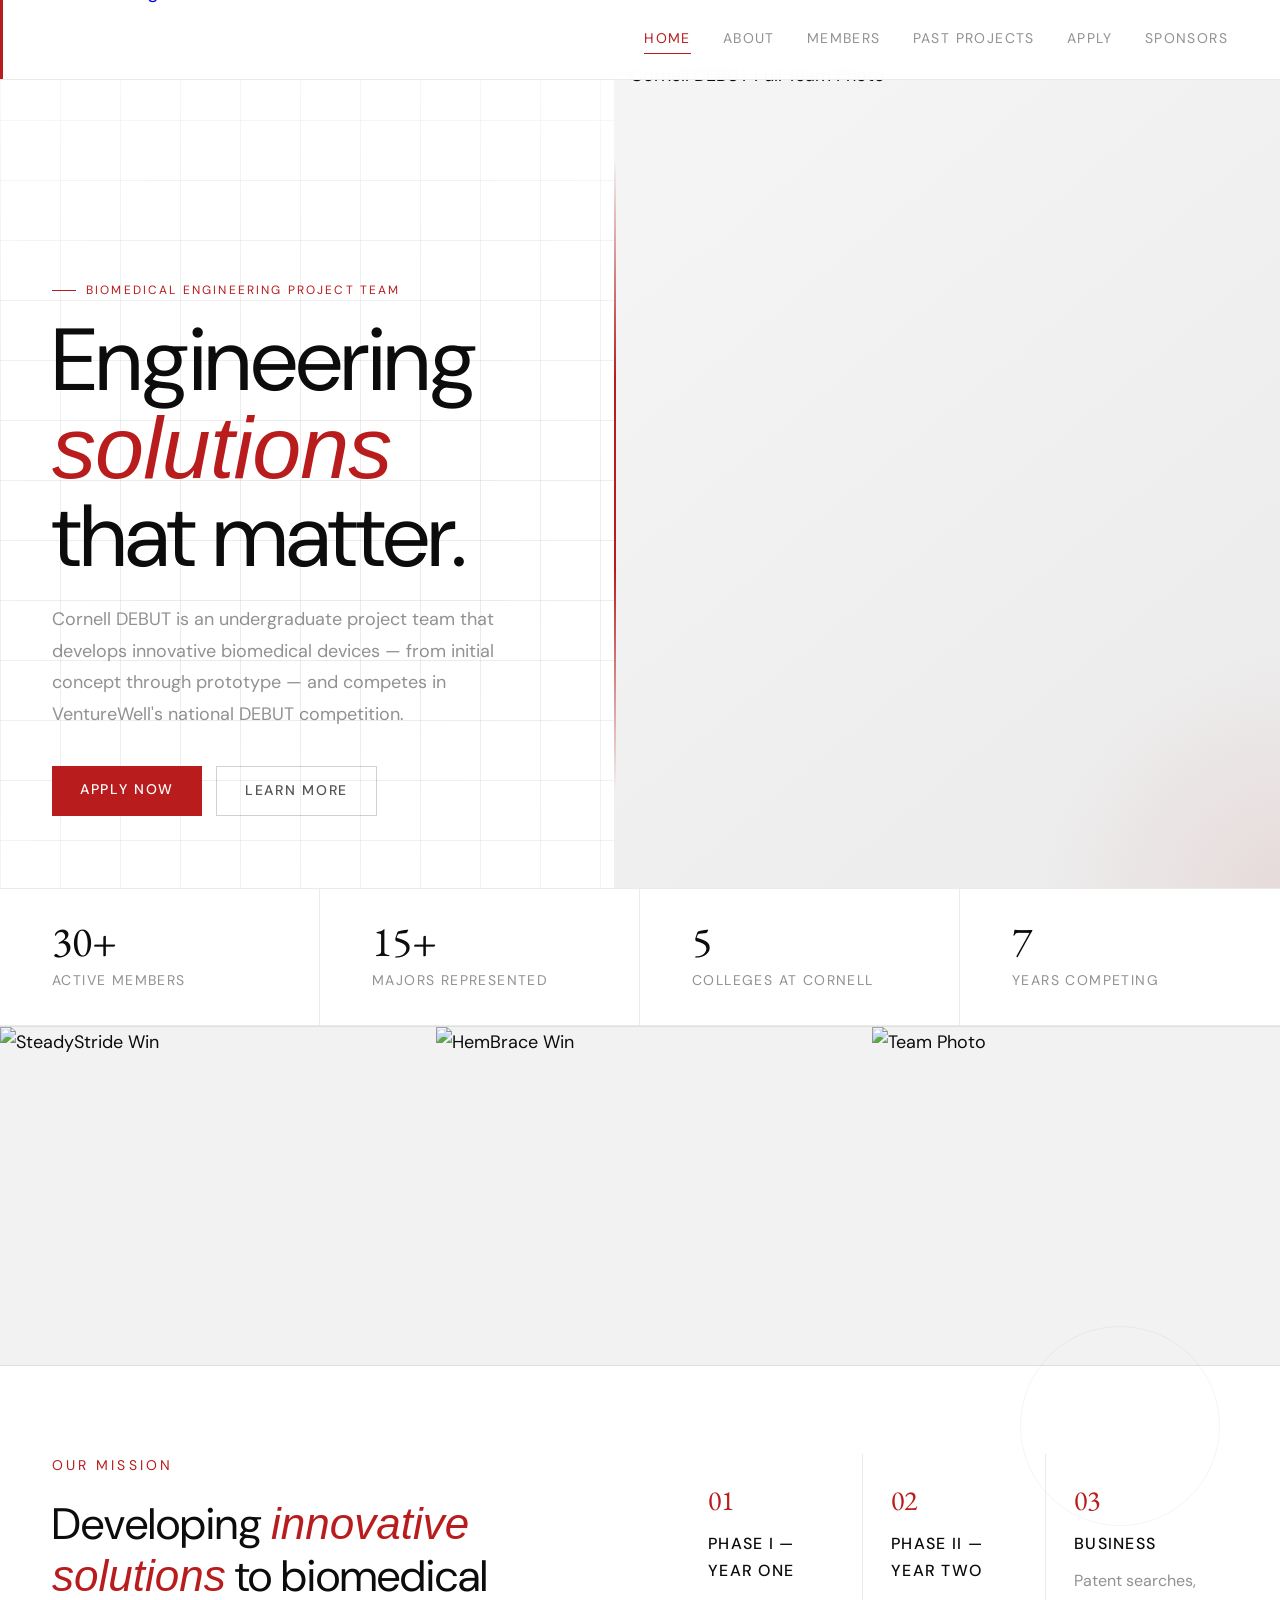
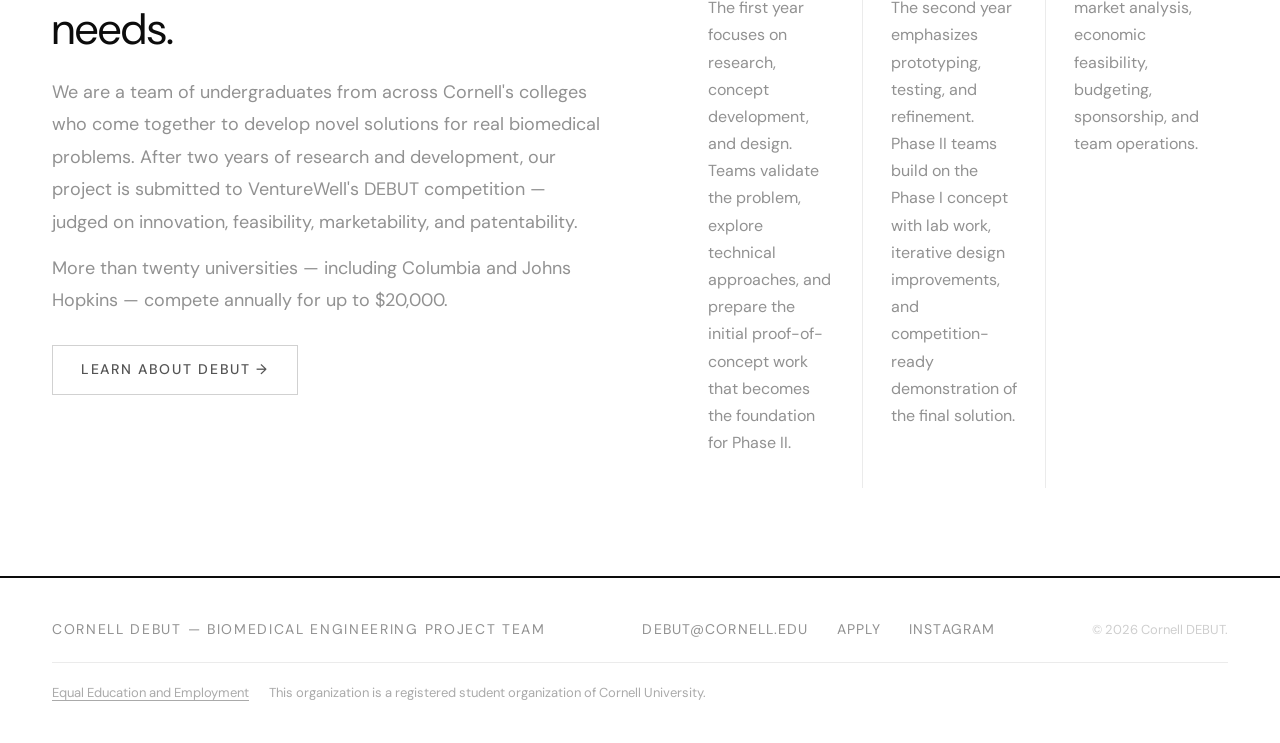
==== commit 033a4c1b: "Add statements section to site footer Adds a full-width statements row beneath the main footer line " ====
--- a/index.html
+++ b/index.html
@@ -153,7 +153,11 @@
     <a href="/apply/" class="footer-link">Apply</a>
     <a href="https://instagram.com/cornelldebut" target="_blank" rel="noopener" class="footer-link">Instagram</a>
   </div>
-  <div class="footer-copy">© 2026 Cornell DEBUT. A registered student organization of Cornell University.</div>
+  <div class="footer-copy">© 2026 Cornell DEBUT.</div>
+  <div class="footer-statements">
+    <a href="https://www.hr.cornell.edu/about/workplace-rights/equal-education-and-employment" target="_blank" rel="noopener" class="footer-statement-link">Equal Education and Employment</a>
+    <span class="footer-statement">This organization is a registered student organization of Cornell University.</span>
+  </div>
 </footer>
 
 <script src="/main.js"></script>
--- a/styles.css
+++ b/styles.css
@@ -244,6 +244,29 @@
 
 .footer-copy { font-size: 13px; color: rgba(12,12,12,0.2); }
 
+/* Statements — full-width row beneath the main footer line */
+.footer-statements {
+  flex-basis:  100%;
+  display:     flex;
+  flex-wrap:   wrap;
+  align-items: center;
+  gap:         8px 20px;
+  padding-top: 20px;
+  border-top:  1px solid rgba(12,12,12,0.08);
+  font-size:   13px;
+  line-height: 1.5;
+  color:       rgba(12,12,12,0.35);
+}
+
+.footer-statement-link {
+  color:           rgba(12,12,12,0.35);
+  text-decoration: underline;
+  text-underline-offset: 3px;
+  transition:      color 0.2s;
+}
+
+.footer-statement-link:hover { color: var(--red); }
+
 
 /* --------------------------------------------------------------------------
    7. Home — Hero
@@ -1550,6 +1573,13 @@
     gap:            10px;
   }
 
+  .footer-statements {
+    flex-direction: column;
+    align-items:    flex-start;
+    gap:            10px;
+    padding-top:    16px;
+  }
+
 
   /* ── About Page ── */
   .about-hero {
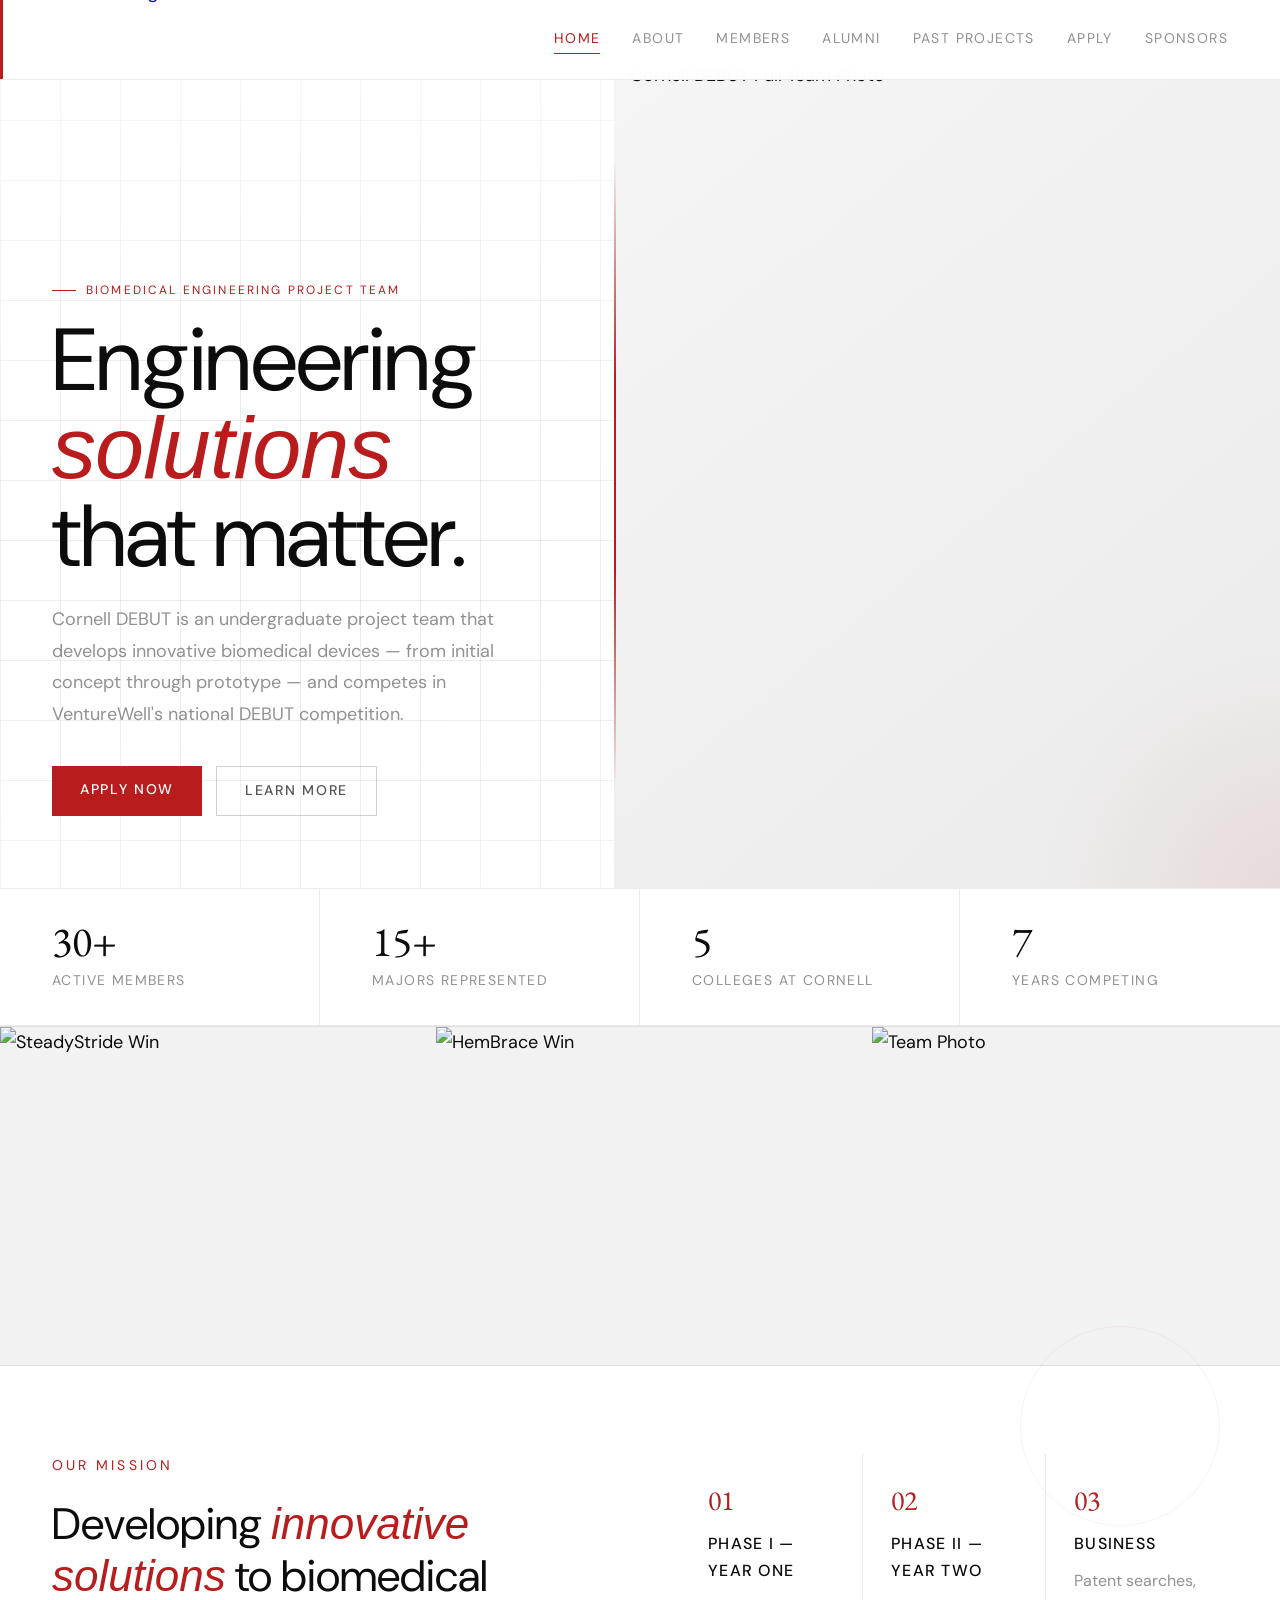
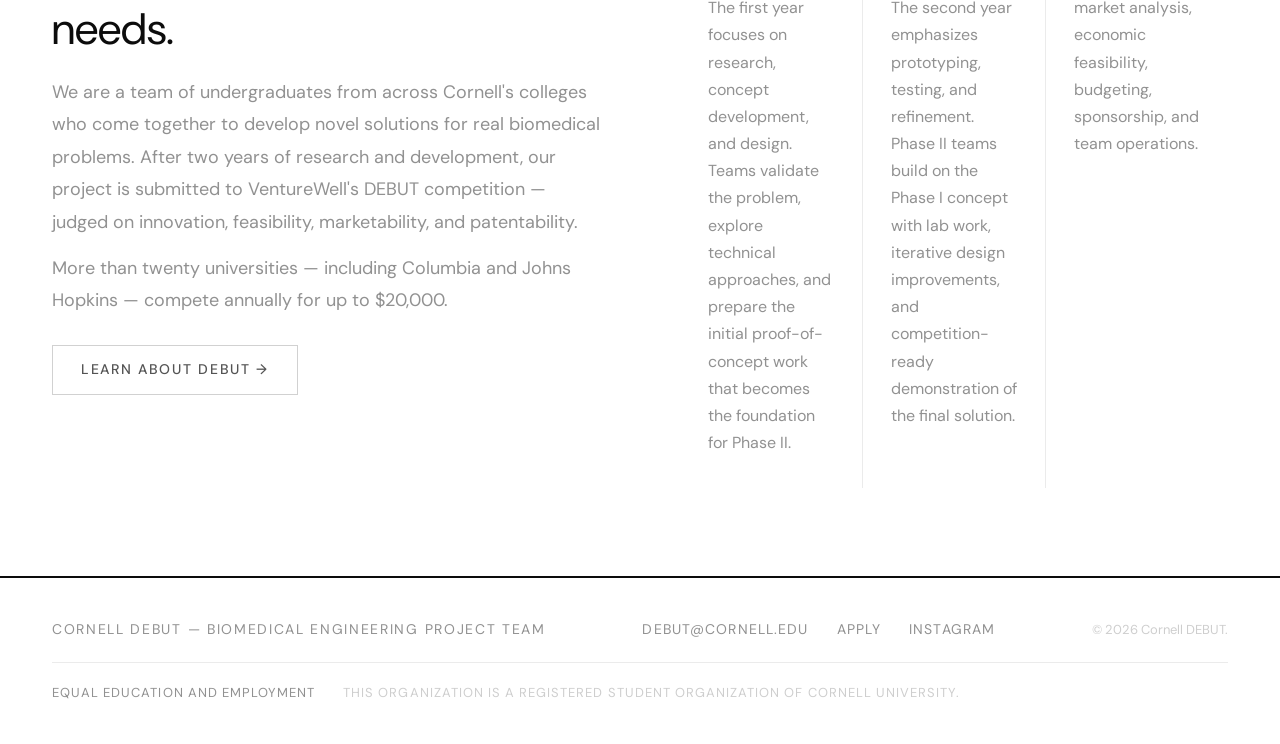
==== commit f52007d2: "Add Alumni page grouped by graduating class Adds /alumni/, a roster page laid out like the Members p" ====
--- a/index.html
+++ b/index.html
@@ -18,7 +18,7 @@
 <body data-page="home">
 
 <!-- ══════════════════════════════════════════════════════════════════════
-     NAVIGATION — identical on all 6 pages.
+     NAVIGATION — identical on all 7 pages.
      If you change it, copy this whole block into every page file.
      The current tab highlights itself from <body data-page="..."> — no JS.
      ══════════════════════════════════════════════════════════════════════ -->
@@ -30,6 +30,7 @@
     <a class="nav-link" data-nav="home"          href="/">Home</a>
     <a class="nav-link" data-nav="about"         href="/about/">About</a>
     <a class="nav-link" data-nav="members"       href="/members/">Members</a>
+    <a class="nav-link" data-nav="alumni"        href="/alumni/">Alumni</a>
     <a class="nav-link" data-nav="past-projects" href="/past-projects/">Past Projects</a>
     <a class="nav-link" data-nav="apply"         href="/apply/">Apply</a>
     <a class="nav-link" data-nav="sponsors"      href="/sponsors/">Sponsors</a>
@@ -144,7 +145,7 @@
 </div>
 
 <!-- ══════════════════════════════════════════════════════════════════════
-     FOOTER — identical on all 6 pages. Copy to every file if changed.
+     FOOTER — identical on all 7 pages. Copy to every file if changed.
      ══════════════════════════════════════════════════════════════════════ -->
 <footer>
   <div class="footer-brand">Cornell DEBUT — Biomedical Engineering Project Team</div>
--- a/styles.css
+++ b/styles.css
@@ -144,6 +144,7 @@
 body[data-page="home"]          .nav-link[data-nav="home"],
 body[data-page="about"]         .nav-link[data-nav="about"],
 body[data-page="members"]       .nav-link[data-nav="members"],
+body[data-page="alumni"]        .nav-link[data-nav="alumni"],
 body[data-page="past-projects"] .nav-link[data-nav="past-projects"],
 body[data-page="apply"]         .nav-link[data-nav="apply"],
 body[data-page="sponsors"]      .nav-link[data-nav="sponsors"] {
@@ -152,6 +153,7 @@
 body[data-page="home"]          .nav-link[data-nav="home"]::after,
 body[data-page="about"]         .nav-link[data-nav="about"]::after,
 body[data-page="members"]       .nav-link[data-nav="members"]::after,
+body[data-page="alumni"]        .nav-link[data-nav="alumni"]::after,
 body[data-page="past-projects"] .nav-link[data-nav="past-projects"]::after,
 body[data-page="apply"]         .nav-link[data-nav="apply"]::after,
 body[data-page="sponsors"]      .nav-link[data-nav="sponsors"]::after {
@@ -246,22 +248,24 @@
 
 /* Statements — full-width row beneath the main footer line */
 .footer-statements {
-  flex-basis:  100%;
-  display:     flex;
-  flex-wrap:   wrap;
-  align-items: center;
-  gap:         8px 20px;
-  padding-top: 20px;
-  border-top:  1px solid rgba(12,12,12,0.08);
-  font-size:   13px;
-  line-height: 1.5;
-  color:       rgba(12,12,12,0.35);
+  flex-basis:     100%;
+  display:        flex;
+  flex-wrap:      wrap;
+  align-items:    center;
+  gap:            10px 28px;
+  padding-top:    20px;
+  border-top:     1px solid var(--border);
+  font-size:      13px;
+  letter-spacing: 0.08em;
+  text-transform: uppercase;
+  line-height:    1.6;
+  color:          rgba(12,12,12,0.2);
 }
 
 .footer-statement-link {
-  color:           rgba(12,12,12,0.35);
-  text-decoration: underline;
-  text-underline-offset: 3px;
+  color:           var(--text-dim);
+  text-decoration: none;
+  cursor:          pointer;
   transition:      color 0.2s;
 }
 
@@ -431,7 +435,7 @@
   .stats-bar { grid-template-columns: repeat(2, 1fr); }
   .role-cards { grid-template-columns: 1fr; }
   nav { padding: 0 24px; }
-  .filter-row, .members-content, #team-container { padding-left: 24px; padding-right: 24px; }
+  .filter-row, .members-content, #team-container, #alumni-container { padding-left: 24px; padding-right: 24px; }
   .about-body, .apply-body, .sponsors-body, .rnd-content { padding-left: 24px; padding-right: 24px; }
   .members-hero, .apply-hero, .sponsors-hero, .rnd-hero, .about-hero { padding-left: 24px; padding-right: 24px; }
   footer { padding: 32px 24px; }
@@ -1063,7 +1067,8 @@
 .members-content { padding: 52px 52px 88px; }
 .subteam-section  { margin-bottom: 60px; }
 
-#team-container { padding: 52px 52px 88px; }
+#team-container,
+#alumni-container { padding: 52px 52px 88px; }
 
 .subteam-header {
   margin-bottom:  28px;
@@ -1170,6 +1175,12 @@
 
 .member-name { font-size: 14px; font-weight: 400; color: var(--text); margin-top: 10px; line-height: 1.4; }
 
+/* Small grey line under an alumni name — former subteam, current role, etc. */
+.member-note { font-size: 13px; color: var(--text-dim); margin-top: 4px; line-height: 1.5; }
+
+/* Shown in place of the grid when a class year has no entries yet. */
+.alumni-empty { font-size: 15px; color: var(--text-dim); font-style: italic; }
+
 .member-lead-tag {
   font-size:      11px;
   letter-spacing: 0.12em;
@@ -1623,10 +1634,12 @@
   }
 
   .members-content,
-  #team-container { padding: 24px 20px; }
+  #team-container,
+  #alumni-container { padding: 24px 20px; }
 
   /* Tighter member grid — 2 per row */
   #team-container > div,
+  #alumni-container > div,
   .subteam-section {
     display: block;
   }
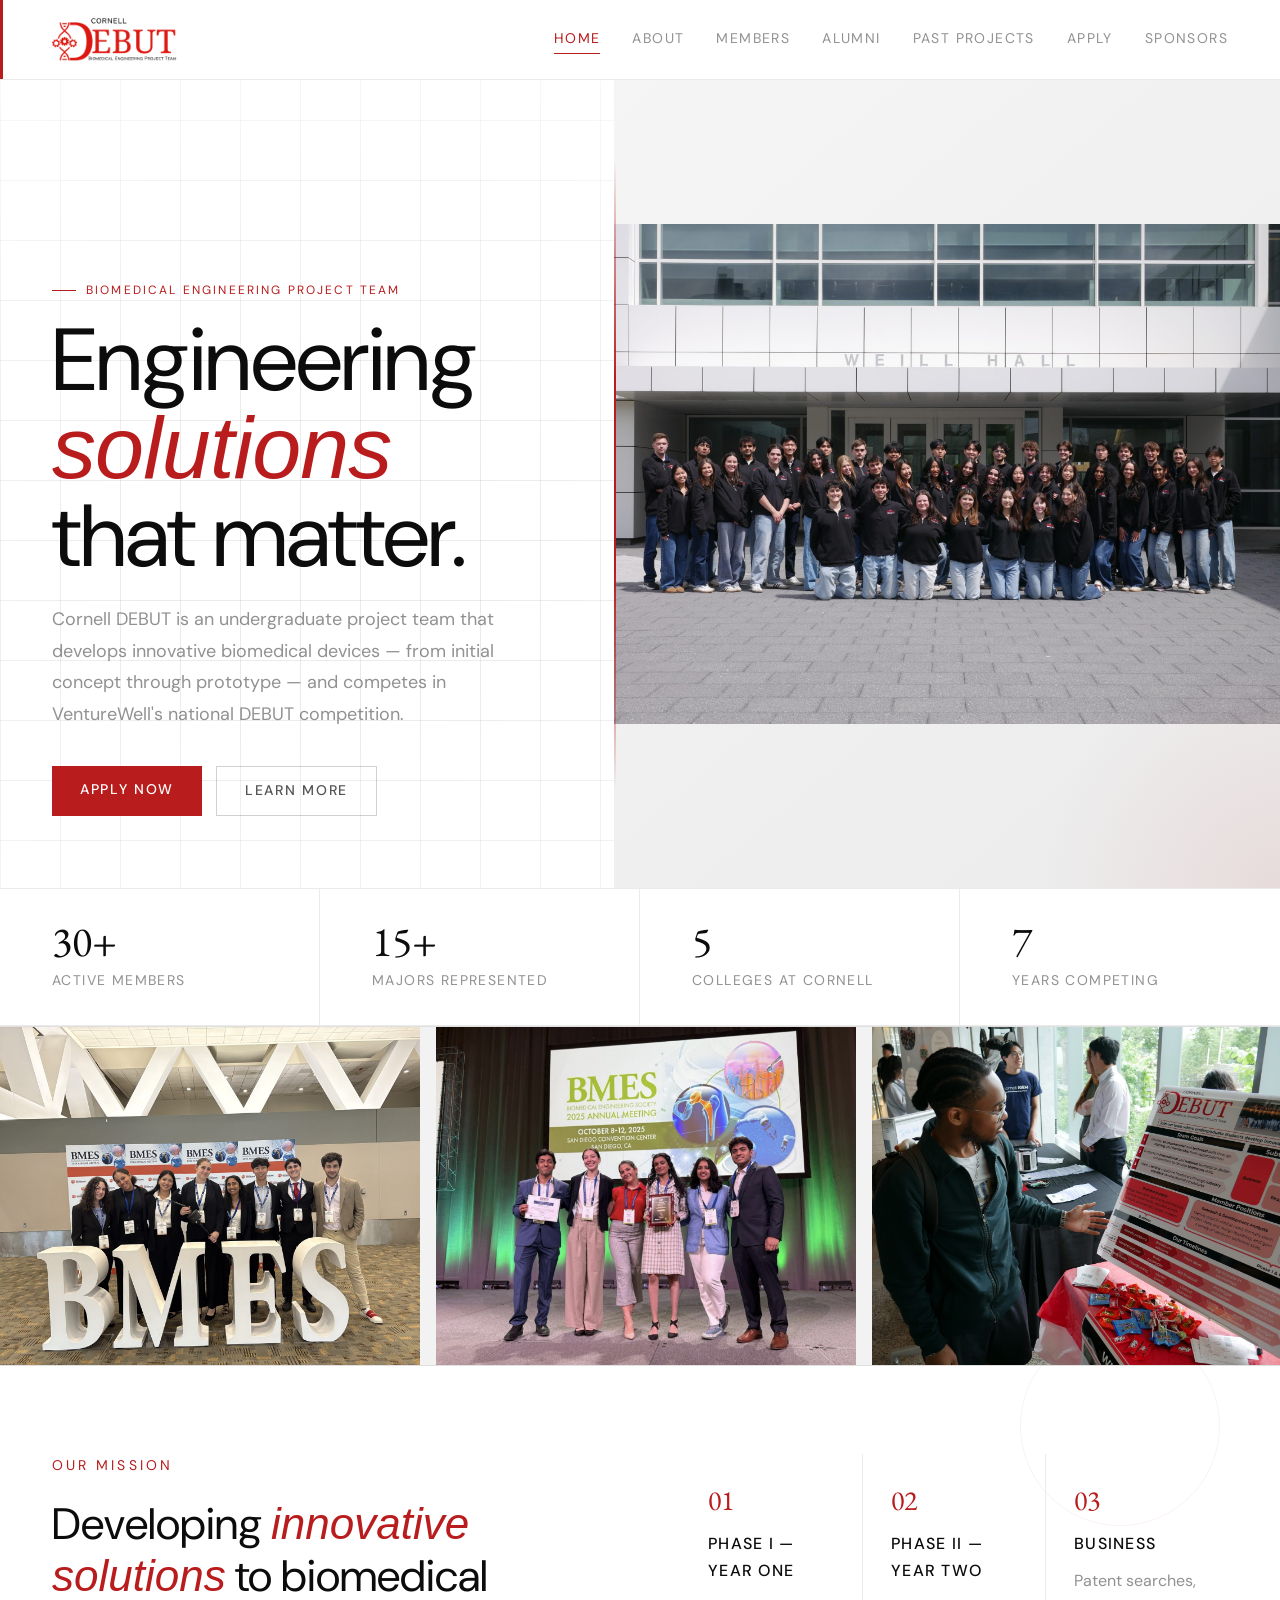
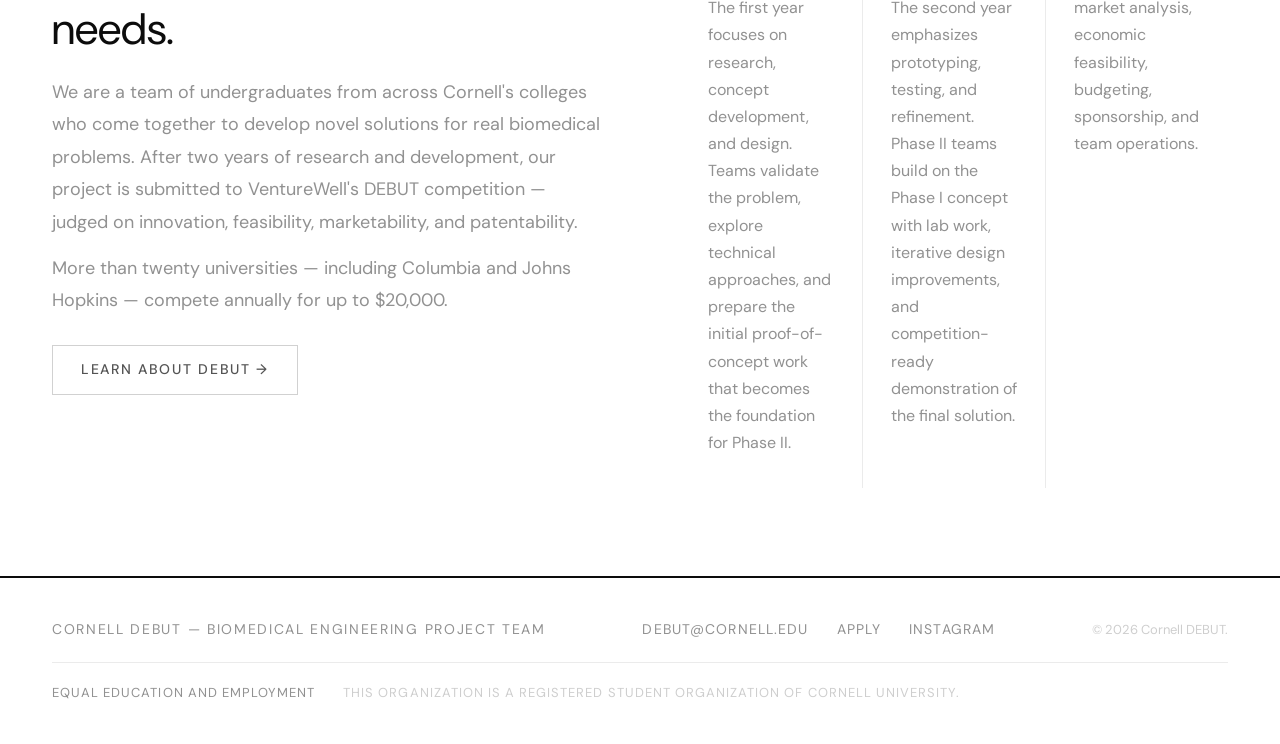
==== commit aff6633b: "Optimize images: 342 MB of page weight down to 8 MB Every photo in static/ was the full-resolution c" ====
--- a/index.html
+++ b/index.html
@@ -24,7 +24,7 @@
      ══════════════════════════════════════════════════════════════════════ -->
 <nav>
   <a href="/" class="nav-brand">
-    <img src="/static/DEBUT_LOGOS/DEBUT_MAIN_LOGO.png" alt="DEBUT Logo" class="nav-logo">
+    <img src="/static/DEBUT_LOGOS/DEBUT_MAIN_LOGO.png" alt="DEBUT Logo" class="nav-logo" width="300" height="300">
   </a>
   <div class="nav-links">
     <a class="nav-link" data-nav="home"          href="/">Home</a>
@@ -57,6 +57,7 @@
           src="/static/DEBUT_MAIN_PAGE/DEBUT_Full_Team_Photo.JPG"
           alt="Cornell DEBUT Full Team Photo"
           class="hero-team-photo"
+          width="2200" height="1652"
         >
       </div>
     </div>
@@ -87,19 +88,19 @@
     <div class="carousel-container">
       <div class="carousel-track">
         <!-- Set 1 -->
-        <div class="carousel-item"><img loading="lazy" decoding="async" src="/static/DEBUT_WINNER/Steady_Win.JPEG" alt="SteadyStride Win"></div>
-        <div class="carousel-item"><img loading="lazy" decoding="async" src="/static/DEBUT_WINNER/HemBrace_Win.png" alt="HemBrace Win"></div>
-        <div class="carousel-item"><img loading="lazy" decoding="async" src="/static/DEBUT_B_ROLL/B_Roll_1.JPG" alt="Team Photo"></div>
-        <div class="carousel-item"><img loading="lazy" decoding="async" src="/static/DEBUT_B_ROLL/B_Roll_6.JPG" alt="B-roll 2"></div>
-        <div class="carousel-item"><img loading="lazy" decoding="async" src="/static/DEBUT_B_ROLL/B_Roll_7.JPG" alt="B-roll 3"></div>
-        <div class="carousel-item"><img loading="lazy" decoding="async" src="/static/DEBUT_B_ROLL/B_Roll_8.JPG" alt="B-roll 4"></div>
+        <div class="carousel-item"><img loading="lazy" decoding="async" src="/static/DEBUT_WINNER/Steady_Win.JPEG" alt="SteadyStride Win" width="1600" height="1200"></div>
+        <div class="carousel-item"><img loading="lazy" decoding="async" src="/static/DEBUT_WINNER/HemBrace_Win.jpg" alt="HemBrace Win" width="1520" height="1146"></div>
+        <div class="carousel-item"><img loading="lazy" decoding="async" src="/static/DEBUT_B_ROLL/B_Roll_1.JPG" alt="Team Photo" width="1600" height="1201"></div>
+        <div class="carousel-item"><img loading="lazy" decoding="async" src="/static/DEBUT_B_ROLL/B_Roll_6.JPG" alt="B-roll 2" width="534" height="710"></div>
+        <div class="carousel-item"><img loading="lazy" decoding="async" src="/static/DEBUT_B_ROLL/B_Roll_7.JPG" alt="B-roll 3" width="1600" height="902"></div>
+        <div class="carousel-item"><img loading="lazy" decoding="async" src="/static/DEBUT_B_ROLL/B_Roll_8.JPG" alt="B-roll 4" width="982" height="776"></div>
         <!-- Set 2 — duplicate for seamless loop -->
-        <div class="carousel-item"><img loading="lazy" decoding="async" src="/static/DEBUT_WINNER/Steady_Win.JPEG" alt="SteadyStride Win"></div>
-        <div class="carousel-item"><img loading="lazy" decoding="async" src="/static/DEBUT_WINNER/HemBrace_Win.png" alt="HemBrace Win"></div>
-        <div class="carousel-item"><img loading="lazy" decoding="async" src="/static/DEBUT_B_ROLL/B_Roll_1.JPG" alt="Team Photo"></div>
-        <div class="carousel-item"><img loading="lazy" decoding="async" src="/static/DEBUT_B_ROLL/B_Roll_6.JPG" alt="B-roll 2"></div>
-        <div class="carousel-item"><img loading="lazy" decoding="async" src="/static/DEBUT_B_ROLL/B_Roll_7.JPG" alt="B-roll 3"></div>
-        <div class="carousel-item"><img loading="lazy" decoding="async" src="/static/DEBUT_B_ROLL/B_Roll_8.JPG" alt="B-roll 4"></div>
+        <div class="carousel-item"><img loading="lazy" decoding="async" src="/static/DEBUT_WINNER/Steady_Win.JPEG" alt="SteadyStride Win" width="1600" height="1200"></div>
+        <div class="carousel-item"><img loading="lazy" decoding="async" src="/static/DEBUT_WINNER/HemBrace_Win.jpg" alt="HemBrace Win" width="1520" height="1146"></div>
+        <div class="carousel-item"><img loading="lazy" decoding="async" src="/static/DEBUT_B_ROLL/B_Roll_1.JPG" alt="Team Photo" width="1600" height="1201"></div>
+        <div class="carousel-item"><img loading="lazy" decoding="async" src="/static/DEBUT_B_ROLL/B_Roll_6.JPG" alt="B-roll 2" width="534" height="710"></div>
+        <div class="carousel-item"><img loading="lazy" decoding="async" src="/static/DEBUT_B_ROLL/B_Roll_7.JPG" alt="B-roll 3" width="1600" height="902"></div>
+        <div class="carousel-item"><img loading="lazy" decoding="async" src="/static/DEBUT_B_ROLL/B_Roll_8.JPG" alt="B-roll 4" width="982" height="776"></div>
       </div>
     </div>
   </div>
--- a/styles.css
+++ b/styles.css
@@ -1181,6 +1181,103 @@
 /* Shown in place of the grid when a class year has no entries yet. */
 .alumni-empty { font-size: 15px; color: var(--text-dim); font-style: italic; }
 
+/* Flip card — rendered only for members who have a `bio` in the roster data.
+   Click (or Enter/Space when focused) rotates the photo to reveal the bio. */
+.member-flip {
+  perspective:   1000px;
+  cursor:        pointer;
+  border-radius: 4px;
+}
+
+.member-flip:focus-visible {
+  outline:        2px solid var(--red);
+  outline-offset: 3px;
+}
+
+.member-flip-inner {
+  position:        relative;
+  width:           100%;
+  aspect-ratio:    1 / 1;
+  transform-style: preserve-3d;
+  transition:      transform 0.55s cubic-bezier(0.4, 0.2, 0.2, 1);
+}
+
+.member-flip.flipped .member-flip-inner { transform: rotateY(180deg); }
+
+.member-face {
+  position:                 absolute;
+  inset:                    0;
+  backface-visibility:      hidden;
+  -webkit-backface-visibility: hidden;
+  border-radius:            4px;
+  overflow:                 hidden;
+  /* Chrome still hit-tests a face that is rotated away from the viewer, so the
+     back would swallow clicks meant for the photo. Swapping opacity and
+     pointer-events at the midpoint of the rotation keeps the correct face
+     both visible and clickable. */
+  transition:               opacity 0s linear 0.275s;
+}
+
+.member-face-back  { opacity: 0; pointer-events: none; }
+
+.member-flip.flipped .member-face-back  { opacity: 1; pointer-events: auto; }
+.member-flip.flipped .member-face-front { opacity: 0; pointer-events: none; }
+
+.member-face-front img,
+.member-face-front .member-no-photo { width: 100%; height: 100%; }
+
+/* Hold the photo still while it is rotating away. */
+.member-flip.flipped img { transform: none; }
+
+.member-face-back {
+  transform:   rotateY(180deg);
+  background:  var(--bg2);
+  border:      0.5px solid var(--border);
+  border-left: 2px solid var(--red);
+  padding:     20px;
+  display:     flex;
+  align-items: center;
+  overflow-y:  auto;
+}
+
+.member-face-back p {
+  margin:      0;
+  font-size:   13px;
+  line-height: 1.65;
+  color:       var(--text-mid);
+}
+
+/* Small affordance so it is clear the card can be clicked. */
+.member-flip-hint {
+  position:       absolute;
+  right: 8px; bottom: 8px;
+  font-size:      10px;
+  letter-spacing: 0.12em;
+  text-transform: uppercase;
+  color:          var(--red);
+  background:     rgba(255, 255, 255, 0.92);
+  padding:        3px 7px;
+  border-radius:  2px;
+  opacity:        0;
+  transition:     opacity 0.2s;
+  pointer-events: none;
+}
+
+.member-flip:hover .member-flip-hint,
+.member-flip:focus-visible .member-flip-hint { opacity: 1; }
+.member-flip.flipped .member-flip-hint { opacity: 0; }
+
+/* Touch devices have no hover, so keep the hint visible there. */
+@media (hover: none) {
+  .member-flip-hint { opacity: 1; }
+}
+
+/* Respect a reduced-motion preference — swap instantly instead of rotating. */
+@media (prefers-reduced-motion: reduce) {
+  .member-flip-inner { transition: none; }
+  .member-face       { transition-delay: 0s; }
+}
+
 .member-lead-tag {
   font-size:      11px;
   letter-spacing: 0.12em;
